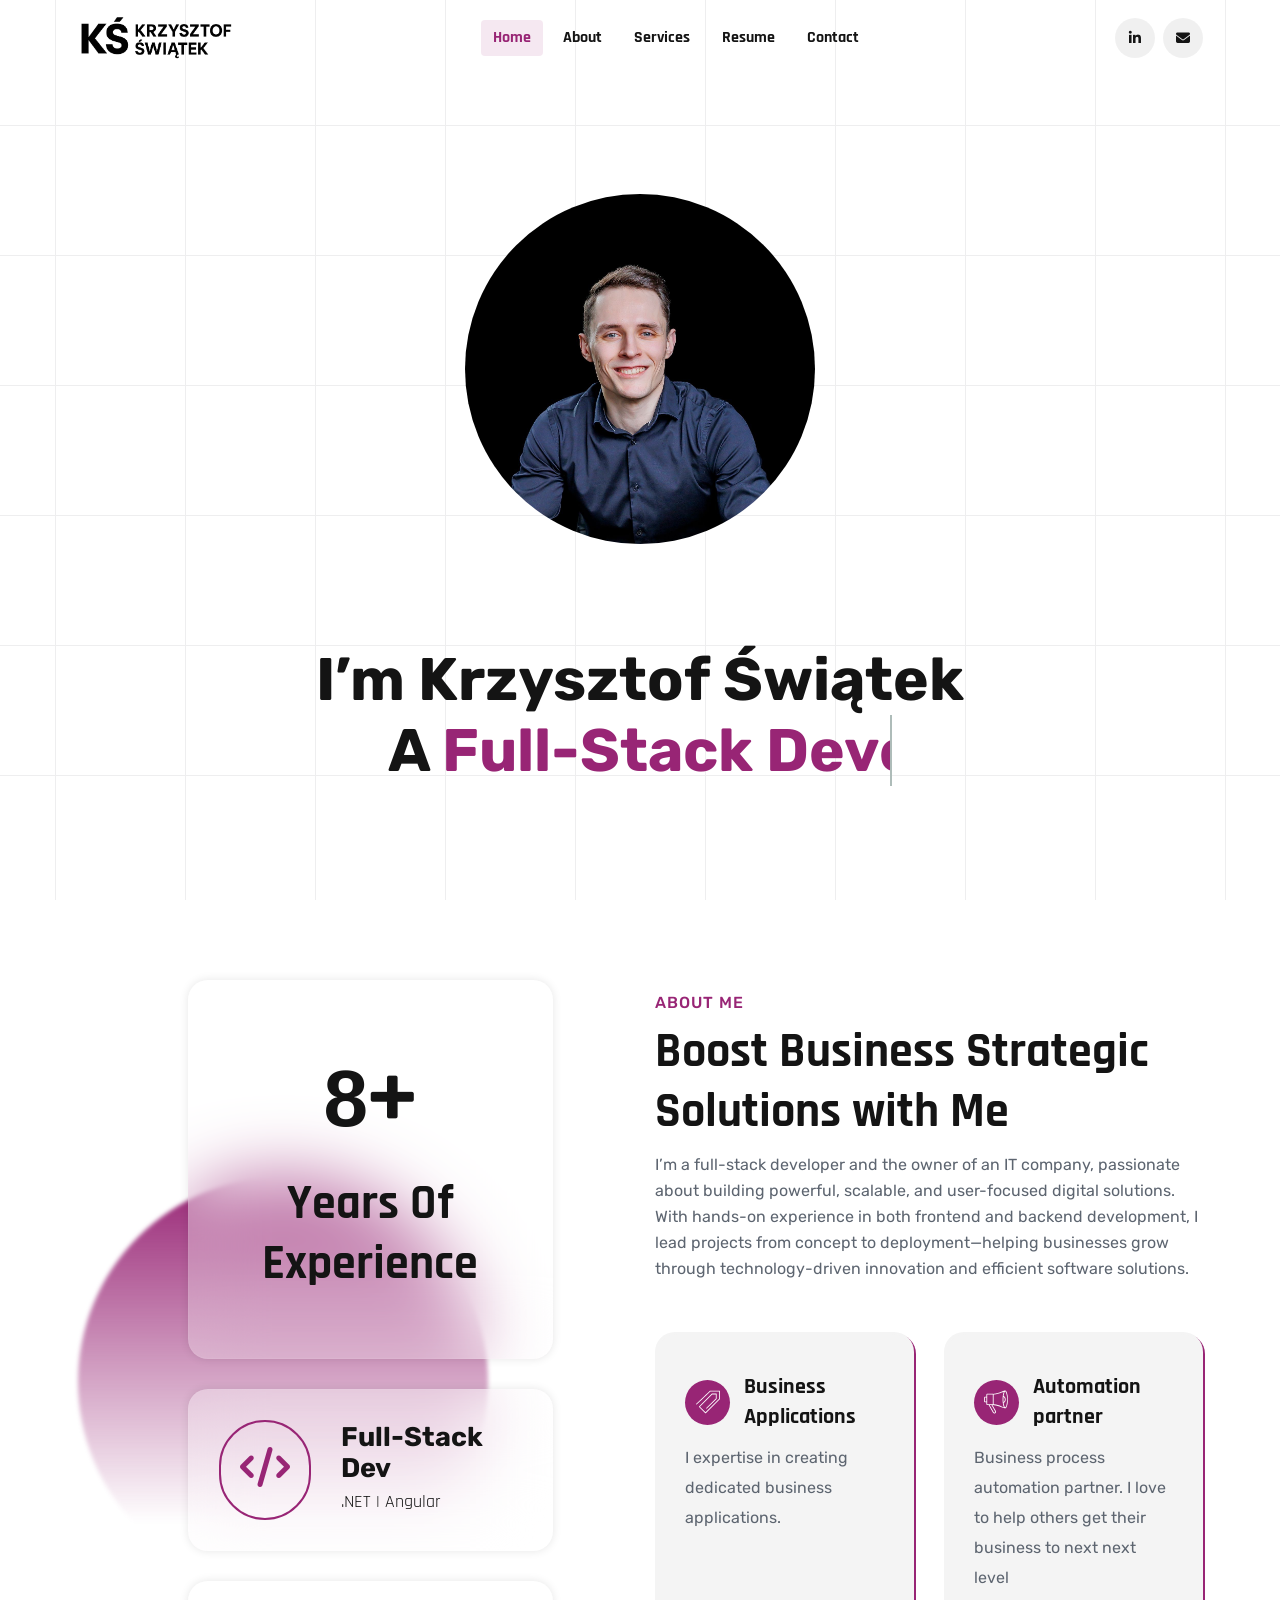
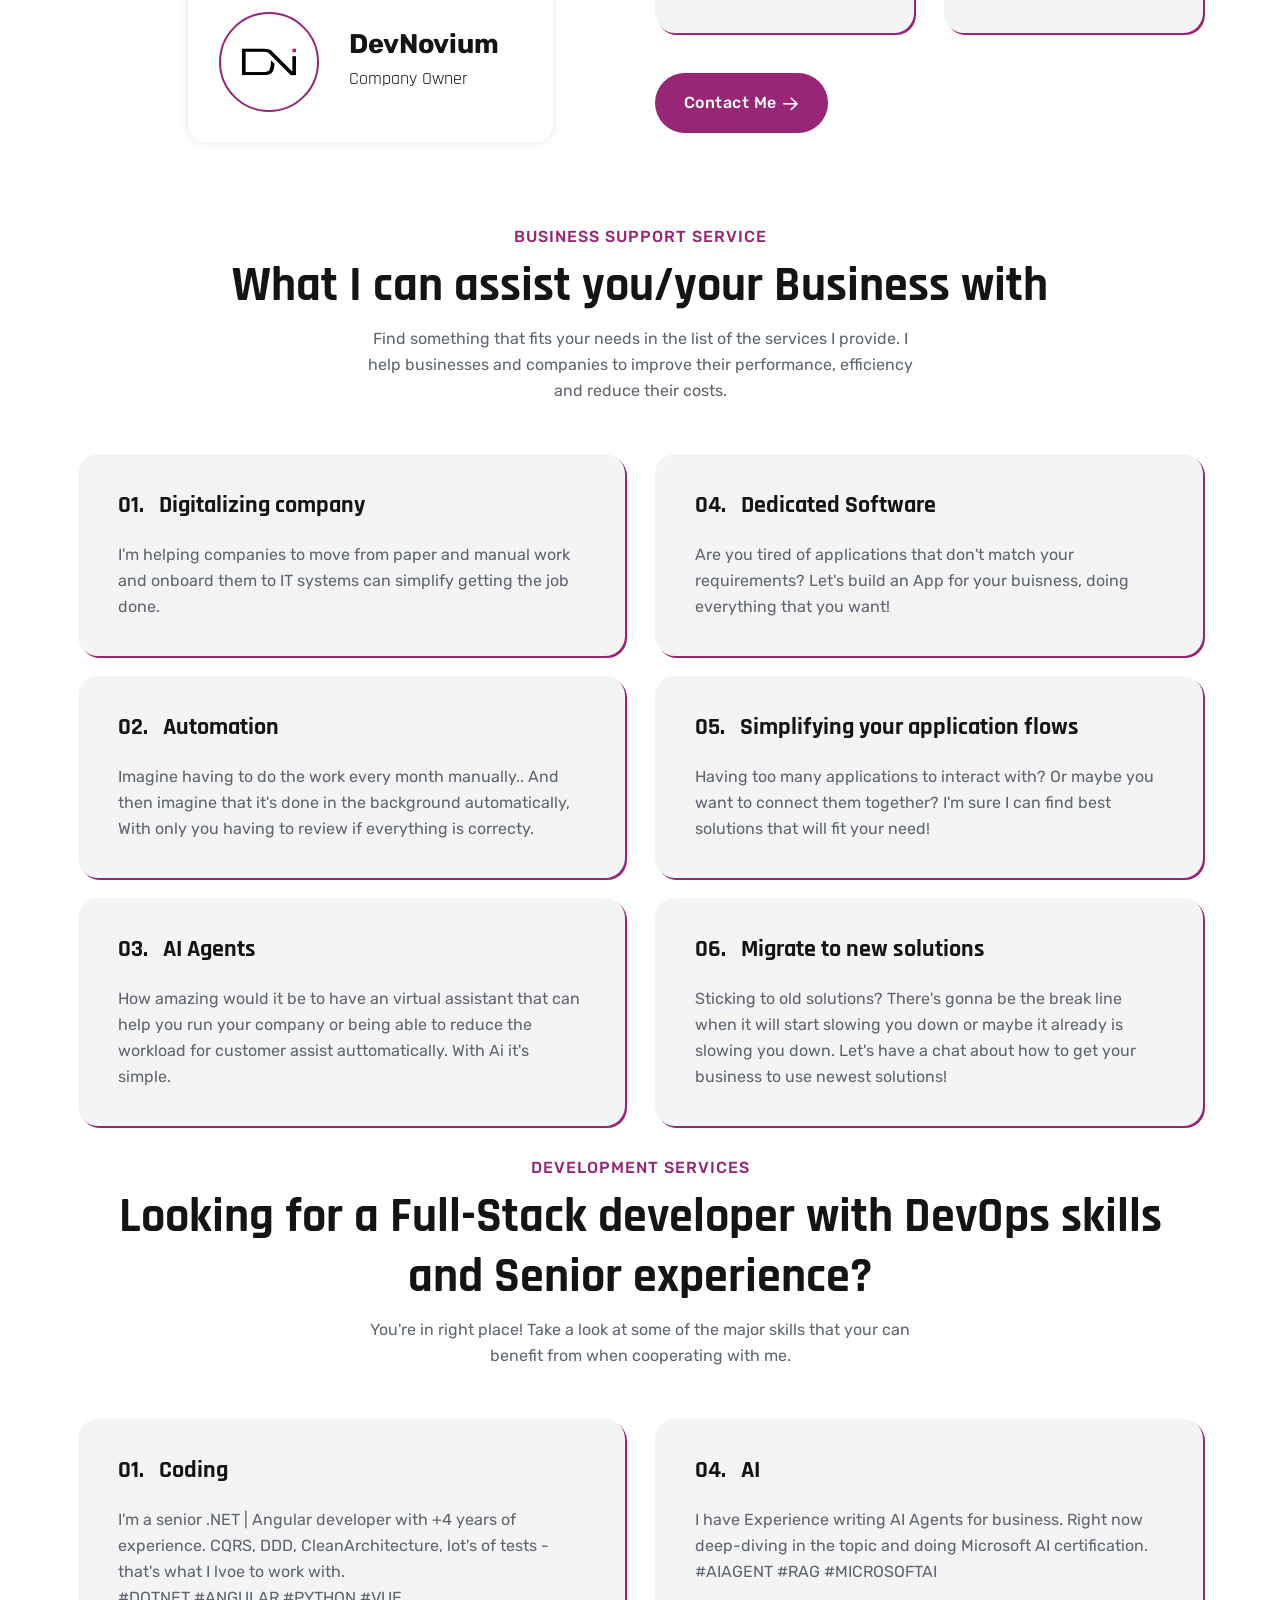
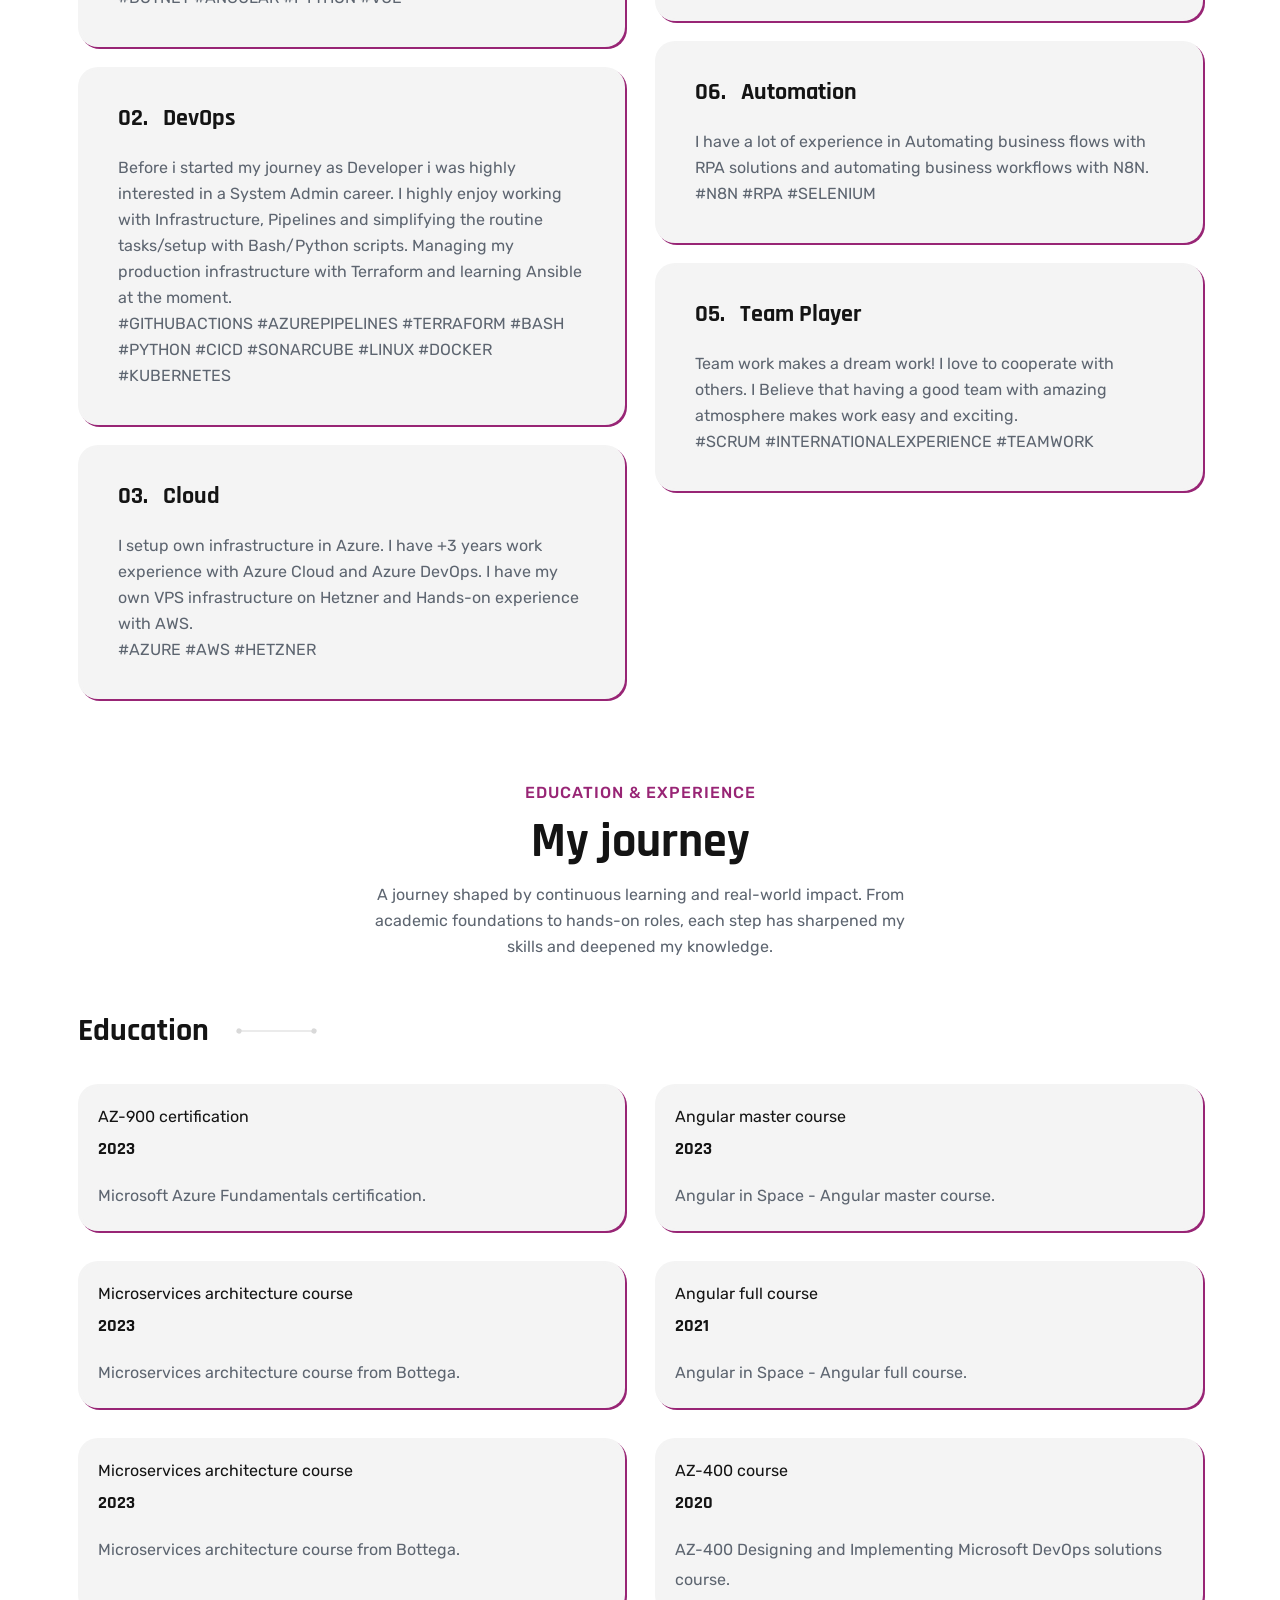
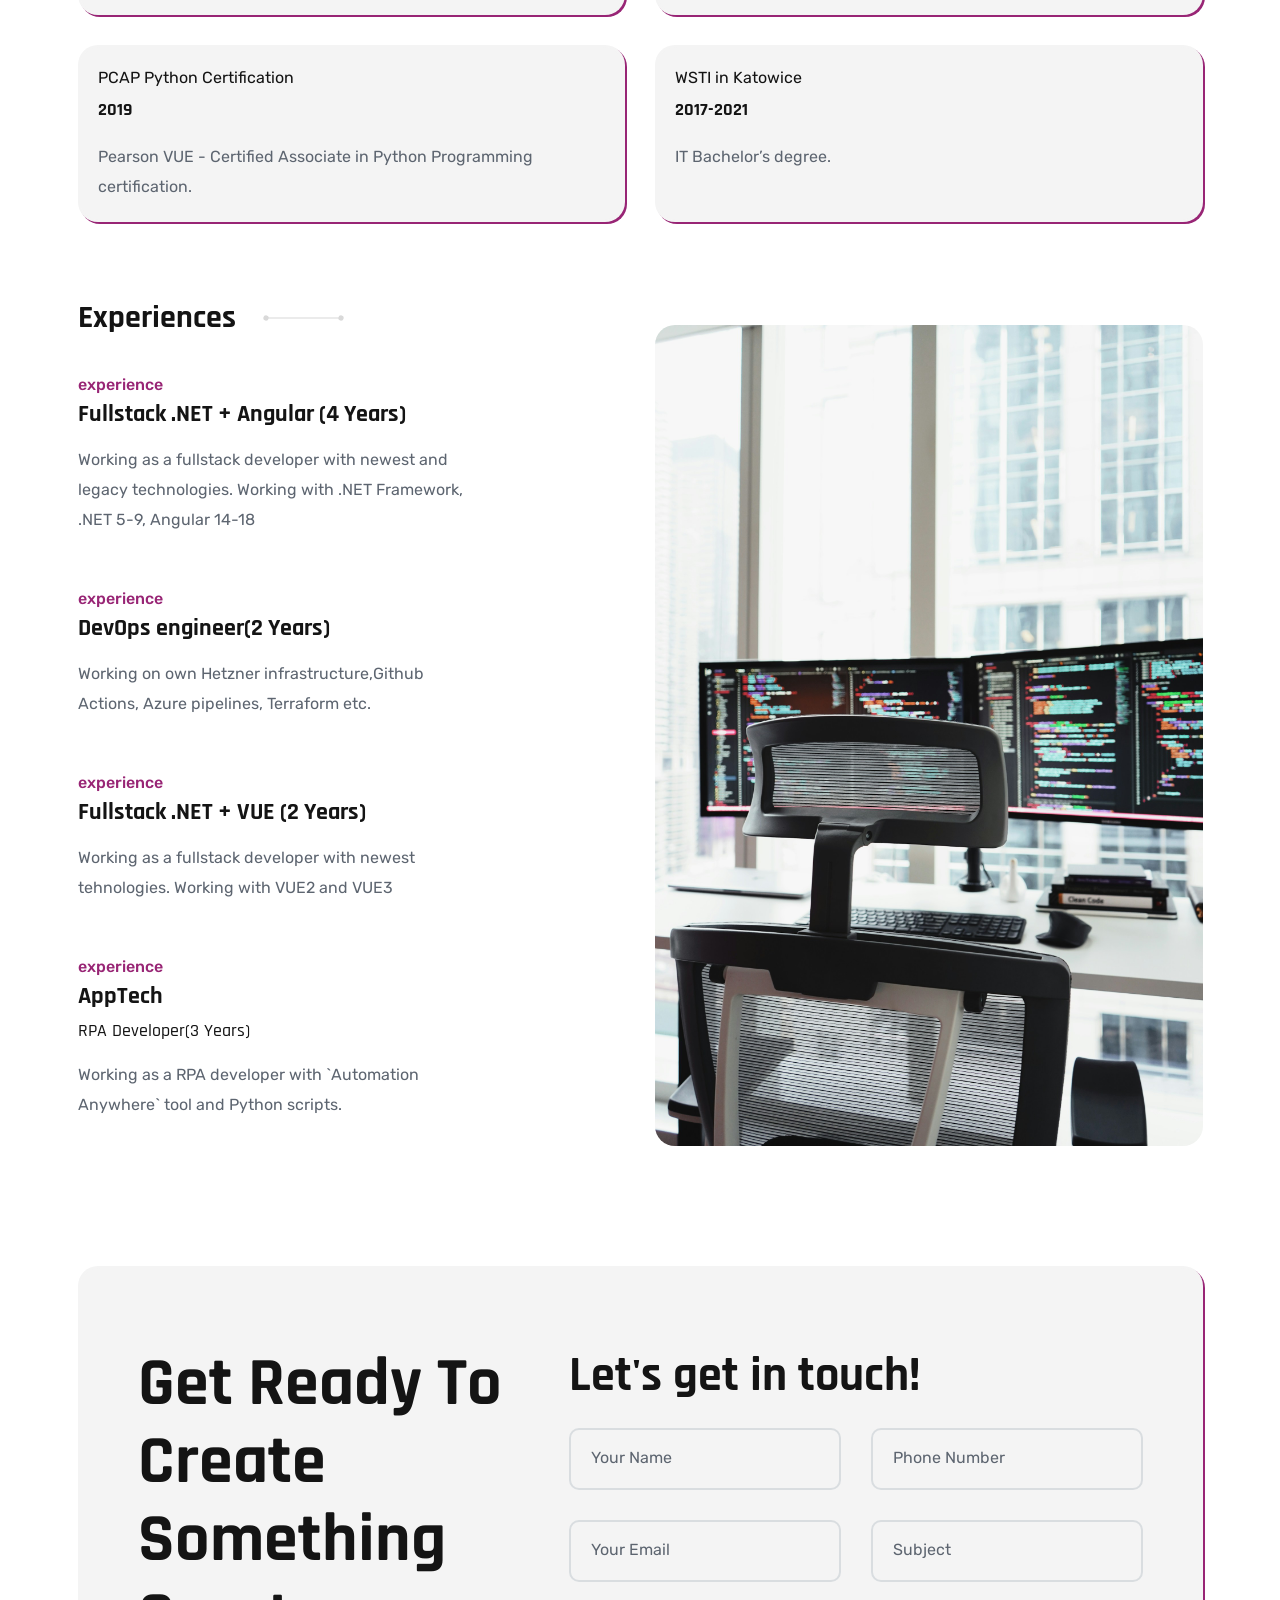
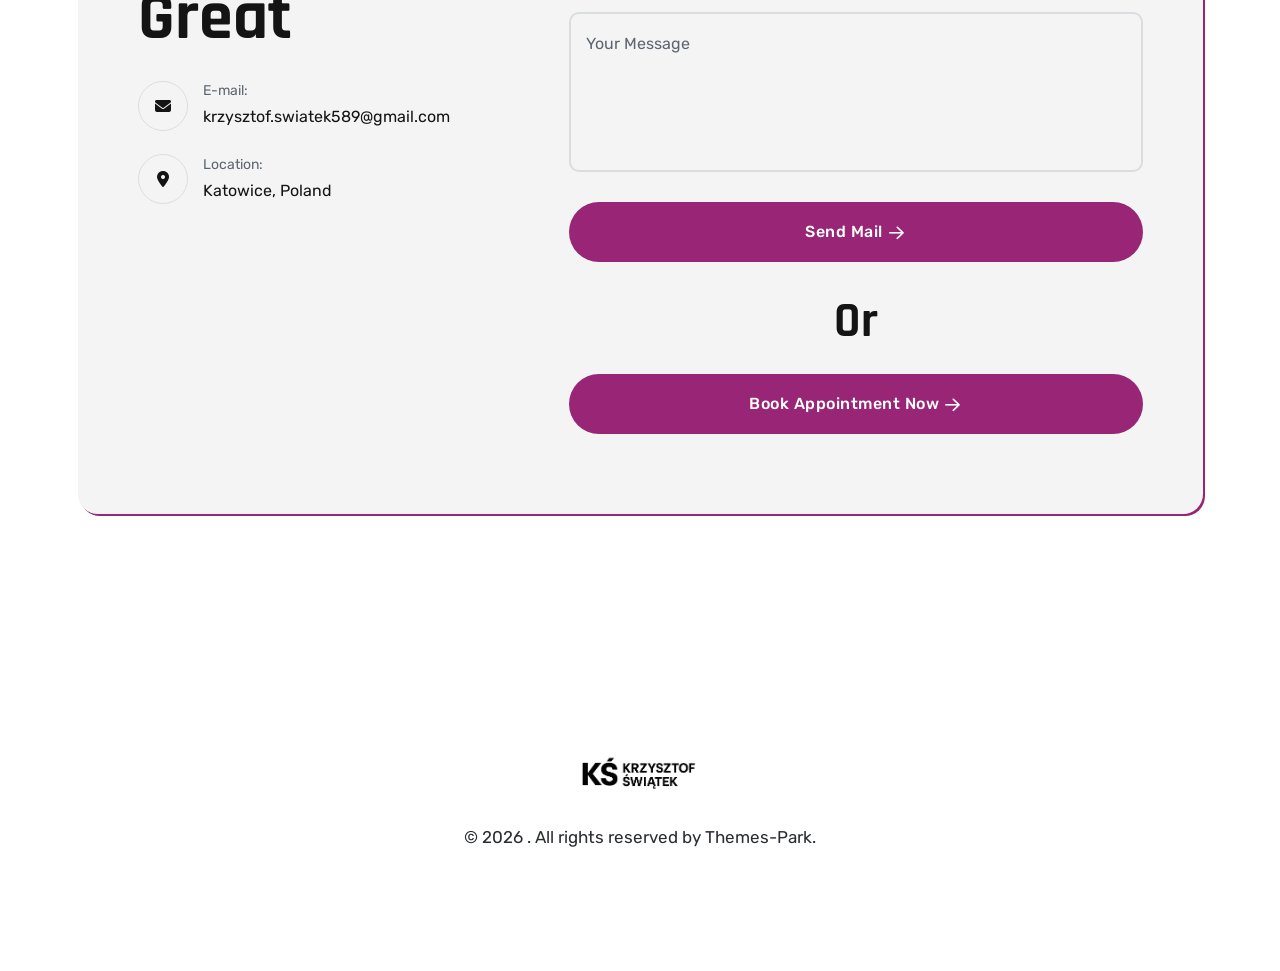
==== index.html @ 99690189 "removed unused ref" ====
<!DOCTYPE html>
<html lang="en">

<head>
    <meta charset="UTF-8">
    <meta http-equiv="X-UA-Compatible" content="IE=edge">
    <meta name="viewport" content="width=device-width, initial-scale=1.0">
    <meta name="description" content="Krzysztof Świątek Portfolio website.">
    <link rel="shortcut icon" type="image/x-icon" href="assets/images/favicon.svg">
    <title>Krzysztof Świątek - Hello!</title>
    <!-- Bootstrap min css -->
    <link rel="stylesheet" href="assets/css/vendor/fontawesome.css">
    <link rel="stylesheet" href="assets/css/plugins/swiper.css">
    <link rel="stylesheet" href="assets/css/plugins/odometer.css">
    <link rel="stylesheet" href="assets/css/vendor/animate.min.css">
    <link rel="stylesheet" href="assets/css/vendor/bootstrap.min.css">
    <!-- custom css -->
    <link rel="stylesheet" href="assets/css/style.css">
</head>

<body class="tmp-white-version spybody index-ten" data-spy="scroll" data-bs-target=".navbar-example2" data-offset="150">


    <!-- tpm-header-area start -->
    <header class="tmp-header-area-start header-one header--sticky header--transparent">
        <!-- header mid area start -->
        <div class="container">
            <div class="row">
                <div class="col-lg-12">
                    <div class="header-content">
                        <div class="logo">
                            <a href="index-white.html">
                                <img class="logo-white" width="160px" src="assets/images/krsw/logo_name.png" alt="Krzysztof Świątek">
                            </a>
                        </div>
                        <div class="tmp-mainmenu-nav d-none d-xl-block">
                            <nav class="navbar-example2 onepagenav">
                                <ul class="tmp-mainmenu nav nav-pills">
                                    <li class="current"><a class="smoth-animation" href="#home">Home</a></li>
                                    <li class="nav-item"><a class="smoth-animation" href="#about">About</a></li>
                                    <li class="nav-item"><a class="smoth-animation" href="#service">Services</a></li>
                                    <li class="nav-item"><a class="smoth-animation" href="#resume">Resume</a></li>
                                    <!-- <li class="nav-item"><a class="smoth-animation" href="#blog">Blog</a></li> -->
                                    <li class="nav-item"><a class="smoth-animation" href="#contacts">Contact</a></li>
                                </ul>
                            </nav>
                        </div>

                        <div class="tmp-header-right">
                            <div class="social-share-wrapper d-none d-md-block">
                                <div class="social-link">
                                    <a href="https://www.linkedin.com/in/krsw/" target="_blank"><i class="fa-brands fa-linkedin-in"></i></a>
                                    <a href="mailto:krzysztof.swiatek589@gmaill.com"><i class="fa fa-envelope"></i></a>
                                </div>
                            </div>

                            <div class="tmp-side-collups-area d-block d-xl-none">
                                <button class="hamberger-menu humberger_menu_active"><i id="menuBtn" class="fa-light fa-bars humberger-menu"></i></button>
                            </div>
                        </div>

                    </div>
                </div>
            </div>
        </div>
        <!-- header mid area end -->
    </header>


    <!-- Start Popup Mobile Menu  -->
    <div class="d-block d-xl-none">
        <div class="tmp-popup-mobile-menu">
            <div class="inner">
                <div class="header-top">
                    <div class="logo">
                        <a href="index.html" class="logo-area">

                            <img class="logo-white" src="assets/images/krsw/logo_name.png" alt="logo">
                        </a>
                    </div>
                    <div class="close-menu">
                        <button class="close-button tmp-round-action-btn">
                            <i class="fa-sharp fa-light fa-xmark"></i>
                        </button>
                    </div>
                </div>

                <ul class="tmp-mainmenu onepagenav-click">
                    <li><a class="smoth-animation" href="#home">Home</a></li>
                    <li><a class="smoth-animation" href="#service">Services</a></li>
                    <li><a class="smoth-animation" href="#resume">Resume</a></li>
                    <!-- <li><a class="smoth-animation" href="#blog">Blog</a></li> -->
                    <li><a class="smoth-animation" href="#contacts">Contact</a></li>
                </ul>

                <!-- social sharea area -->
                <div class="social-wrapper mt--40">
                    <span class="subtitle">Find me with</span>
                    <div class="social-link">
                        <a href="https://www.linkedin.com/in/krsw/" target="_blank"><i class="fa-brands fa-linkedin-in"></i></a>
                        <a href="mailto:krzysztof.swiatek589@gmaill.com"><i class="fa fa-envelope"></i></a>
                    </div>
                </div>
                <!-- end -->

            </div>
        </div>
    </div>
    <!-- End Popup Mobile Menu  -->

    <!-- tmp banner area start -->
    <div class="tmp-banner-one-area style-4" id="home">
        
        <div class="container">
            <div class="banner-one-main-wrapper">
                <div class="row align-items-center">
                    <div class="col-lg-12">
                        <div class="text-center d-flex flex-column align-items-center">
                            <div class="avatar">
                            </div>
                            <h1 class="title-wrapper title tmp-scroll-trigger tmp-fade-in animation-order-2">I’m
                                Krzysztof Świątek <br> A
                                <span class="header-caption">
                                    <span class="cd-headline clip is-full-width">
                                        <span class="cd-words-wrapper my-text">
                                            <b class="is-visible theme-gradient">Full-Stack Developer</b>
                                            <b class="is-hidden theme-gradient">DevOps</b>
                                            <b class="is-hidden theme-gradient">Business Owner</b>
                                            <b class="is-hidden theme-gradient">Automation Expert</b>
                                        </span>
                                </span>
                                </span>
                            </h1>
                        </div>
                    </div>
                </div>
            </div>
        </div>
        <div class="galaxy"></div>
    </div>
    <!-- tmp banner area end -->


    <!-- tmp About Me Start -->
    <section class="about-us-area tmp-section-gapTop" id="about">
        <div class="container">
            <div class="row align-items-center">
                <div class="col-lg-6">
                    <div class="about-us-left-content-wrap bg-vactor-one">
                        <div class="years-of-experience-card tmp-scroll-trigger tmp-fade-in animation-order-1">
                            <h2 class="counter card-title"><span class="odometer" data-count="08">00</span>+
                            </h2>
                            <p class="card-para">years of experience</p>
                        </div>
                        <div class="design-card tmp-scroll-trigger tmp-fade-in animation-order-2">
                            <div class="design-card-img">
                                <div class="icon"><i class="fas fa-code"></i></div>
                            </div>
                            <div class="card-info">
                                <h3 class="card-title">Full-Stack Dev</h3>
                                <p class="card-para">.NET | Angular</p>
                            </div>
                        </div>
                        <a href="https://devnovium.com">
                            <div class="design-card tmp-scroll-trigger tmp-fade-in animation-order-2">

                                <div class="design-card-img">
                                    
                                    <div class="icon"><img src="assets/images/krsw/devnovium.png" alt="devnovium"></div>
                                    <!-- <div class="icon"><i class="fa-sharp fa-thin fa-lock"></i></div> -->
                                </div>
                                <div class="card-info">
                                    <h3 class="card-title">DevNovium</h3>
                                    <p class="card-para">Company Owner</p>
                                </div>

                            </div>
                        </a>
                    </div>
                </div>
                <div class="col-lg-6">
                    <div class="about-us-right-content-wrap">
                        <div class="section-head text-align-left mb--50">
                            <div class="section-sub-title tmp-scroll-trigger tmp-fade-in animation-order-1">
                                <span class="subtitle">About Me</span>
                            </div>
                            <h2 class="title split-collab tmp-scroll-trigger tmp-fade-in animation-order-2">Boost
                                Business Strategic <br> Solutions with Me</h2>
                            <p class="description tmp-scroll-trigger tmp-fade-in animation-order-3">I’m a full-stack developer and the owner of an IT company, passionate about building powerful,  
scalable, and user-focused digital solutions. With hands-on experience in both frontend and backend  
development, I lead projects from concept to deployment—helping businesses grow through  
technology-driven innovation and efficient software solutions.</p>
                        </div>
                        <div class="about-us-section-card row g-5">

                            <div class="col-lg-6 col-md-6 col-sm-6 col-12">
                                <div class="about-us-card tmponhover tmp-scroll-trigger tmp-fade-in animation-order-4">
                                    <div class="card-head">
                                        <div class="logo-img">
                                            <img src="assets/images/about/logo-1.svg" alt="logo">
                                        </div>
                                        <h3 class="card-title">Business Applications</h3>
                                    </div>
                                    <p class="card-para">I expertise in creating dedicated business applications.
                                    </p>
                                </div>
                            </div>

                            <div class="col-lg-6 col-md-6 col-sm-6 col-12">
                                <div class="about-us-card tmponhover tmp-scroll-trigger tmp-fade-in animation-order-5">
                                    <div class="card-head">
                                        <div class="logo-img">
                                            <img src="assets/images/about/logo-2.svg" alt="logo">
                                        </div>
                                        <h3 class="card-title">Automation partner</h3>
                                    </div>
                                    <p class="card-para">Business process automation partner. I love to help others get their business to next next level
                                    </p>
                                </div>
                            </div>

                        </div>
                        <div class="about-btn mt--40 tmp-scroll-trigger tmp-fade-in animation-order-6">
                            <a class="tmp-btn hover-icon-reverse radius-round" href="#contacts">
                                <span class="icon-reverse-wrapper">
                        <span class="btn-text">Contact Me</span>
                                <span class="btn-icon"><i class="fa-sharp fa-regular fa-arrow-right"></i></span>
                                <span class="btn-icon"><i class="fa-sharp fa-regular fa-arrow-right"></i></span>
                                </span>
                            </a>
                        </div>
                    </div>
                </div>
            </div>
        </div>
    </section>
    <!-- tmp About Me end -->

    <!-- Tpm Latest Service Area Start -->
    <section class="latest-service-area tmp-section-gapTop" id="service">
        <div class="container">
            <div class="section-head mb--50">
                <div class="section-sub-title center-title tmp-scroll-trigger tmp-fade-in animation-order-1">
                    <span class="subtitle">Business Support Service</span>
                </div>
                <h2 class="title split-collab tmp-scroll-trigger tmp-fade-in animation-order-2">What I can assist you/your Business with
                    <br>
                </h2>
                <p class="description section-sm tmp-scroll-trigger tmp-fade-in animation-order-3"> Find something that fits your needs in the list of the services I provide.
                    I help businesses and companies to improve their performance, efficiency and reduce their costs.</p>
            </div>
            <div class="row">
                <div class="col-lg-6 col-sm-6">
                    <a href="service-details.html" class="service-card-v2 tmponhover tmp-scroll-trigger tmp-fade-in animation-order-1">
                        <h2 class="service-card-num"><span>01.</span>Digitalizing company</h2>
                        <p class="service-para">I'm helping companies to move from paper and manual work and onboard them to IT systems can simplify getting the job done.</p>
                    </a>
                    <a href="service-details.html" class="service-card-v2 tmponhover tmp-scroll-trigger tmp-fade-in animation-order-2">
                        <h2 class="service-card-num"><span>02.</span>Automation</h2>
                        <p class="service-para">Imagine having to do the work every month manually.. And then imagine that it's done in the background automatically,
                            With only you having to review if everything is correcty.</p>
                    </a>
                    <a href="service-details.html" class="service-card-v2 tmponhover tmp-scroll-trigger tmp-fade-in animation-order-3">
                        <h2 class="service-card-num"><span>03.</span>AI Agents</h2>
                        <p class="service-para">How amazing would it be to have an virtual assistant that can help you run your company or being able to reduce the workload for customer assist auttomatically. With Ai it's simple.</p>
                    </a>
                </div>
                <div class="col-lg-6 col-sm-6">
                    <div class="service-card-v2 tmponhover tmp-scroll-trigger tmp-fade-in animation-order-4">
                        <h2 class="service-card-num"><span>04.</span>Dedicated Software</h2>
                        <p class="service-para">Are you tired of applications that don't match your requirements? Let's build an App for your buisness, doing everything that you want!</p>
                    </div>
                    <div class="service-card-v2 tmponhover tmp-scroll-trigger tmp-fade-in animation-order-5">
                        <h2 class="service-card-num"><span>05.</span>Simplifying your application flows</h2>
                        <p class="service-para">Having too many applications to interact with? Or maybe you want to connect them together? I'm sure I can find best solutions that will fit your need!</p>
                    </div>
                    <div class="service-card-v2 tmponhover tmp-scroll-trigger tmp-fade-in animation-order-6">
                        <h2 class="service-card-num"><span>06.</span>Migrate to new solutions</h2>
                        <p class="service-para">Sticking to old solutions? There's gonna be the break line when it will start slowing you down or maybe it already is slowing you down. Let's have a chat about how to get your business to use newest solutions!</p>
                    </div>
                </div>
            </div>
        </div>
        <!-- TODO: add a business picture here -->
        <br>
        <div class="container">
            <div class="section-head mb--50">
                <div class="section-sub-title center-title tmp-scroll-trigger tmp-fade-in animation-order-1">
                    <span class="subtitle"> Development Services</span>
                </div>
                <h2 class="title split-collab tmp-scroll-trigger tmp-fade-in animation-order-2">Looking for a Full-Stack developer with DevOps skills and Senior experience? 
                    <br>
                </h2>
                <p class="description section-sm tmp-scroll-trigger tmp-fade-in animation-order-3"> 
                 You're in right place! Take a look at some of the major skills that your can benefit from when cooperating with me.</p>
            </div>
            <div class="row">
                <div class="col-lg-6 col-sm-6">
                    <a href="service-details.html" class="service-card-v2 tmponhover tmp-scroll-trigger tmp-fade-in animation-order-1">
                        <h2 class="service-card-num"><span>01.</span>Coding</h2>
                        <p class="service-para">I'm a senior .NET | Angular developer with +4 years of experience. CQRS, DDD, CleanArchitecture, lot's of tests - that's what I lvoe to work with. <br>
                        #DOTNET #ANGULAR #PYTHON #VUE</p>
                       
                    </a>
                    <a href="service-details.html" class="service-card-v2 tmponhover tmp-scroll-trigger tmp-fade-in animation-order-2">
                        <h2 class="service-card-num"><span>02.</span>DevOps</h2>
                        <p class="service-para">Before i started my journey as Developer i was highly interested in a System Admin career. I highly enjoy working with Infrastructure, Pipelines and simplifying the routine tasks/setup with Bash/Python scripts.
                            Managing my production infrastructure with Terraform and learning Ansible at the moment.
                            <br>
                            #GITHUBACTIONS #AZUREPIPELINES #TERRAFORM #BASH #PYTHON #CICD #SONARCUBE #LINUX #DOCKER #KUBERNETES
                        </p>
                    </a>
                    <a href="service-details.html" class="service-card-v2 tmponhover tmp-scroll-trigger tmp-fade-in animation-order-3">
                        <h2 class="service-card-num"><span>03.</span>Cloud</h2>
                        <p class="service-para">I setup own infrastructure in Azure. I have +3 years work experience with Azure Cloud and Azure DevOps. I have my own VPS infrastructure on Hetzner and
                            Hands-on experience with AWS.
                        <br>
                            #AZURE #AWS #HETZNER
                    </p>
                    </a>
                </div>
                <div class="col-lg-6 col-sm-6">
                    <div class="service-card-v2 tmponhover tmp-scroll-trigger tmp-fade-in animation-order-4">
                        <h2 class="service-card-num"><span>04.</span>AI</h2>
                        <p class="service-para">I have Experience writing AI Agents for business. Right now deep-diving in the topic and doing Microsoft AI certification.
                            <br>
                            #AIAGENT #RAG #MICROSOFTAI
                        </p>
                    </div>
                    <div class="service-card-v2 tmponhover tmp-scroll-trigger tmp-fade-in animation-order-6">
                        <h2 class="service-card-num"><span>06.</span>Automation</h2>
                        <p class="service-para">I have a lot of experience in Automating business flows with RPA solutions and automating business workflows with N8N.<br>
                            #N8N #RPA #SELENIUM
                    </p>
                    </div>
                                        <div class="service-card-v2 tmponhover tmp-scroll-trigger tmp-fade-in animation-order-5">
                        <h2 class="service-card-num"><span>05.</span>Team Player</h2>
                        <p class="service-para">Team work makes a dream work! I love to cooperate with others. 
                            I Believe that having a good team with amazing atmosphere makes work easy and exciting.<br>
                            #SCRUM #INTERNATIONALEXPERIENCE #TEAMWORK
                    </p>
                    </div>
                </div>
            </div>
        </div>
    </section>
    <!-- Tpm Latest Service Area End -->
    <!-- Tpm Latest Portfolio Start -->
    <!-- <section class="tmp-portfolio-area tmp-section-gapTop" id="portfolio">
        <div class="container">
            <div class="section-head mb--60">
                <div class="section-sub-title center-title tmp-scroll-trigger tmp-fade-in animation-order-1">
                    <span class="subtitle">Latest Portfolio</span>
                </div>
                <h2 class="title split-collab tmp-scroll-trigger tmp-fade-in animation-order-2"> Transforming Ideas into Exceptional </h2>
                <p class="description section-sm tmp-scroll-trigger tmp-fade-in animation-order-3">Business consulting consultants provide expert advice and guida
                    businesses to help them improve their performance, efficiency, and organizational</p>
            </div>
            <div class="latest-portfolio-tabs-area">
                <nav>
                    <ul class="nav nav-tabs tmp-scroll-trigger tmp-fade-in animation-order-4" id="nav-tab" role="tablist">
                        <li>
                            <button class="nav-link active" id="nav-all-tab" data-bs-toggle="tab" data-bs-target="#nav-all" type="button" role="tab" aria-controls="nav-all" aria-selected="true">All</button>
                        </li>
                        <li>
                            <button class="nav-link" id="nav-branding-tab" data-bs-toggle="tab" data-bs-target="#nav-branding" type="button" role="tab" aria-controls="nav-branding" aria-selected="false">Branding</button>
                        </li>
                        <li>
                            <button class="nav-link" id="nav-design-tab" data-bs-toggle="tab" data-bs-target="#nav-design" type="button" role="tab" aria-controls="nav-design" aria-selected="false">Design</button>
                        </li>
                        <li>
                            <button class="nav-link" id="nav-content-writing-tab" data-bs-toggle="tab" data-bs-target="#nav-content-writing" type="button" role="tab" aria-controls="nav-content-writing" aria-selected="false">Content writing</button>
                        </li>
                        <li>
                            <button class="nav-link" id="nav-marketing-tab" data-bs-toggle="tab" data-bs-target="#nav-marketing" type="button" role="tab" aria-controls="nav-marketing" aria-selected="false">Marketing</button>
                        </li>
                    </ul>
                </nav>
                <div class="tab-content bg-blur-style-three" id="nav-tabContent">
                    <div class="tab-pane fade show active" id="nav-all" role="tabpanel" aria-labelledby="nav-all-tab" tabindex="0">
                        <div class="row">
                            <div class="col-lg-4 col-md-6 col-sm-12">
                                <div class="tmp-portfolio tmp-scroll-trigger tmp-fade-in animation-order-1">
                                    <img src="assets/images/latest-portfolio/tab-image-1.png" alt="tab-image">
                                    <div class="portfolio-card-content-wrap">
                                        <div class="content-left">
                                            <p class="portfoli-card-para">Development</p>
                                            <h3 class="portfolio-card-title animated fadeIn"><a href="project-details-white.html">My
                                                    Portfolio of Innovation</a></h3>
                                        </div>
                                        <div class="portfolio-btn">
                                            <a href="project-details-white.html" class="tmp-arrow-icon-btn">
                                                <div class="btn-inner">
                                                    <i class="tmp-icon fa-solid fa-arrow-up-right"></i>
                                                    <i class="tmp-icon-bottom fa-solid fa-arrow-up-right"></i>
                                                </div>
                                            </a>
                                        </div>
                                    </div>
                                    <a href="project-details-white.html" class="over_link"></a>
                                </div>
                            </div>

                            <div class="col-lg-4 col-md-6 col-sm-12">
                                <div class="tmp-portfolio tmp-scroll-trigger tmp-fade-in animation-order-1">
                                    <img src="assets/images/latest-portfolio/tab-image-2.png" alt="tab-image">
                                    <div class="portfolio-card-content-wrap">
                                        <div class="content-left">
                                            <p class="portfoli-card-para">Development</p>
                                            <h3 class="portfolio-card-title animated fadeIn"><a href="project-details-white.html">A
                                                    Showcase of My Projects</a></h3>
                                        </div>
                                        <div class="portfolio-btn">
                                            <a href="project-details-white.html" class="tmp-arrow-icon-btn">
                                                <div class="btn-inner">
                                                    <i class="tmp-icon fa-solid fa-arrow-up-right"></i>
                                                    <i class="tmp-icon-bottom fa-solid fa-arrow-up-right"></i>
                                                </div>
                                            </a>
                                        </div>
                                    </div>
                                    <a href="project-details-white.html" class="over_link"></a>
                                </div>
                            </div>

                            <div class="col-lg-4 col-md-6 col-sm-12">
                                <div class="tmp-portfolio tmp-scroll-trigger tmp-fade-in animation-order-1">
                                    <img src="assets/images/latest-portfolio/tab-image-3.png" alt="tab-image">
                                    <div class="portfolio-card-content-wrap">
                                        <div class="content-left">
                                            <p class="portfoli-card-para">Development</p>
                                            <h3 class="portfolio-card-title animated fadeIn"><a href="project-details-white.html">Professional Showcase</a></h3>
                                        </div>
                                        <div class="portfolio-btn">
                                            <a href="project-details-white.html" class="tmp-arrow-icon-btn">
                                                <div class="btn-inner">
                                                    <i class="tmp-icon fa-solid fa-arrow-up-right"></i>
                                                    <i class="tmp-icon-bottom fa-solid fa-arrow-up-right"></i>
                                                </div>
                                            </a>
                                        </div>
                                    </div>
                                    <a href="project-details-white.html" class="over_link"></a>
                                </div>
                            </div>

                            <div class="col-lg-4 col-md-6 col-sm-12">
                                <div class="tmp-portfolio tmp-scroll-trigger tmp-fade-in animation-order-1">
                                    <img src="assets/images/latest-portfolio/tab-image-4.png" alt="tab-image">
                                    <div class="portfolio-card-content-wrap">
                                        <div class="content-left">
                                            <p class="portfoli-card-para">Development</p>
                                            <h3 class="portfolio-card-title animated fadeIn"><a href="project-details-white.html">My
                                                    Journey as a Creator</a></h3>
                                        </div>
                                        <div class="portfolio-btn">
                                            <a href="project-details-white.html" class="tmp-arrow-icon-btn">
                                                <div class="btn-inner">
                                                    <i class="tmp-icon fa-solid fa-arrow-up-right"></i>
                                                    <i class="tmp-icon-bottom fa-solid fa-arrow-up-right"></i>
                                                </div>
                                            </a>
                                        </div>
                                    </div>
                                    <a href="project-details-white.html" class="over_link"></a>
                                </div>
                            </div>

                            <div class="col-lg-4 col-md-6 col-sm-12">
                                <div class="tmp-portfolio tmp-scroll-trigger tmp-fade-in animation-order-1">
                                    <img src="assets/images/latest-portfolio/tab-image-5.png" alt="tab-image">
                                    <div class="portfolio-card-content-wrap">
                                        <div class="content-left">
                                            <p class="portfoli-card-para">Development</p>
                                            <h3 class="portfolio-card-title animated fadeIn"><a href="project-details-white.html">A
                                                    Journey Through My Work</a></h3>
                                        </div>
                                        <div class="portfolio-btn">
                                            <a href="project-details-white.html" class="tmp-arrow-icon-btn">
                                                <div class="btn-inner">
                                                    <i class="tmp-icon fa-solid fa-arrow-up-right"></i>
                                                    <i class="tmp-icon-bottom fa-solid fa-arrow-up-right"></i>
                                                </div>
                                            </a>
                                        </div>
                                    </div>
                                    <a href="project-details-white.html" class="over_link"></a>
                                </div>
                            </div>

                            <div class="col-lg-4 col-md-6 col-sm-12">
                                <div class="tmp-portfolio tmp-scroll-trigger tmp-fade-in animation-order-1">
                                    <img src="assets/images/latest-portfolio/tab-image-6.png" alt="tab-image">
                                    <div class="portfolio-card-content-wrap">
                                        <div class="content-left">
                                            <p class="portfoli-card-para">Development</p>
                                            <h3 class="portfolio-card-title animated fadeIn"><a href="project-details-white.html">A
                                                    Portfolio of Art & Dedication</a></h3>
                                        </div>
                                        <div class="portfolio-btn">
                                            <a href="project-details-white.html" class="tmp-arrow-icon-btn">
                                                <div class="btn-inner">
                                                    <i class="tmp-icon fa-solid fa-arrow-up-right"></i>
                                                    <i class="tmp-icon-bottom fa-solid fa-arrow-up-right"></i>
                                                </div>
                                            </a>
                                        </div>
                                    </div>
                                    <a href="project-details-white.html" class="over_link"></a>
                                </div>
                            </div>
                        </div>
                    </div>

                    <div class="tab-pane fade" id="nav-branding" role="tabpanel" aria-labelledby="nav-branding-tab" tabindex="0">
                        <div class="row">
                            <div class="col-lg-4 col-md-6 col-sm-12">
                                <div class="tmp-portfolio tmp-scroll-trigger tmp-fade-in animation-order-1">
                                    <img src="assets/images/latest-portfolio/tab-image-7.png" alt="tab-image">
                                    <div class="portfolio-card-content-wrap">
                                        <div class="content-left">
                                            <p class="portfoli-card-para">Development</p>
                                            <h3 class="portfolio-card-title animated fadeIn"><a href="project-details-white.html">A
                                                    Journey Through My Work</a></h3>
                                        </div>
                                        <div class="portfolio-btn">
                                            <a href="project-details-white.html" class="tmp-arrow-icon-btn">
                                                <div class="btn-inner">
                                                    <i class="tmp-icon fa-solid fa-arrow-up-right"></i>
                                                    <i class="tmp-icon-bottom fa-solid fa-arrow-up-right"></i>
                                                </div>
                                            </a>
                                        </div>
                                    </div>
                                    <a href="project-details-white.html" class="over_link"></a>
                                </div>
                            </div>

                            <div class="col-lg-4 col-md-6 col-sm-12">
                                <div class="tmp-portfolio tmp-scroll-trigger tmp-fade-in animation-order-1">
                                    <img src="assets/images/latest-portfolio/tab-image-6.png" alt="tab-image">
                                    <div class="portfolio-card-content-wrap">
                                        <div class="content-left">
                                            <p class="portfoli-card-para">Development</p>
                                            <h3 class="portfolio-card-title animated fadeIn"><a href="project-details-white.html">A
                                                    Showcase of My Projects</a></h3>
                                        </div>
                                        <div class="portfolio-btn">
                                            <a href="project-details-white.html" class="tmp-arrow-icon-btn">
                                                <div class="btn-inner">
                                                    <i class="tmp-icon fa-solid fa-arrow-up-right"></i>
                                                    <i class="tmp-icon-bottom fa-solid fa-arrow-up-right"></i>
                                                </div>
                                            </a>
                                        </div>
                                    </div>
                                    <a href="project-details-white.html" class="over_link"></a>
                                </div>
                            </div>

                            <div class="col-lg-4 col-md-6 col-sm-12">
                                <div class="tmp-portfolio tmp-scroll-trigger tmp-fade-in animation-order-1">
                                    <img src="assets/images/latest-portfolio/tab-image-5.png" alt="tab-image">
                                    <div class="portfolio-card-content-wrap">
                                        <div class="content-left">
                                            <p class="portfoli-card-para">Development</p>
                                            <h3 class="portfolio-card-title animated fadeIn"><a href="project-details-white.html">My
                                                    Journey as a Creator</a></h3>
                                        </div>
                                        <div class="portfolio-btn">
                                            <a href="project-details-white.html" class="tmp-arrow-icon-btn">
                                                <div class="btn-inner">
                                                    <i class="tmp-icon fa-solid fa-arrow-up-right"></i>
                                                    <i class="tmp-icon-bottom fa-solid fa-arrow-up-right"></i>
                                                </div>
                                            </a>
                                        </div>
                                    </div>
                                    <a href="project-details-white.html" class="over_link"></a>
                                </div>
                            </div>

                            <div class="col-lg-4 col-md-6 col-sm-12">
                                <div class="tmp-portfolio tmp-scroll-trigger tmp-fade-in animation-order-1">
                                    <img src="assets/images/latest-portfolio/tab-image-4.png" alt="tab-image">
                                    <div class="portfolio-card-content-wrap">
                                        <div class="content-left">
                                            <p class="portfoli-card-para">Development</p>
                                            <h3 class="portfolio-card-title animated fadeIn"><a href="project-details-white.html">My
                                                    Professional Portfolio</a></h3>
                                        </div>
                                        <div class="portfolio-btn">
                                            <a href="project-details-white.html" class="tmp-arrow-icon-btn">
                                                <div class="btn-inner">
                                                    <i class="tmp-icon fa-solid fa-arrow-up-right"></i>
                                                    <i class="tmp-icon-bottom fa-solid fa-arrow-up-right"></i>
                                                </div>
                                            </a>
                                        </div>
                                    </div>
                                    <a href="project-details-white.html" class="over_link"></a>
                                </div>
                            </div>

                            <div class="col-lg-4 col-md-6 col-sm-12">
                                <div class="tmp-portfolio tmp-scroll-trigger tmp-fade-in animation-order-1">
                                    <img src="assets/images/latest-portfolio/tab-image-3.png" alt="tab-image">
                                    <div class="portfolio-card-content-wrap">
                                        <div class="content-left">
                                            <p class="portfoli-card-para">Development</p>
                                            <h3 class="portfolio-card-title animated fadeIn"><a href="project-details-white.html">Transforming Ideas into Reality</a></h3>
                                        </div>
                                        <div class="portfolio-btn">
                                            <a href="project-details-white.html" class="tmp-arrow-icon-btn">
                                                <div class="btn-inner">
                                                    <i class="tmp-icon fa-solid fa-arrow-up-right"></i>
                                                    <i class="tmp-icon-bottom fa-solid fa-arrow-up-right"></i>
                                                </div>
                                            </a>
                                        </div>
                                    </div>
                                    <a href="project-details-white.html" class="over_link"></a>
                                </div>
                            </div>

                            <div class="col-lg-4 col-md-6 col-sm-12">
                                <div class="tmp-portfolio tmp-scroll-trigger tmp-fade-in animation-order-1">
                                    <img src="assets/images/latest-portfolio/tab-image-2.png" alt="tab-image">
                                    <div class="portfolio-card-content-wrap">
                                        <div class="content-left">
                                            <p class="portfoli-card-para">Development</p>
                                            <h3 class="portfolio-card-title animated fadeIn"><a href="project-details-white.html">Unveiling Potential</a></h3>
                                        </div>
                                        <div class="portfolio-btn">
                                            <a href="project-details-white.html" class="tmp-arrow-icon-btn">
                                                <div class="btn-inner">
                                                    <i class="tmp-icon fa-solid fa-arrow-up-right"></i>
                                                    <i class="tmp-icon-bottom fa-solid fa-arrow-up-right"></i>
                                                </div>
                                            </a>
                                        </div>
                                    </div>
                                    <a href="project-details-white.html" class="over_link"></a>
                                </div>
                            </div>
                        </div>
                    </div>

                    <div class="tab-pane fade" id="nav-design" role="tabpanel" aria-labelledby="nav-design-tab" tabindex="0">
                        <div class="row">
                            <div class="col-lg-4 col-md-6 col-sm-12">
                                <div class="tmp-portfolio tmp-scroll-trigger tmp-fade-in animation-order-1">
                                    <img src="assets/images/latest-portfolio/tab-image-1.png" alt="tab-image">
                                    <div class="portfolio-card-content-wrap">
                                        <div class="content-left">
                                            <p class="portfoli-card-para">Development</p>
                                            <h3 class="portfolio-card-title animated fadeIn"><a href="project-details-white.html">My
                                                    Portfolio of Innovation</a></h3>
                                        </div>
                                        <div class="portfolio-btn">
                                            <a href="project-details-white.html" class="tmp-arrow-icon-btn">
                                                <div class="btn-inner">
                                                    <i class="tmp-icon fa-solid fa-arrow-up-right"></i>
                                                    <i class="tmp-icon-bottom fa-solid fa-arrow-up-right"></i>
                                                </div>
                                            </a>
                                        </div>
                                    </div>
                                    <a href="project-details-white.html" class="over_link"></a>
                                </div>
                            </div>

                            <div class="col-lg-4 col-md-6 col-sm-12">
                                <div class="tmp-portfolio tmp-scroll-trigger tmp-fade-in animation-order-1">
                                    <img src="assets/images/latest-portfolio/tab-image-2.png" alt="tab-image">
                                    <div class="portfolio-card-content-wrap">
                                        <div class="content-left">
                                            <p class="portfoli-card-para">Development</p>
                                            <h3 class="portfolio-card-title animated fadeIn"><a href="project-details-white.html">A
                                                    Showcase of My Projects</a></h3>
                                        </div>
                                        <div class="portfolio-btn">
                                            <a href="project-details-white.html" class="tmp-arrow-icon-btn">
                                                <div class="btn-inner">
                                                    <i class="tmp-icon fa-solid fa-arrow-up-right"></i>
                                                    <i class="tmp-icon-bottom fa-solid fa-arrow-up-right"></i>
                                                </div>
                                            </a>
                                        </div>
                                    </div>
                                    <a href="project-details-white.html" class="over_link"></a>
                                </div>
                            </div>

                            <div class="col-lg-4 col-md-6 col-sm-12">
                                <div class="tmp-portfolio tmp-scroll-trigger tmp-fade-in animation-order-1">
                                    <img src="assets/images/latest-portfolio/tab-image-3.png" alt="tab-image">
                                    <div class="portfolio-card-content-wrap">
                                        <div class="content-left">
                                            <p class="portfoli-card-para">Development</p>
                                            <h3 class="portfolio-card-title animated fadeIn"><a href="project-details-white.html">Professional Showcase</a></h3>
                                        </div>
                                        <div class="portfolio-btn">
                                            <a href="project-details-white.html" class="tmp-arrow-icon-btn">
                                                <div class="btn-inner">
                                                    <i class="tmp-icon fa-solid fa-arrow-up-right"></i>
                                                    <i class="tmp-icon-bottom fa-solid fa-arrow-up-right"></i>
                                                </div>
                                            </a>
                                        </div>
                                    </div>
                                    <a href="project-details-white.html" class="over_link"></a>
                                </div>
                            </div>

                            <div class="col-lg-4 col-md-6 col-sm-12">
                                <div class="tmp-portfolio tmp-scroll-trigger tmp-fade-in animation-order-1">
                                    <img src="assets/images/latest-portfolio/tab-image-4.png" alt="tab-image">
                                    <div class="portfolio-card-content-wrap">
                                        <div class="content-left">
                                            <p class="portfoli-card-para">Development</p>
                                            <h3 class="portfolio-card-title animated fadeIn"><a href="project-details-white.html">My
                                                    Journey as a Creator</a></h3>
                                        </div>
                                        <div class="portfolio-btn">
                                            <a href="project-details-white.html" class="tmp-arrow-icon-btn">
                                                <div class="btn-inner">
                                                    <i class="tmp-icon fa-solid fa-arrow-up-right"></i>
                                                    <i class="tmp-icon-bottom fa-solid fa-arrow-up-right"></i>
                                                </div>
                                            </a>
                                        </div>
                                    </div>
                                    <a href="project-details-white.html" class="over_link"></a>
                                </div>
                            </div>

                            <div class="col-lg-4 col-md-6 col-sm-12">
                                <div class="tmp-portfolio tmp-scroll-trigger tmp-fade-in animation-order-1">
                                    <img src="assets/images/latest-portfolio/tab-image-5.png" alt="tab-image">
                                    <div class="portfolio-card-content-wrap">
                                        <div class="content-left">
                                            <p class="portfoli-card-para">Development</p>
                                            <h3 class="portfolio-card-title animated fadeIn"><a href="project-details-white.html">A
                                                    Journey Through My Work</a></h3>
                                        </div>
                                        <div class="portfolio-btn">
                                            <a href="project-details-white.html" class="tmp-arrow-icon-btn">
                                                <div class="btn-inner">
                                                    <i class="tmp-icon fa-solid fa-arrow-up-right"></i>
                                                    <i class="tmp-icon-bottom fa-solid fa-arrow-up-right"></i>
                                                </div>
                                            </a>
                                        </div>
                                    </div>
                                    <a href="project-details-white.html" class="over_link"></a>
                                </div>
                            </div>

                            <div class="col-lg-4 col-md-6 col-sm-12">
                                <div class="tmp-portfolio tmp-scroll-trigger tmp-fade-in animation-order-1">
                                    <img src="assets/images/latest-portfolio/tab-image-6.png" alt="tab-image">
                                    <div class="portfolio-card-content-wrap">
                                        <div class="content-left">
                                            <p class="portfoli-card-para">Development</p>
                                            <h3 class="portfolio-card-title animated fadeIn"><a href="project-details-white.html">A
                                                    Portfolio of Art & Dedication</a></h3>
                                        </div>
                                        <div class="portfolio-btn">
                                            <a href="project-details-white.html" class="tmp-arrow-icon-btn">
                                                <div class="btn-inner">
                                                    <i class="tmp-icon fa-solid fa-arrow-up-right"></i>
                                                    <i class="tmp-icon-bottom fa-solid fa-arrow-up-right"></i>
                                                </div>
                                            </a>
                                        </div>
                                    </div>
                                    <a href="project-details-white.html" class="over_link"></a>
                                </div>
                            </div>
                        </div>
                    </div>

                    <div class="tab-pane fade" id="nav-content-writing" role="tabpanel" aria-labelledby="nav-content-writing-tab" tabindex="0">
                        <div class="row">
                            <div class="col-lg-4 col-md-6 col-sm-12">
                                <div class="tmp-portfolio tmp-scroll-trigger tmp-fade-in animation-order-1">
                                    <img src="assets/images/latest-portfolio/tab-image-7.png" alt="tab-image">
                                    <div class="portfolio-card-content-wrap">
                                        <div class="content-left">
                                            <p class="portfoli-card-para">Development</p>
                                            <h3 class="portfolio-card-title animated fadeIn"><a href="project-details-white.html">A
                                                    Journey Through My Work</a></h3>
                                        </div>
                                        <div class="portfolio-btn">
                                            <a href="project-details-white.html" class="tmp-arrow-icon-btn">
                                                <div class="btn-inner">
                                                    <i class="tmp-icon fa-solid fa-arrow-up-right"></i>
                                                    <i class="tmp-icon-bottom fa-solid fa-arrow-up-right"></i>
                                                </div>
                                            </a>
                                        </div>
                                    </div>
                                    <a href="project-details-white.html" class="over_link"></a>
                                </div>
                            </div>

                            <div class="col-lg-4 col-md-6 col-sm-12">
                                <div class="tmp-portfolio tmp-scroll-trigger tmp-fade-in animation-order-1">
                                    <img src="assets/images/latest-portfolio/tab-image-6.png" alt="tab-image">
                                    <div class="portfolio-card-content-wrap">
                                        <div class="content-left">
                                            <p class="portfoli-card-para">Development</p>
                                            <h3 class="portfolio-card-title animated fadeIn"><a href="project-details-white.html">A
                                                    Showcase of My Projects</a></h3>
                                        </div>
                                        <div class="portfolio-btn">
                                            <a href="project-details-white.html" class="tmp-arrow-icon-btn">
                                                <div class="btn-inner">
                                                    <i class="tmp-icon fa-solid fa-arrow-up-right"></i>
                                                    <i class="tmp-icon-bottom fa-solid fa-arrow-up-right"></i>
                                                </div>
                                            </a>
                                        </div>
                                    </div>
                                    <a href="project-details-white.html" class="over_link"></a>
                                </div>
                            </div>

                            <div class="col-lg-4 col-md-6 col-sm-12">
                                <div class="tmp-portfolio tmp-scroll-trigger tmp-fade-in animation-order-1">
                                    <img src="assets/images/latest-portfolio/tab-image-5.png" alt="tab-image">
                                    <div class="portfolio-card-content-wrap">
                                        <div class="content-left">
                                            <p class="portfoli-card-para">Development</p>
                                            <h3 class="portfolio-card-title animated fadeIn"><a href="project-details-white.html">My
                                                    Journey as a Creator</a></h3>
                                        </div>
                                        <div class="portfolio-btn">
                                            <a href="project-details-white.html" class="tmp-arrow-icon-btn">
                                                <div class="btn-inner">
                                                    <i class="tmp-icon fa-solid fa-arrow-up-right"></i>
                                                    <i class="tmp-icon-bottom fa-solid fa-arrow-up-right"></i>
                                                </div>
                                            </a>
                                        </div>
                                    </div>
                                    <a href="project-details-white.html" class="over_link"></a>
                                </div>
                            </div>

                            <div class="col-lg-4 col-md-6 col-sm-12">
                                <div class="tmp-portfolio tmp-scroll-trigger tmp-fade-in animation-order-1">
                                    <img src="assets/images/latest-portfolio/tab-image-4.png" alt="tab-image">
                                    <div class="portfolio-card-content-wrap">
                                        <div class="content-left">
                                            <p class="portfoli-card-para">Development</p>
                                            <h3 class="portfolio-card-title animated fadeIn"><a href="project-details-white.html">My
                                                    Professional Portfolio</a></h3>
                                        </div>
                                        <div class="portfolio-btn">
                                            <a href="project-details-white.html" class="tmp-arrow-icon-btn">
                                                <div class="btn-inner">
                                                    <i class="tmp-icon fa-solid fa-arrow-up-right"></i>
                                                    <i class="tmp-icon-bottom fa-solid fa-arrow-up-right"></i>
                                                </div>
                                            </a>
                                        </div>
                                    </div>
                                    <a href="project-details-white.html" class="over_link"></a>
                                </div>
                            </div>

                            <div class="col-lg-4 col-md-6 col-sm-12">
                                <div class="tmp-portfolio tmp-scroll-trigger tmp-fade-in animation-order-1">
                                    <img src="assets/images/latest-portfolio/tab-image-3.png" alt="tab-image">
                                    <div class="portfolio-card-content-wrap">
                                        <div class="content-left">
                                            <p class="portfoli-card-para">Development</p>
                                            <h3 class="portfolio-card-title animated fadeIn"><a href="project-details-white.html">Transforming Ideas into Reality</a></h3>
                                        </div>
                                        <div class="portfolio-btn">
                                            <a href="project-details-white.html" class="tmp-arrow-icon-btn">
                                                <div class="btn-inner">
                                                    <i class="tmp-icon fa-solid fa-arrow-up-right"></i>
                                                    <i class="tmp-icon-bottom fa-solid fa-arrow-up-right"></i>
                                                </div>
                                            </a>
                                        </div>
                                    </div>
                                    <a href="project-details-white.html" class="over_link"></a>
                                </div>
                            </div>

                            <div class="col-lg-4 col-md-6 col-sm-12">
                                <div class="tmp-portfolio tmp-scroll-trigger tmp-fade-in animation-order-1">
                                    <img src="assets/images/latest-portfolio/tab-image-2.png" alt="tab-image">
                                    <div class="portfolio-card-content-wrap">
                                        <div class="content-left">
                                            <p class="portfoli-card-para">Development</p>
                                            <h3 class="portfolio-card-title animated fadeIn"><a href="project-details-white.html">Unveiling Potential</a></h3>
                                        </div>
                                        <div class="portfolio-btn">
                                            <a href="project-details-white.html" class="tmp-arrow-icon-btn">
                                                <div class="btn-inner">
                                                    <i class="tmp-icon fa-solid fa-arrow-up-right"></i>
                                                    <i class="tmp-icon-bottom fa-solid fa-arrow-up-right"></i>
                                                </div>
                                            </a>
                                        </div>
                                    </div>
                                    <a href="project-details-white.html" class="over_link"></a>
                                </div>
                            </div>
                        </div>
                    </div>

                    <div class="tab-pane fade" id="nav-marketing" role="tabpanel" aria-labelledby="nav-marketing-tab" tabindex="0">
                        <div class="row">
                            <div class="col-lg-4 col-md-6 col-sm-12">
                                <div class="tmp-portfolio tmp-scroll-trigger tmp-fade-in animation-order-1">
                                    <img src="assets/images/latest-portfolio/tab-image-7.png" alt="tab-image">
                                    <div class="portfolio-card-content-wrap">
                                        <div class="content-left">
                                            <p class="portfoli-card-para">Development</p>
                                            <h3 class="portfolio-card-title animated fadeIn"><a href="project-details-white.html">A
                                                    Journey Through My Work</a></h3>
                                        </div>
                                        <div class="portfolio-btn">
                                            <a href="project-details-white.html" class="tmp-arrow-icon-btn">
                                                <div class="btn-inner">
                                                    <i class="tmp-icon fa-solid fa-arrow-up-right"></i>
                                                    <i class="tmp-icon-bottom fa-solid fa-arrow-up-right"></i>
                                                </div>
                                            </a>
                                        </div>
                                    </div>
                                    <a href="project-details-white.html" class="over_link"></a>
                                </div>
                            </div>

                            <div class="col-lg-4 col-md-6 col-sm-12">
                                <div class="tmp-portfolio tmp-scroll-trigger tmp-fade-in animation-order-1">
                                    <img src="assets/images/latest-portfolio/tab-image-6.png" alt="tab-image">
                                    <div class="portfolio-card-content-wrap">
                                        <div class="content-left">
                                            <p class="portfoli-card-para">Development</p>
                                            <h3 class="portfolio-card-title animated fadeIn"><a href="project-details-white.html">A
                                                    Showcase of My Projects</a></h3>
                                        </div>
                                        <div class="portfolio-btn">
                                            <a href="project-details-white.html" class="tmp-arrow-icon-btn">
                                                <div class="btn-inner">
                                                    <i class="tmp-icon fa-solid fa-arrow-up-right"></i>
                                                    <i class="tmp-icon-bottom fa-solid fa-arrow-up-right"></i>
                                                </div>
                                            </a>
                                        </div>
                                    </div>
                                    <a href="project-details-white.html" class="over_link"></a>
                                </div>
                            </div>

                            <div class="col-lg-4 col-md-6 col-sm-12">
                                <div class="tmp-portfolio tmp-scroll-trigger tmp-fade-in animation-order-1">
                                    <img src="assets/images/latest-portfolio/tab-image-5.png" alt="tab-image">
                                    <div class="portfolio-card-content-wrap">
                                        <div class="content-left">
                                            <p class="portfoli-card-para">Development</p>
                                            <h3 class="portfolio-card-title animated fadeIn"><a href="project-details-white.html">My
                                                    Journey as a Creator</a></h3>
                                        </div>
                                        <div class="portfolio-btn">
                                            <a href="project-details-white.html" class="tmp-arrow-icon-btn">
                                                <div class="btn-inner">
                                                    <i class="tmp-icon fa-solid fa-arrow-up-right"></i>
                                                    <i class="tmp-icon-bottom fa-solid fa-arrow-up-right"></i>
                                                </div>
                                            </a>
                                        </div>
                                    </div>
                                    <a href="project-details-white.html" class="over_link"></a>
                                </div>
                            </div>

                            <div class="col-lg-4 col-md-6 col-sm-12">
                                <div class="tmp-portfolio tmp-scroll-trigger tmp-fade-in animation-order-1">
                                    <img src="assets/images/latest-portfolio/tab-image-4.png" alt="tab-image">
                                    <div class="portfolio-card-content-wrap">
                                        <div class="content-left">
                                            <p class="portfoli-card-para">Development</p>
                                            <h3 class="portfolio-card-title animated fadeIn"><a href="project-details-white.html">My
                                                    Professional Portfolio</a></h3>
                                        </div>
                                        <div class="portfolio-btn">
                                            <a href="project-details-white.html" class="tmp-arrow-icon-btn">
                                                <div class="btn-inner">
                                                    <i class="tmp-icon fa-solid fa-arrow-up-right"></i>
                                                    <i class="tmp-icon-bottom fa-solid fa-arrow-up-right"></i>
                                                </div>
                                            </a>
                                        </div>
                                    </div>
                                    <a href="project-details-white.html" class="over_link"></a>
                                </div>
                            </div>

                            <div class="col-lg-4 col-md-6 col-sm-12">
                                <div class="tmp-portfolio tmp-scroll-trigger tmp-fade-in animation-order-1">
                                    <img src="assets/images/latest-portfolio/tab-image-3.png" alt="tab-image">
                                    <div class="portfolio-card-content-wrap">
                                        <div class="content-left">
                                            <p class="portfoli-card-para">Development</p>
                                            <h3 class="portfolio-card-title animated fadeIn"><a href="project-details-white.html">Transforming Ideas into Reality</a></h3>
                                        </div>
                                        <div class="portfolio-btn">
                                            <a href="project-details-white.html" class="tmp-arrow-icon-btn">
                                                <div class="btn-inner">
                                                    <i class="tmp-icon fa-solid fa-arrow-up-right"></i>
                                                    <i class="tmp-icon-bottom fa-solid fa-arrow-up-right"></i>
                                                </div>
                                            </a>
                                        </div>
                                    </div>
                                    <a href="project-details-white.html" class="over_link"></a>
                                </div>
                            </div>

                            <div class="col-lg-4 col-md-6 col-sm-12">
                                <div class="tmp-portfolio tmp-scroll-trigger tmp-fade-in animation-order-1">
                                    <img src="assets/images/latest-portfolio/tab-image-2.png" alt="tab-image">
                                    <div class="portfolio-card-content-wrap">
                                        <div class="content-left">
                                            <p class="portfoli-card-para">Development</p>
                                            <h3 class="portfolio-card-title animated fadeIn"><a href="project-details-white.html">Unveiling Potential</a></h3>
                                        </div>
                                        <div class="portfolio-btn">
                                            <a href="project-details-white.html" class="tmp-arrow-icon-btn">
                                                <div class="btn-inner">
                                                    <i class="tmp-icon fa-solid fa-arrow-up-right"></i>
                                                    <i class="tmp-icon-bottom fa-solid fa-arrow-up-right"></i>
                                                </div>
                                            </a>
                                        </div>
                                    </div>
                                    <a href="project-details-white.html" class="over_link"></a>
                                </div>
                            </div>
                        </div>
                    </div>
                </div>
            </div>
        </div>
    </section> -->
    <!-- Tpm Latest Portfolio End -->

    <!-- Tpm Education Experience Area Start -->
    <section class="education-experience tmp-section-gapTop" id="resume">
        <div class="container">
            <div class="section-head mb--50">
                <div class="section-sub-title center-title tmp-scroll-trigger tmp-fade-in animation-order-1">
                    <span class="subtitle">Education & Experience</span>
                </div>
                <h2 class="title split-collab tmp-scroll-trigger tmp-fade-in animation-order-2">My journey
                </h2>
                <p class="description section-sm tmp-scroll-trigger tmp-fade-in animation-order-3">A journey shaped by continuous learning and real-world impact. From academic foundations to hands-on roles, each step has sharpened my skills and deepened my knowledge.</p>
            </div>
            <h2 class="custom-title mb-32 tmp-scroll-trigger tmp-fade-in animation-order-1">Education <span><img
                        src="assets/images/custom-line/custom-line.png" alt="custom-line"></span>
            </h2>
            <div class="row g-5">
                <div class="col-lg-6 col-sm-6">
                    <div class="education-experience-card tmponhover tmp-scroll-trigger tmp-fade-in animation-order-1">
                        <h4 class="edu-sub-title">AZ-900 certification</h4>
                        <h2 class="edu-title">2023</h2>
                        <p class="edu-para">Microsoft Azure Fundamentals certification.</p>
                    </div>
                </div>
                <div class="col-lg-6 col-sm-6">
                    <div class="education-experience-card tmponhover tmp-scroll-trigger tmp-fade-in animation-order-2">
                        <h4 class="edu-sub-title">Angular master course</h4>
                        <h2 class="edu-title">2023</h2>
                        <p class="edu-para">Angular in Space - Angular master course.</p>
                    </div>
                </div>
                <div class="col-lg-6 col-sm-6">
                    <div class="education-experience-card tmponhover tmp-scroll-trigger tmp-fade-in animation-order-3">
                        <h4 class="edu-sub-title">Microservices architecture course</h4>
                        <h2 class="edu-title">2023</h2>
                        <p class="edu-para">Microservices architecture course from Bottega.</p>
                    </div>
                </div>
                <div class="col-lg-6 col-sm-6">
                    <div class="education-experience-card tmponhover tmp-scroll-trigger tmp-fade-in animation-order-4">
                        <h4 class="edu-sub-title">Angular full course</h4>
                        <h2 class="edu-title">2021</h2>
                        <p class="edu-para">Angular in Space - Angular full course.</p>
                    </div>
                </div>
                <div class="col-lg-6 col-sm-6">
                    <div class="education-experience-card tmponhover tmp-scroll-trigger tmp-fade-in animation-order-5">
                        <h4 class="edu-sub-title">Microservices architecture course</h4>
                        <h2 class="edu-title">2023</h2>
                        <p class="edu-para">Microservices architecture course from Bottega.</p>
                    </div>
                </div>
                <div class="col-lg-6 col-sm-6">
                    <div class="education-experience-card tmponhover tmp-scroll-trigger tmp-fade-in animation-order-6">
                        <h4 class="edu-sub-title">AZ-400 course</h4>
                        <h2 class="edu-title">2020</h2>
                        <p class="edu-para">AZ-400 Designing and Implementing Microsoft DevOps solutions course.</p>
                    </div>
                </div>
                <div class="col-lg-6 col-sm-6">
                    <div class="education-experience-card tmponhover tmp-scroll-trigger tmp-fade-in animation-order-6">
                        <h4 class="edu-sub-title">PCAP Python Certification</h4>
                        <h2 class="edu-title">2019</h2>
                        <p class="edu-para">Pearson VUE - Certified Associate in Python Programming certification.</p>
                    </div>
                </div>
                <div class="col-lg-6 col-sm-6">
                    <div class="education-experience-card tmponhover tmp-scroll-trigger tmp-fade-in animation-order-7">
                        <h4 class="edu-sub-title">WSTI in Katowice</h4>
                        <h2 class="edu-title">2017-2021</h2>
                        <p class="edu-para">IT Bachelor’s degree.</p>
                    </div>
                </div>
            </div>
            <div class="experiences-wrapper">
                <div class="row">
                    <div class="col-lg-6">
                        <div class="experiences-wrap-left-content">
                            <h2 class="custom-title mb-32 tmp-scroll-trigger tmp-fade-in animation-order-1">Experiences <span><img
                            src="assets/images/custom-line/custom-line.png" alt="custom-line"></span></h2>

                            <div class="experience-content tmp-scroll-trigger tmp-fade-in animation-order-1">
                                <p class="ex-subtitle">experience</p>
                                <h2 class="ex-name">Fullstack .NET + Angular (4 Years)</h2>
                                <p class="ex-para">Working as a fullstack developer with newest and legacy technologies. Working with .NET Framework, .NET 5-9, Angular 14-18</p>
                            </div>
                            <div class="experience-content tmp-scroll-trigger tmp-fade-in animation-order-2">
                                <p class="ex-subtitle">experience</p>
                                <h2 class="ex-name">DevOps engineer(2 Years)</h2>
                                <p class="ex-para">Working on own Hetzner infrastructure,Github Actions, Azure pipelines, Terraform etc.</p>
                            </div>
                            <div class="experience-content tmp-scroll-trigger tmp-fade-in animation-order-3">
                                <p class="ex-subtitle">experience</p>
                                <h2 class="ex-name">Fullstack .NET + VUE (2 Years)</h2>
                                <p class="ex-para">Working as a fullstack developer with newest tehnologies. Working with VUE2 and VUE3</p>
                            </div>
                            <div class="experience-content tmp-scroll-trigger tmp-fade-in animation-order-4">
                                <p class="ex-subtitle">experience</p>
                                <h2 class="ex-name">AppTech</h2>
                                <h3 class="ex-title">RPA Developer(3 Years)</h3>
                                <p class="ex-para">Working as a RPA developer with `Automation Anywhere` tool and Python scripts.</p>
                            </div>
                        </div>
                    </div>
                    
                    <div class="col-lg-6">
                        <br>
                                                <div class="experiences-wrap-right-content">
                            <img class="tmp-scroll-trigger tmp-zoom-in animation-order-1" src="assets/images/krsw/fullstack.jpg" alt="expert-img">
                        </div>
                    </div>
                </div>
            </div>
        </div>
    </section>
    <!-- Tpm Education Experience Area End -->

    <!-- Tpm Blog and news Area Start -->
    <!-- <section class="blog-and-news-are tmp-section-gap" id="blog">
        <div class="container">
            <div class="section-head mb--60">
                <div class="section-sub-title center-title tmp-scroll-trigger tmp-fade-in animation-order-1">
                    <span class="subtitle">Blog and news</span>
                </div>
                <h2 class="title split-collab tmp-scroll-trigger tmp-fade-in animation-order-2">Elevating Personal
                    Branding the <br> through Powerful Portfolios</h2>
            </div>
            <div class="row">
                <div class="col-lg-4 col-md-6 col-sm-6">
                    <div class="blog-card tmp-hover-link image-box-hover tmp-scroll-trigger tmp-fade-in animation-order-1">
                        <div class="img-box">
                            <a href="blog-details-white.html">
                                <img class="w-100" src="assets/images/blog/blog-img-1.jpg" alt="Blog Thumbnail">
                            </a>
                            <ul class="blog-tags">
                                <li><span class="tag-icon"><i class="fa-regular fa-user"></i></span>Krzysztof</li>
                                <li><span class="tag-icon"><i class="fa-solid fa-calendar-days"></i></span>July 18 2025</li>
                            </ul>
                        </div>
                        <div class="blog-content-wrap">
                            <h3 class="blog-title"><a class="link" href="blog-details-white.html">Inspiring the World, One
                                    Project at a
                                    Time for the
                                    man</a></h3>
                            <div class="more-btn tmp-link-animation">
                                <a href="blog-details-white.html" class="read-more-btn">Read More <span class="read-more-icon"><i
                            class="fa-solid fa-angle-right"></i></span></a>
                            </div>
                        </div>
                    </div>
                </div>
                <div class="col-lg-4 col-md-6 col-sm-6">
                    <div class="blog-card tmp-hover-link image-box-hover tmp-scroll-trigger tmp-fade-in animation-order-2">
                        <div class="img-box">
                            <a href="blog-details-white.html">
                                <img class="w-100" src="assets/images/blog/blog-img-2.jpg" alt="Blog Thumbnail">
                            </a>
                            <ul class="blog-tags">
                                <li><span class="tag-icon"><i class="fa-regular fa-user"></i></span>Krzysztof</li>
                                <li><span class="tag-icon"><i class="fa-solid fa-calendar-days"></i></span>April 10 2025</li>
                            </ul>
                        </div>
                        <div class="blog-content-wrap">
                            <h3 class="blog-title"><a class="link" href="blog-details-white.html">Let’s bring your ideas to life! Contact me, and let’s</a></h3>
                            <div class="more-btn tmp-link-animation">
                                <a href="blog-details-white.html" class="read-more-btn">Read More <span class="read-more-icon"><i
                            class="fa-solid fa-angle-right"></i></span></a>
                            </div>
                        </div>
                    </div>
                </div>
                <div class="col-lg-4 col-md-6 col-sm-6">
                    <div class="blog-card tmp-hover-link image-box-hover tmp-scroll-trigger tmp-fade-in animation-order-3">
                        <div class="img-box">
                            <a href="blog-details-white.html">
                                <img class="w-100" src="assets/images/blog/blog-img-3.jpg" alt="Blog Thumbnail">
                            </a>
                            <ul class="blog-tags">
                                <li><span class="tag-icon"><i class="fa-regular fa-user"></i></span>Krzysztof</li>
                                <li><span class="tag-icon"><i class="fa-solid fa-calendar-days"></i></span>November 6 2024</li>
                            </ul>
                        </div>
                        <div class="blog-content-wrap">
                            <h3 class="blog-title"><a class="link" href="blog-details-white.html">Each one showcases my approach and dedication man</a></h3>
                            <div class="more-btn tmp-link-animation">
                                <a href="blog-details-white.html" class="read-more-btn">Read More <span class="read-more-icon"><i
                            class="fa-solid fa-angle-right"></i></span></a>
                            </div>
                        </div>
                    </div>
                </div>
            </div>
        </div>
    </section> -->
    <!-- Tpm Blog and news Area End -->


    <!-- Tpm Get In touch start -->
    <section class="get-in-touch-area tmp-section-gap" id="contacts">
        <div class="container">
            <div class="get-in-touch-wrapper tmponhover">
                <div class="row g-5 align-items-center">
                    <div class="col-lg-5 mb-auto">
                        <div class="contact-inner">
                            <div class="section-head section-head-one-side text-align-left tmp-scroll-trigger tmp-fade-in animation-order-1">
                                <span class="title-left">Get Ready To Create Something Great</span>
                            </div>
                            <ul class="ft-link v2">
                                <li class="tmp-scroll-trigger tmp-fade-in animation-order-1 tmp-link-animation">
                                    <span class="ft-icon"><i class="fa-solid fa-envelope"></i></span>
                                    <div class="ft-link-wrap">
                                        <h4 class="link-title">E-mail:</h4>
                                        <a href="mailto:krzysztof.swiatek589@gmail.com">krzysztof.swiatek589@gmail.com</a>
                                    </div>
                                </li>
                                <li class="tmp-scroll-trigger tmp-fade-in animation-order-2">
                                    <span class="ft-icon"><i class="fa-solid fa-location-dot"></i></span>
                                    <div class="ft-link-wrap">
                                        <h4 class="link-title">Location:</h4>
                                        <div>Katowice, Poland</div>
                                    </div>
                                </li>
                            </ul>
                        </div>
                    </div>
                    <div class="col-lg-7">
                        <div class="contact-inner">
                            <div class="section-head section-head-one-side text-align-left tmp-scroll-trigger tmp-fade-in animation-order-1">
                                <span class="title">Let's get in touch!</span>
                            </div>
                            <div class="contact-form">
                                <div id="form-messages" class="error"></div>
                                <form class="tmp-dynamic-form" id="contact-form" action="https://formspree.io/f/mjkoygny" method="POST">
                                    <div class="contact-form-wrapper row">
                                        <div class="col-lg-6">
                                            <div class="form-group">
                                                <input class="input-field" name="name" id="contact-name" placeholder="Your Name" type="text" required>
                                            </div>
                                        </div>

                                        <div class="col-lg-6">
                                            <div class="form-group">
                                                <input class="input-field" name="phone" id="contact-phone" placeholder="Phone Number" type="number" required>
                                            </div>
                                        </div>

                                        <div class="col-lg-6">
                                            <div class="form-group">
                                                <input class="input-field" id="contact-email" name="email" placeholder="Your Email" type="email" required>
                                            </div>
                                        </div>

                                        <div class="col-lg-6">
                                            <div class="form-group">
                                                <input class="input-field" type="text" id="subject" name="subject" placeholder="Subject">
                                            </div>
                                        </div>

                                        <div class="col-lg-12">
                                            <div class="form-group">
                                                <textarea class="input-field" placeholder="Your Message" name="message" id="contact-message" required></textarea>
                                            </div>
                                        </div>

                                        <div class="col-lg-12">
                                            <div class="tmp-button-here">
                                                <button class="tmp-btn hover-icon-reverse radius-round w-100" name="submit" type="submit" id="submit">
                                                    <span class="icon-reverse-wrapper">
                                                        <span class="btn-text">Send mail</span>
                                                        <span class="btn-icon"><i class="fa-sharp fa-regular fa-arrow-right"></i></span>
                                                        <span class="btn-icon"><i class="fa-sharp fa-regular fa-arrow-right"></i></span>
                                                    </span>
                                                </button>
                                                <div class="mt-5 section-head section-head-one-side text-align-middle tmp-scroll-trigger tmp-fade-in animation-order-1">
                                                    <span class="title">Or</span>
                                                </div>
                                                <div class="tmp-btn hover-icon-reverse radius-round w-100">
                                                    <a style="color: white;" href="https://calendar.google.com/calendar/u/0/appointments/schedules/AcZssZ3QUJR8HN-11SXWID6uWmQ3wP5TDu5ZgBC7BzknfUeq7n3ZNZaqQUL2hSd8gIBCAGNAsLJrH44B" target="_blank">
                                                        <span class="icon-reverse-wrapper">
                                                            <span class="btn-text">Book Appointment Now</span>
                                                            <span class="btn-icon"><i class="fa-sharp fa-regular fa-arrow-right"></i></span>
                                                            <span class="btn-icon"><i class="fa-sharp fa-regular fa-arrow-right"></i></span>
                                                        </span>
                                                    </a>
                                                </div>
                                            </div>
                                        </div>
                                    </div>
                                </form>

                            </div>

                        </div>
                    </div>
                </div>
            </div>
        </div>
    </section>
    <!-- Tpm Get In touch End -->

    <!-- Start Footer Area  -->
    <div class="tmp-footer-area footer-style-4 tmp-section-gap">
        <div class="container">
            <div class="row">
                <div class="col-lg-12">
                    <div class="footer-area text-center">
                        <div class="logo">
                            <a href="index.html">
                                <img src="assets/images/krsw/logo_name.png" alt="Krzysztof Świątek">
                            </a>
                        </div>
                        <p class="description mt--30">©
                            <script>
                                document.write(new Date().getFullYear())
                            </script>
                            . All rights reserved by Themes-Park.</a>
                        </p>
                    </div>
                </div>
            </div>
        </div>
    </div>
    <!-- End Footer Area  -->


    <script src="assets/js/vendor/jquery.js"></script>
    <script src="assets/js/vendor/jquery-ui.min.js"></script>
    <script src="assets/js/vendor/waypoints.min.js"></script>

    <script src="assets/js/plugins/odometer.js"></script>
    <script src="assets/js/vendor/appear.js"></script>


    <script src="assets/js/vendor/jquery-one-page-nav.js"></script>
    <script src="assets/js/plugins/swiper.js"></script>

    <script src="assets/js/plugins/gsap.js"></script>
    <script src="assets/js/plugins/splittext.js"></script>
    <script src="assets/js/plugins/scrolltigger.js"></script>
    <script src="assets/js/plugins/scrolltoplugins.js"></script>
    <script src="assets/js/plugins/smoothscroll.js"></script>
    <!-- bootstrap Js-->
    <script src="assets/js/vendor/bootstrap.min.js"></script>
    <script src="assets/js/vendor/waw.js"></script>
    <script src="assets/js/plugins/isotop.js"></script>
    <script src="assets/js/plugins/animation.js"></script>
    <script src="assets/js/vendor/backtop.js"></script>
    <script src="assets/js/vendor/particle.js"></script>
    <script src="assets/js/plugins/text-type.js"></script>
    <!-- custom Js -->
    <script src="assets/js/main.js"></script>

    <script>
    </script>
</body>

</html>
---- assets/css/plugins/odometer.css ----
.odometer.odometer-auto-theme,.odometer.odometer-theme-default {
    display: inline-block;
    vertical-align: middle;
    position: relative
}

.odometer.odometer-auto-theme .odometer-digit,.odometer.odometer-theme-default .odometer-digit {
    display: inline-block;
    vertical-align: middle;
    position: relative
}

.odometer.odometer-auto-theme .odometer-digit .odometer-digit-spacer,.odometer.odometer-theme-default .odometer-digit .odometer-digit-spacer {
    display: inline-block;
    vertical-align: middle;
    visibility: hidden
}

.odometer.odometer-auto-theme .odometer-digit .odometer-digit-inner,.odometer.odometer-theme-default .odometer-digit .odometer-digit-inner {
    text-align: left;
    display: block;
    position: absolute;
    top: 0;
    left: 0;
    right: 0;
    bottom: 0;
    overflow: hidden
}

.odometer.odometer-auto-theme .odometer-digit .odometer-ribbon,.odometer.odometer-theme-default .odometer-digit .odometer-ribbon {
    display: block
}

.odometer.odometer-auto-theme .odometer-digit .odometer-ribbon-inner,.odometer.odometer-theme-default .odometer-digit .odometer-ribbon-inner {
    display: block;
    -webkit-backface-visibility: hidden
}

.odometer.odometer-auto-theme .odometer-digit .odometer-value,.odometer.odometer-theme-default .odometer-digit .odometer-value {
    display: block;
    -webkit-transform: translateZ(0)
}

.odometer.odometer-auto-theme .odometer-digit .odometer-value.odometer-last-value,.odometer.odometer-theme-default .odometer-digit .odometer-value.odometer-last-value {
    position: absolute
}

.odometer.odometer-auto-theme.odometer-animating-up .odometer-ribbon-inner,.odometer.odometer-theme-default.odometer-animating-up .odometer-ribbon-inner {
    -webkit-transition: -webkit-transform 2s;
    transition: -webkit-transform 2s;
    transition: transform 2s;
    transition: transform 2s, -webkit-transform 2s
}

.odometer.odometer-auto-theme.odometer-animating-up.odometer-animating .odometer-ribbon-inner,.odometer.odometer-theme-default.odometer-animating-up.odometer-animating .odometer-ribbon-inner {
    -webkit-transform: translateY(-100%);
    -ms-transform: translateY(-100%);
    transform: translateY(-100%)
}

.odometer.odometer-auto-theme.odometer-animating-down .odometer-ribbon-inner,.odometer.odometer-theme-default.odometer-animating-down .odometer-ribbon-inner {
    -webkit-transform: translateY(-100%);
    -ms-transform: translateY(-100%);
    transform: translateY(-100%)
}

.odometer.odometer-auto-theme.odometer-animating-down.odometer-animating .odometer-ribbon-inner,.odometer.odometer-theme-default.odometer-animating-down.odometer-animating .odometer-ribbon-inner {
    -webkit-transition: -webkit-transform 2s;
    transition: -webkit-transform 2s;
    transition: transform 2s;
    transition: transform 2s, -webkit-transform 2s;
    -webkit-transform: translateY(0);
    -ms-transform: translateY(0);
    transform: translateY(0)
}

.odometer.odometer-auto-theme,.odometer.odometer-theme-default {
    font-family: "Helvetica Neue",sans-serif;
    line-height: 1.1em
}

.odometer.odometer-auto-theme .odometer-value,.odometer.odometer-theme-default .odometer-value {
    text-align: center
}
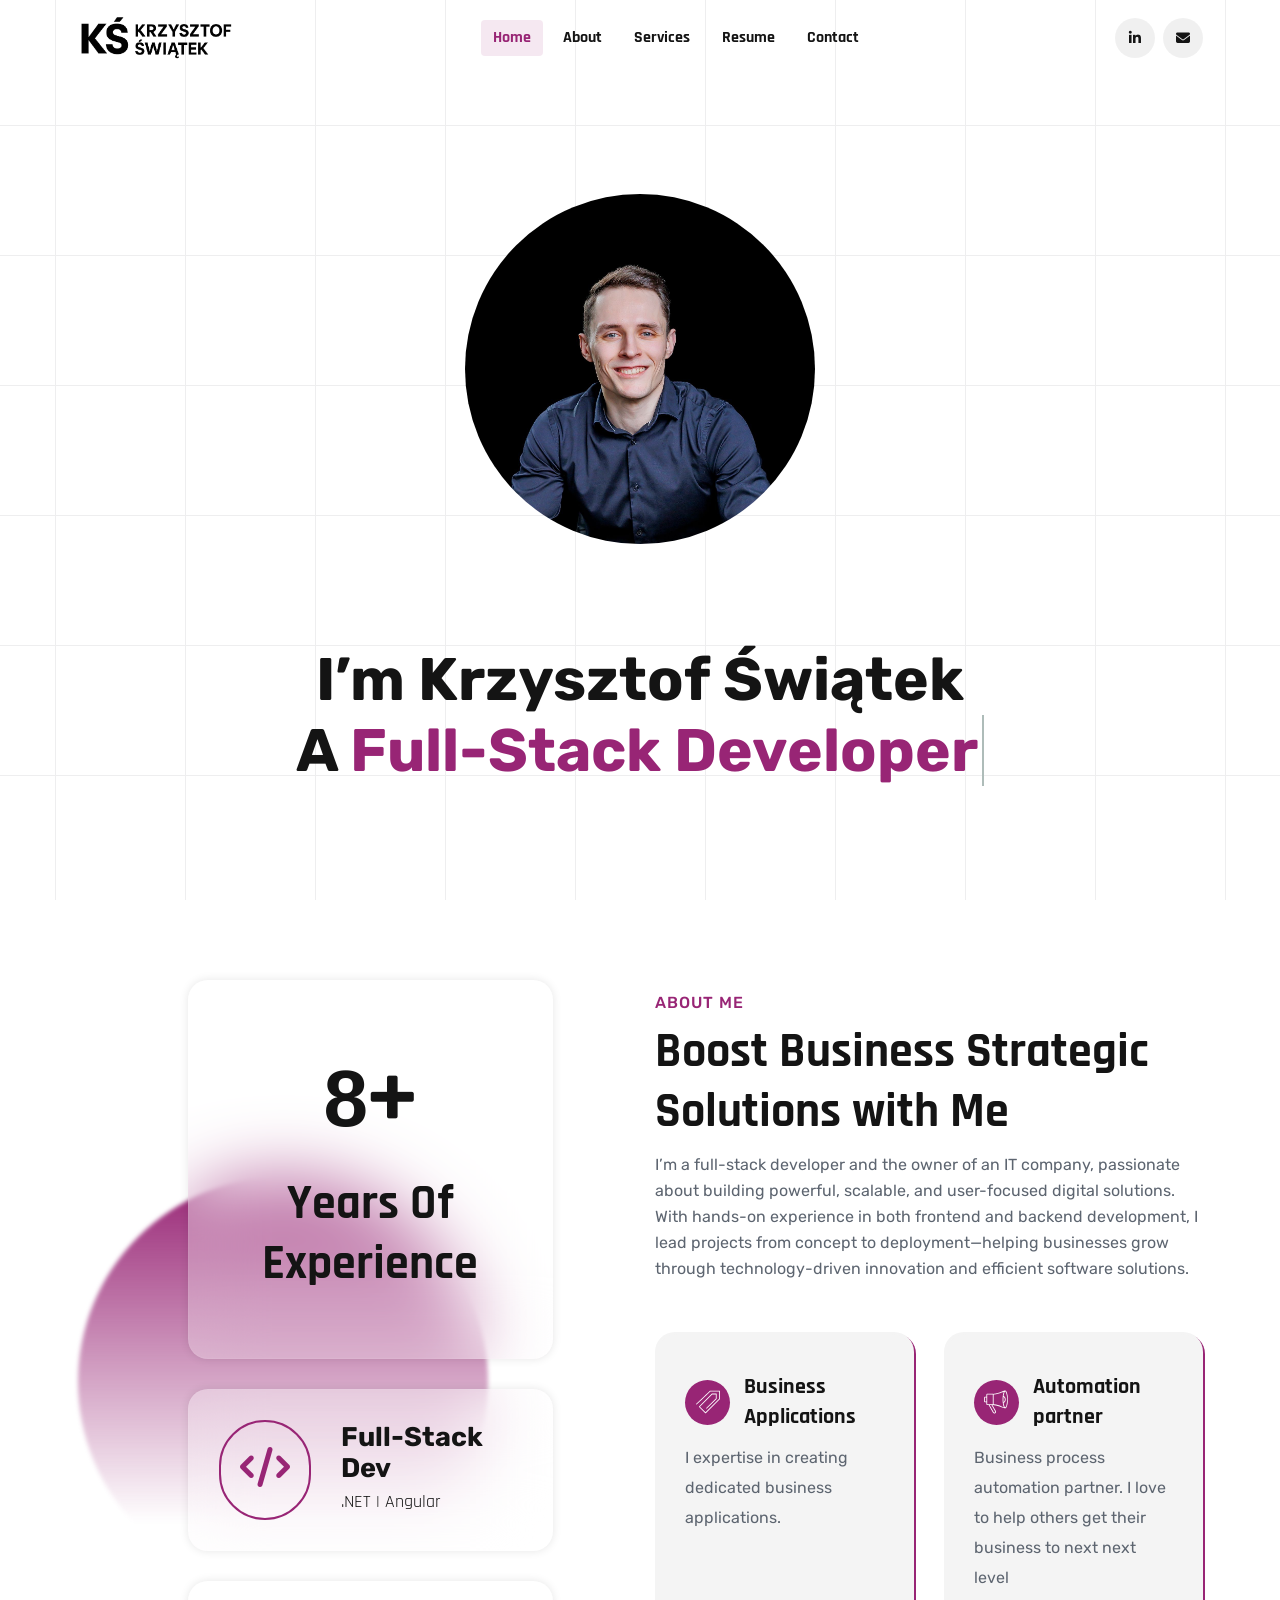
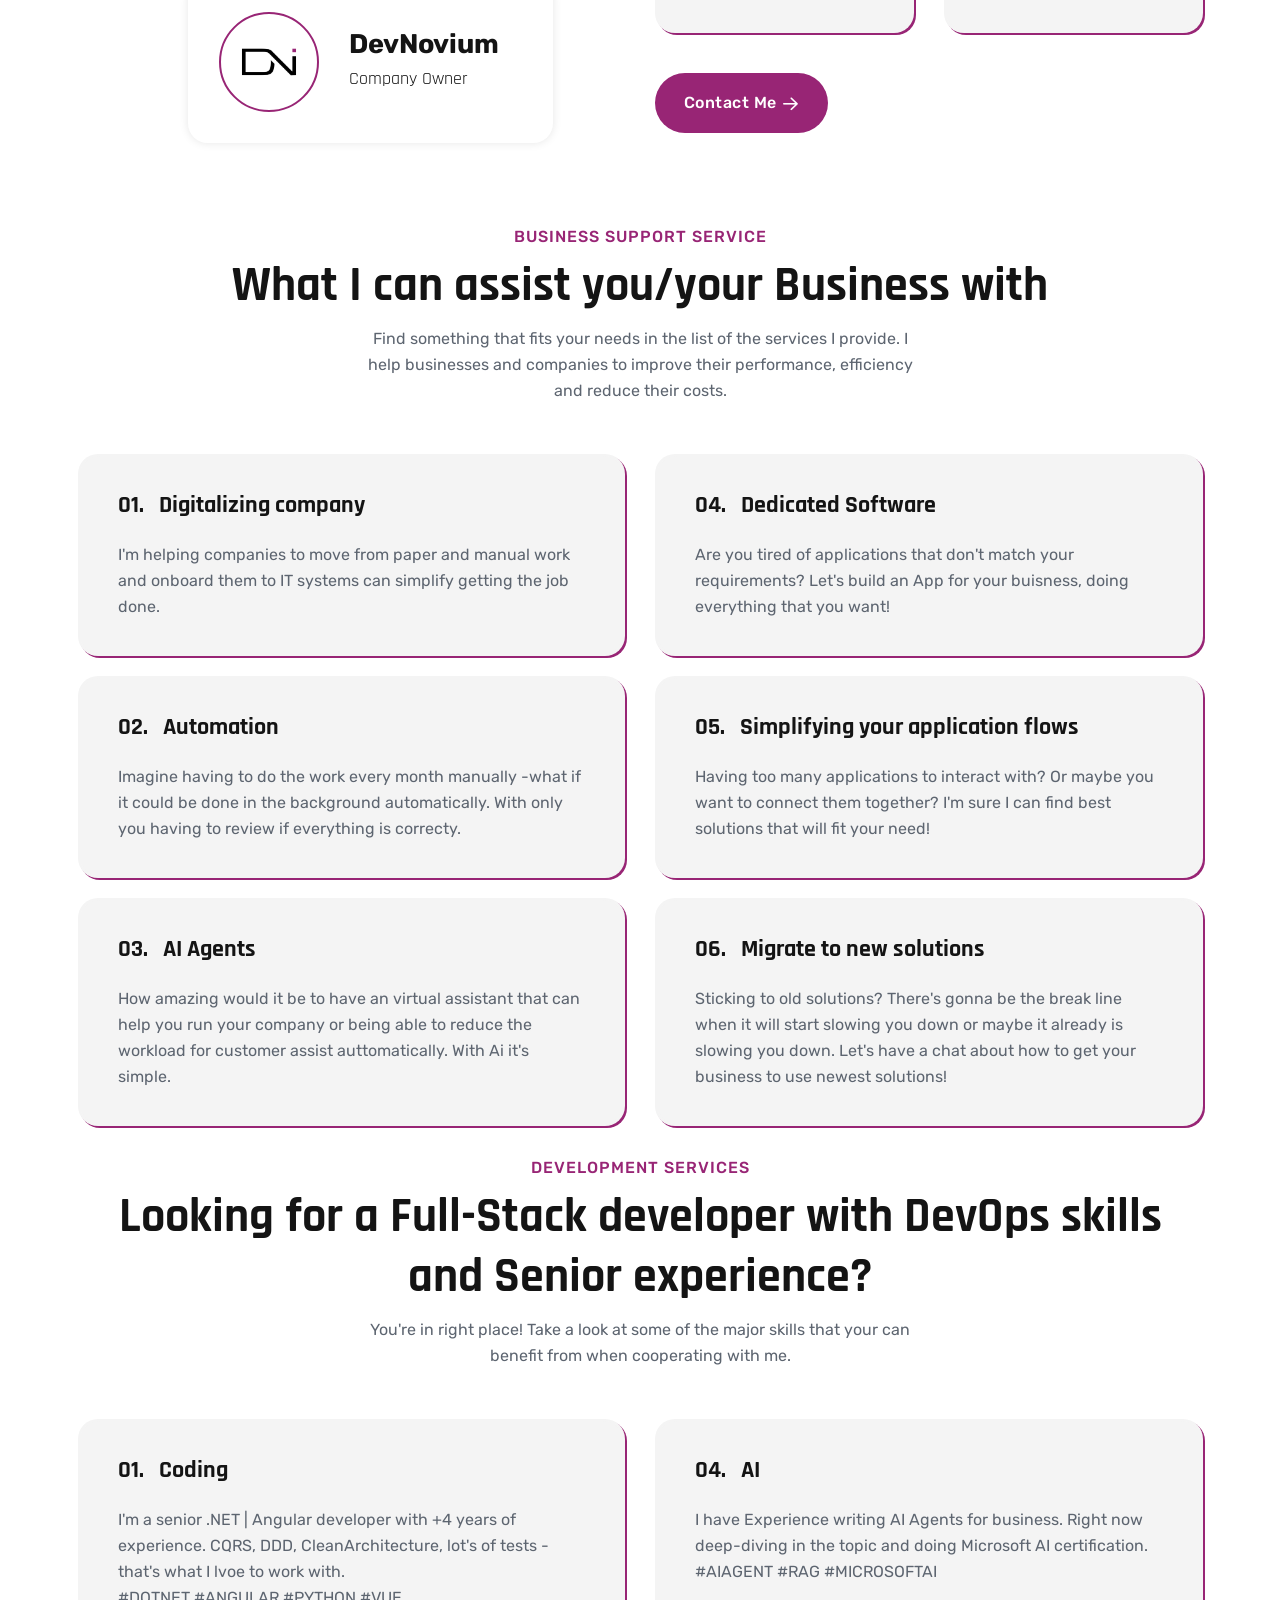
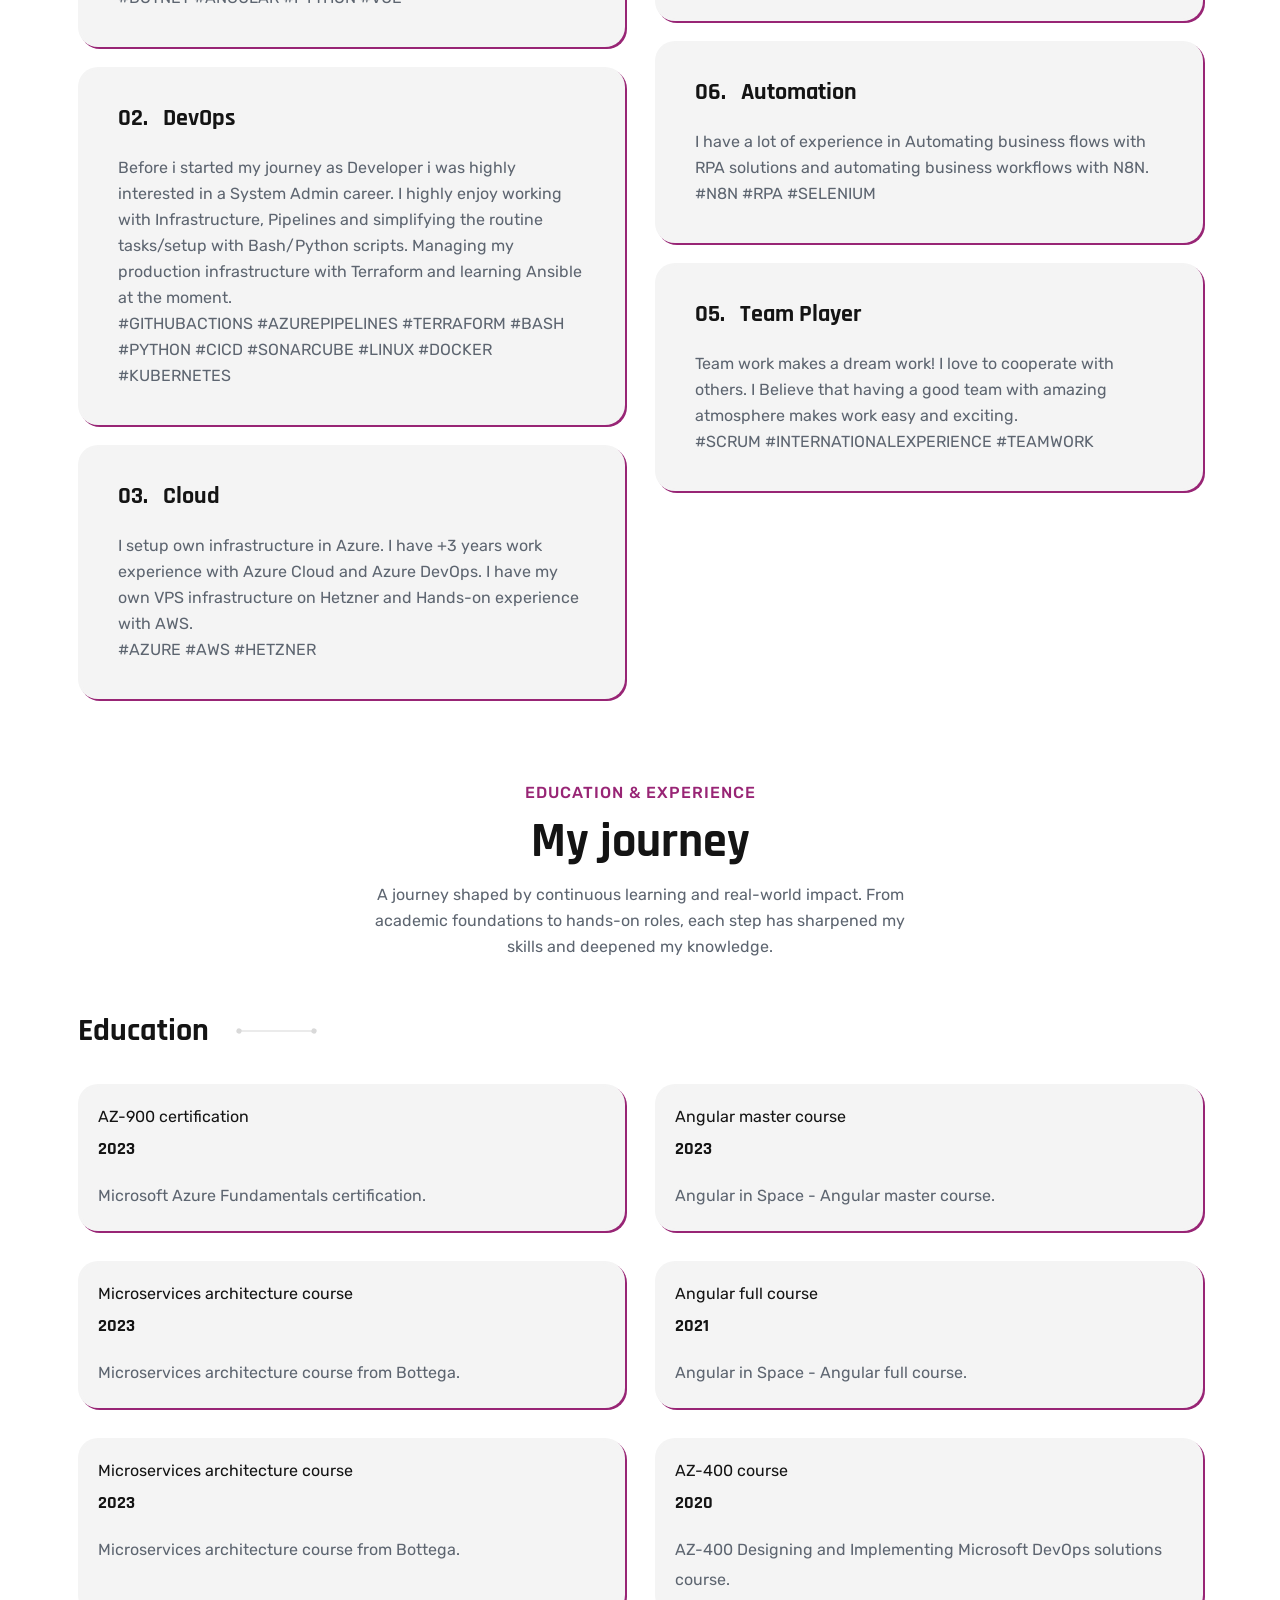
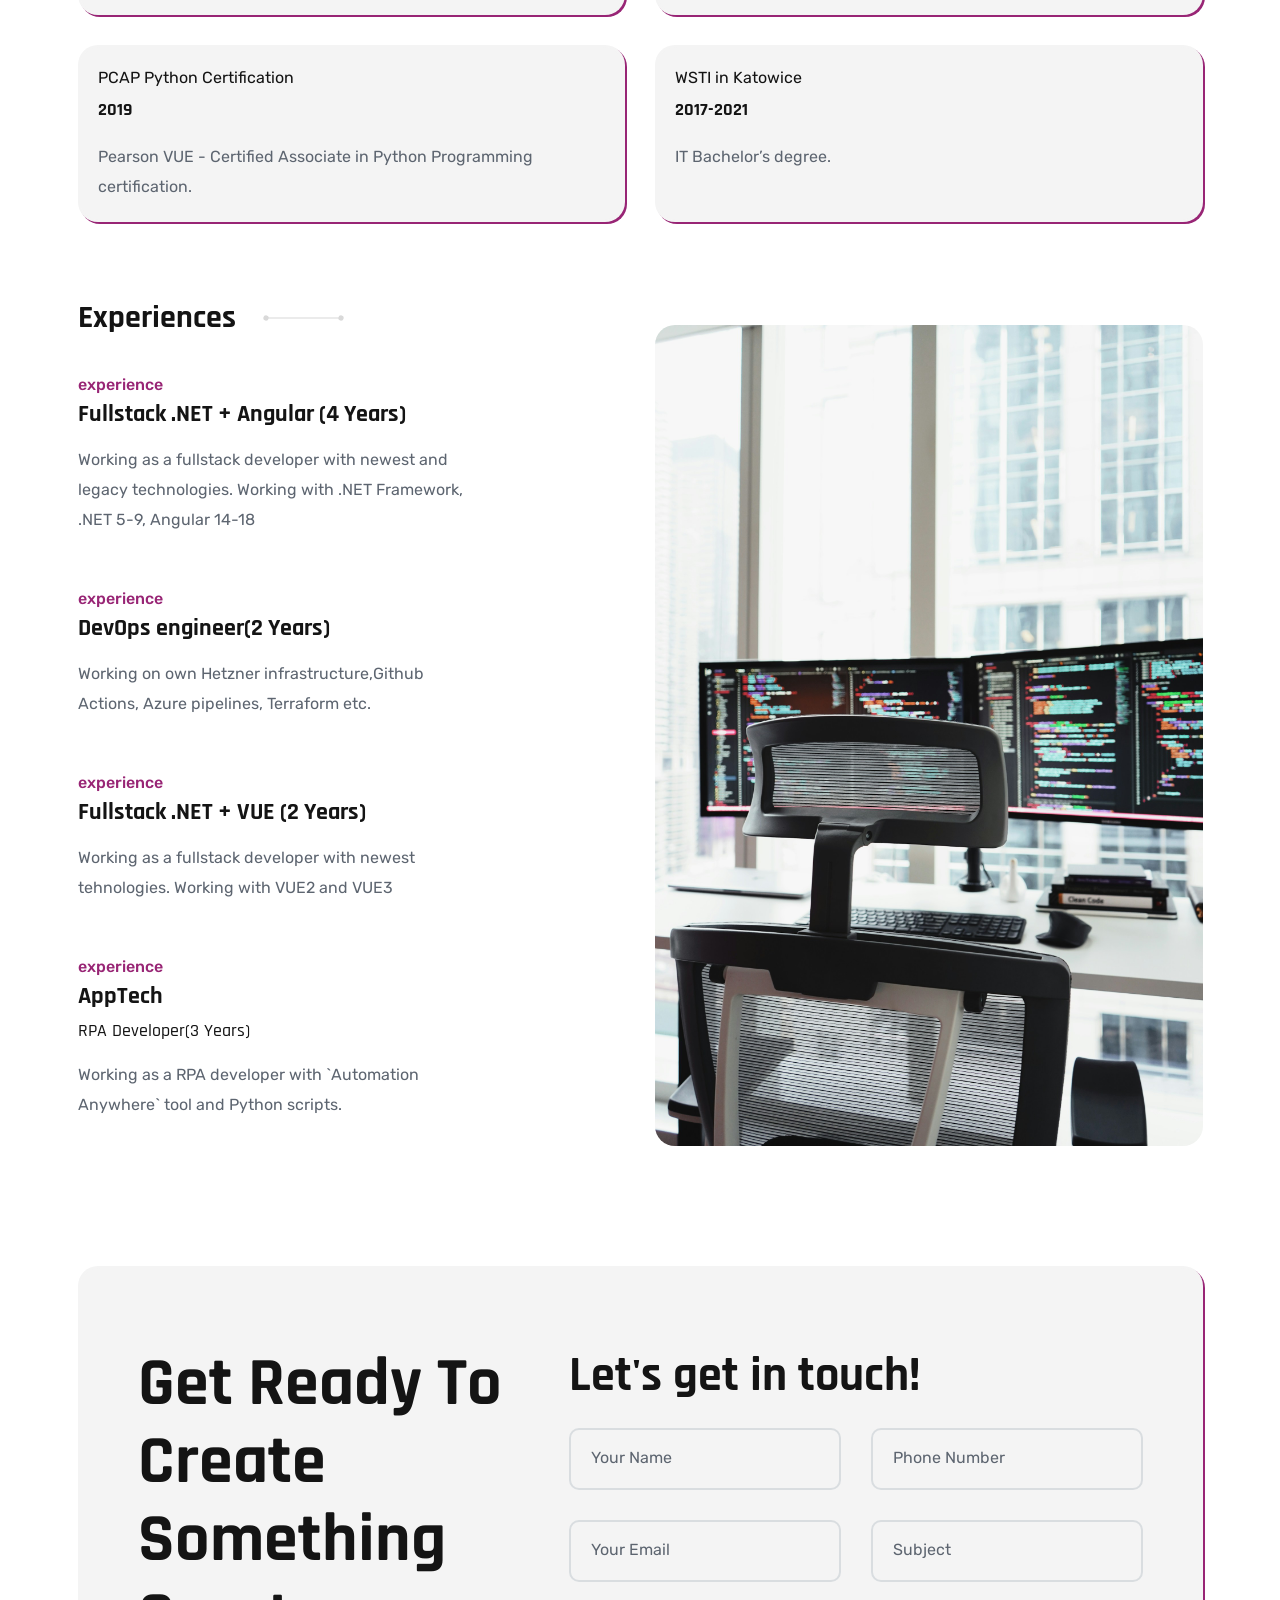
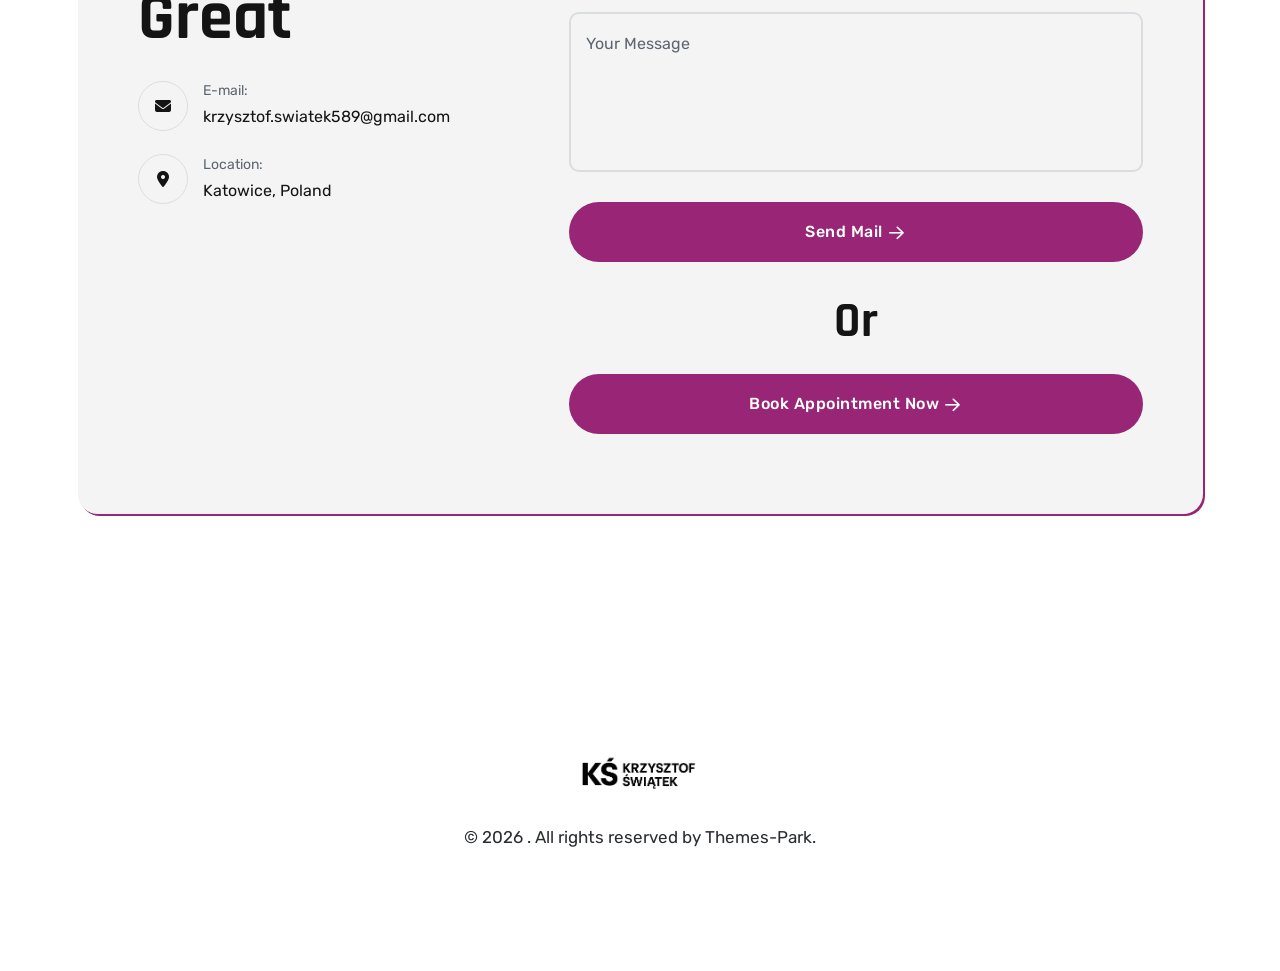
==== commit 2ffe0ae5: "small bugfixes" ====
--- a/index.html
+++ b/index.html
@@ -257,7 +257,7 @@
                     </a>
                     <a href="service-details.html" class="service-card-v2 tmponhover tmp-scroll-trigger tmp-fade-in animation-order-2">
                         <h2 class="service-card-num"><span>02.</span>Automation</h2>
-                        <p class="service-para">Imagine having to do the work every month manually.. And then imagine that it's done in the background automatically,
+                        <p class="service-para">Imagine having to do the work every month manually -what if it could be done in the background automatically.
                             With only you having to review if everything is correcty.</p>
                     </a>
                     <a href="service-details.html" class="service-card-v2 tmponhover tmp-scroll-trigger tmp-fade-in animation-order-3">
@@ -281,7 +281,6 @@
                 </div>
             </div>
         </div>
-        <!-- TODO: add a business picture here -->
         <br>
         <div class="container">
             <div class="section-head mb--50">
--- a/assets/css/style.css
+++ b/assets/css/style.css
@@ -156,14 +156,28 @@
     .title-wrapper{
     min-height: 200px;
   }
-}
-
+  .avatar{
+    margin: 50px;
+  }
+}
+@media only screen and (max-width: 470px) { 
+  .avatar{
+    margin: 50px 0px;
+  }
+}
+
+  @media only screen and (min-width: 470px) { 
+  .avatar{
+    margin: 100px 0px;
+  }
+}
 .avatar{
       /* This image is 687 wide by 1024 tall, similar to your aspect ratio */
     background-image: url(../images/krsw/krsw_dark_lrg.jpg);
     
     /* make a square container */
-    margin: 100px 0px;
+
+    /* margin: 100px 0px; */
     width: 350px;
     height: 350px;
 
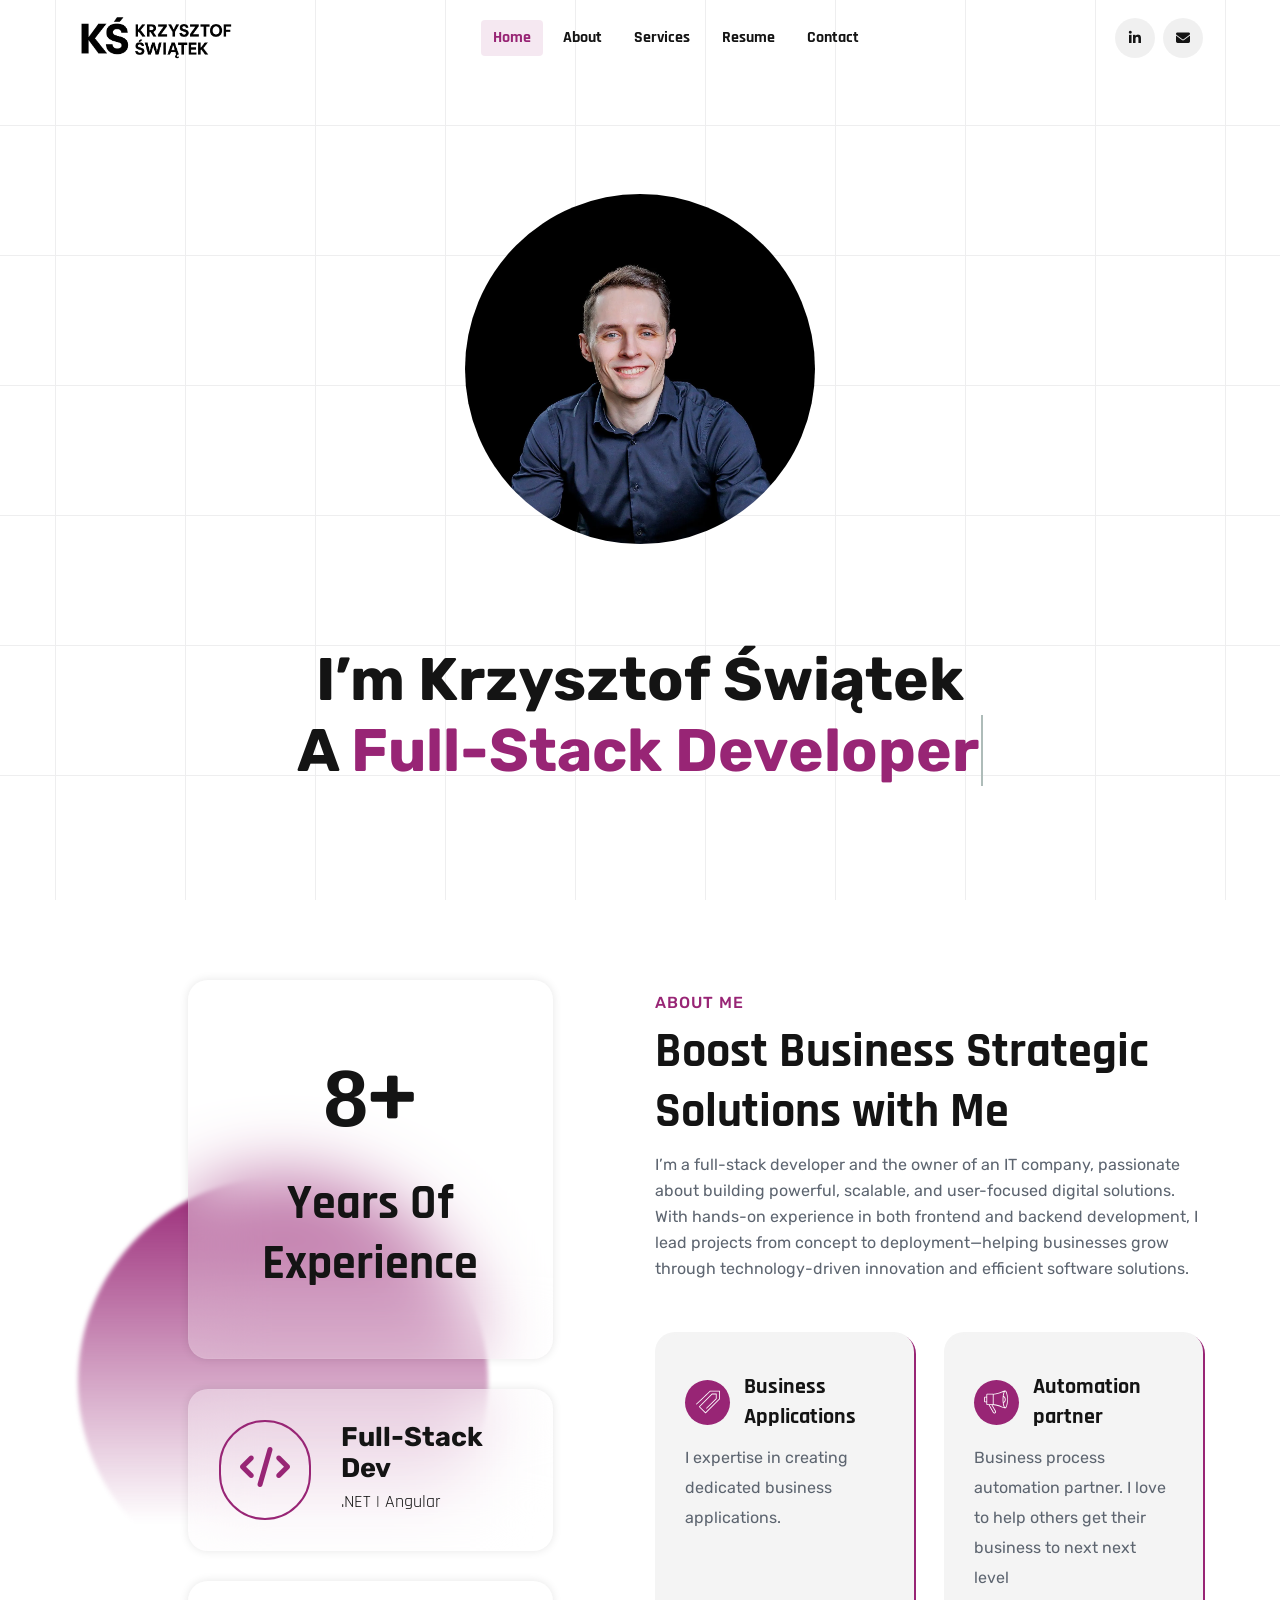
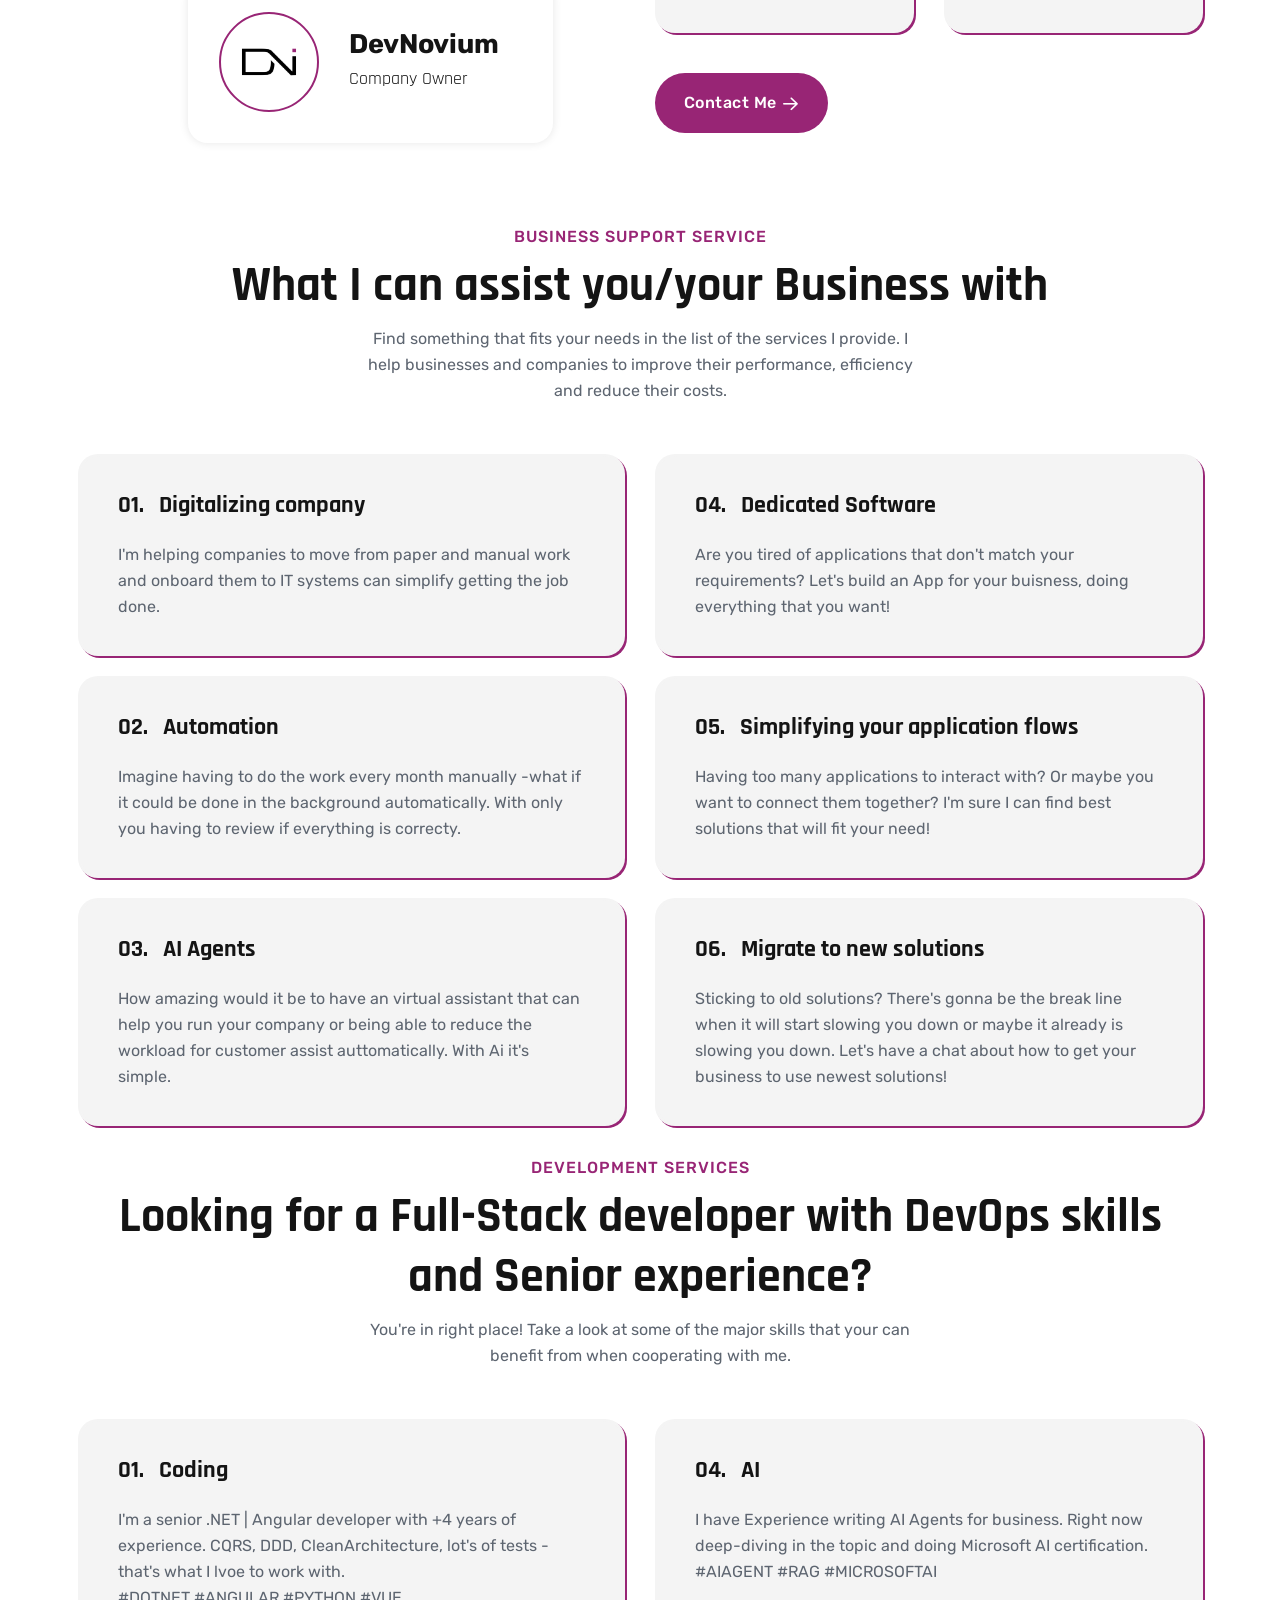
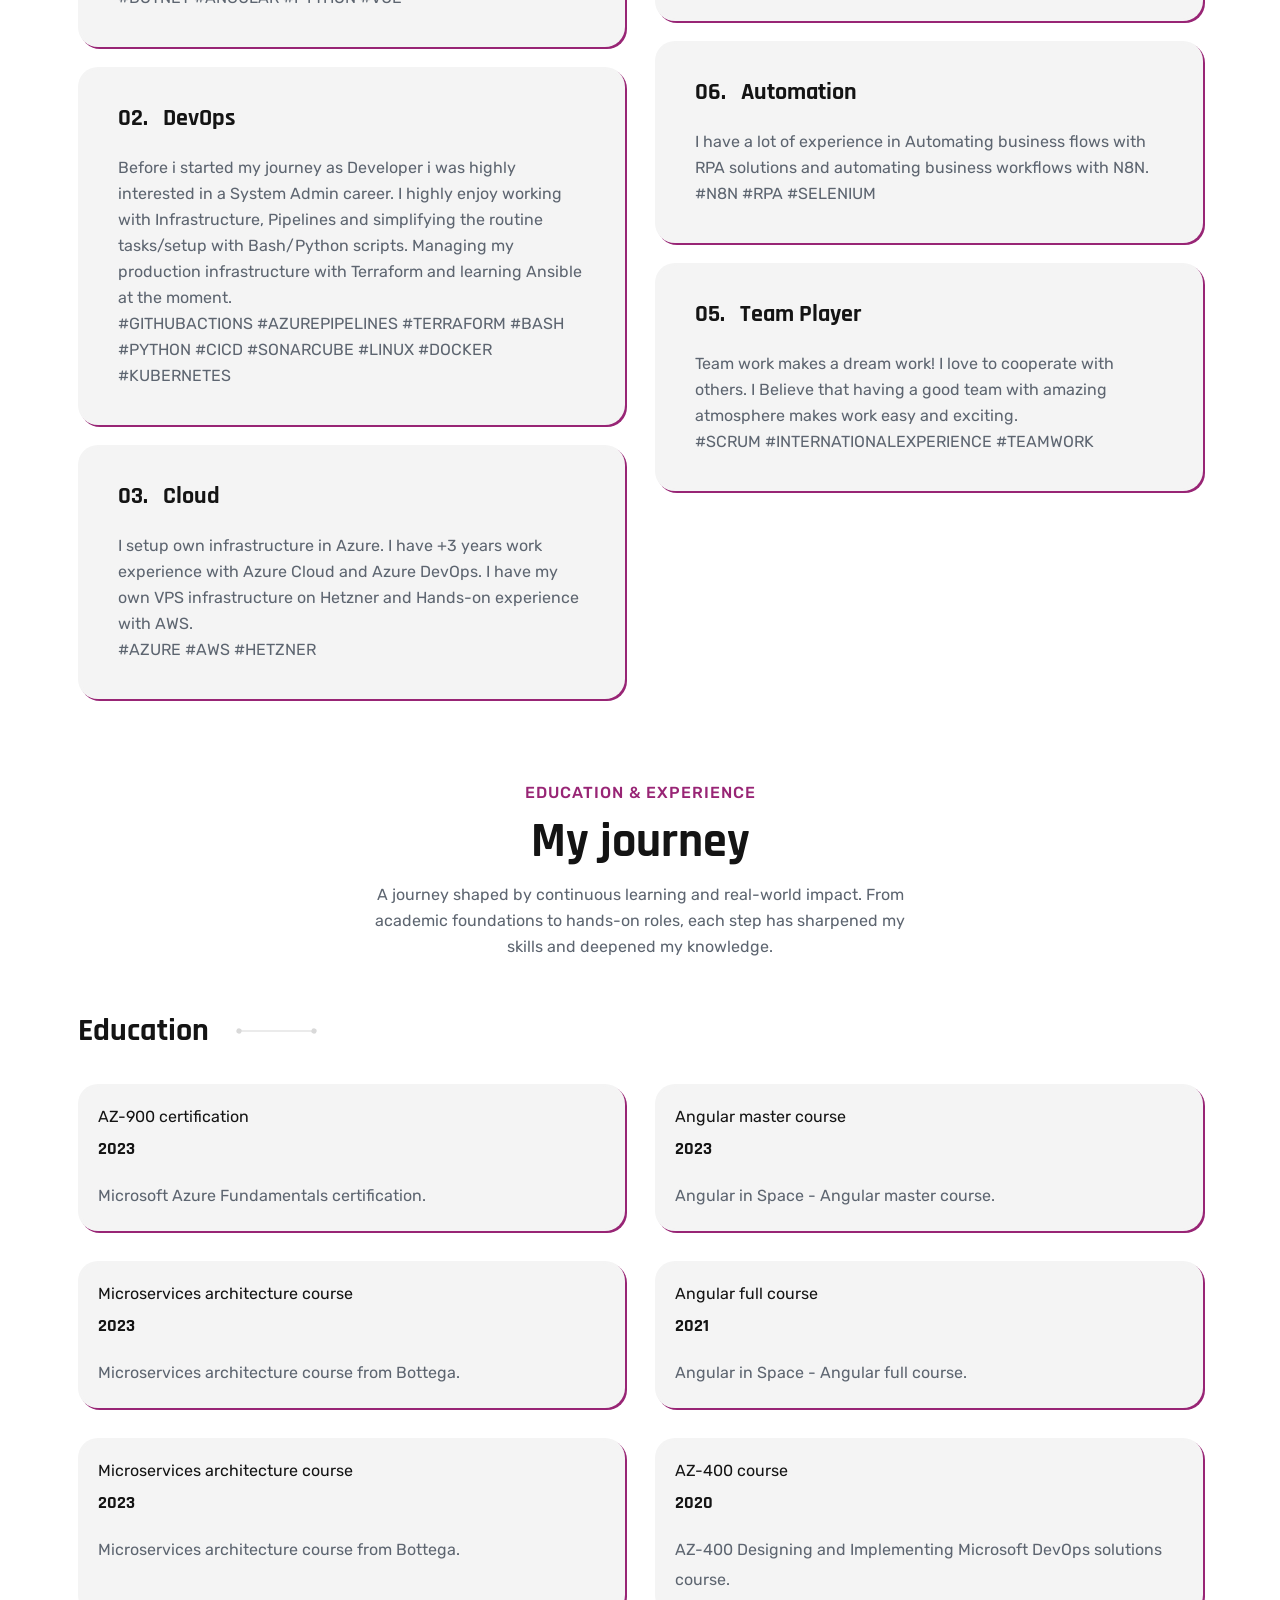
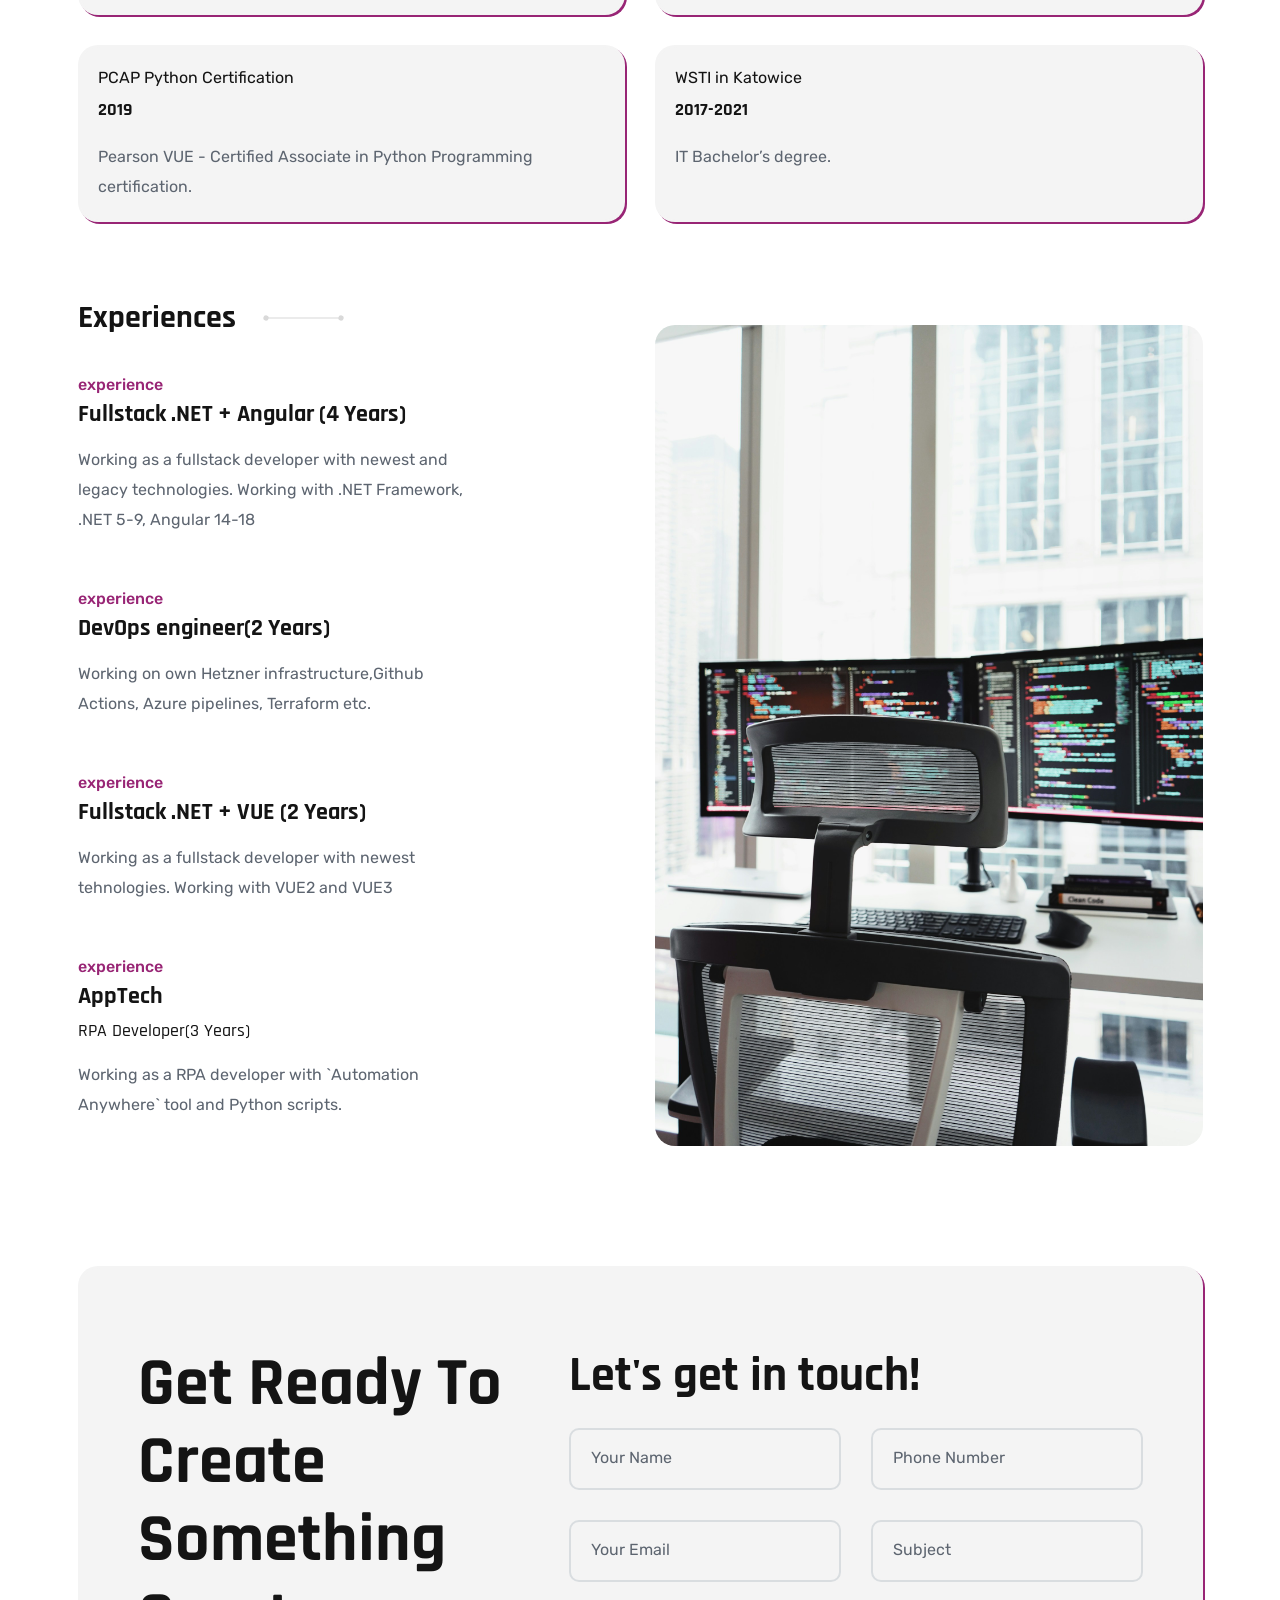
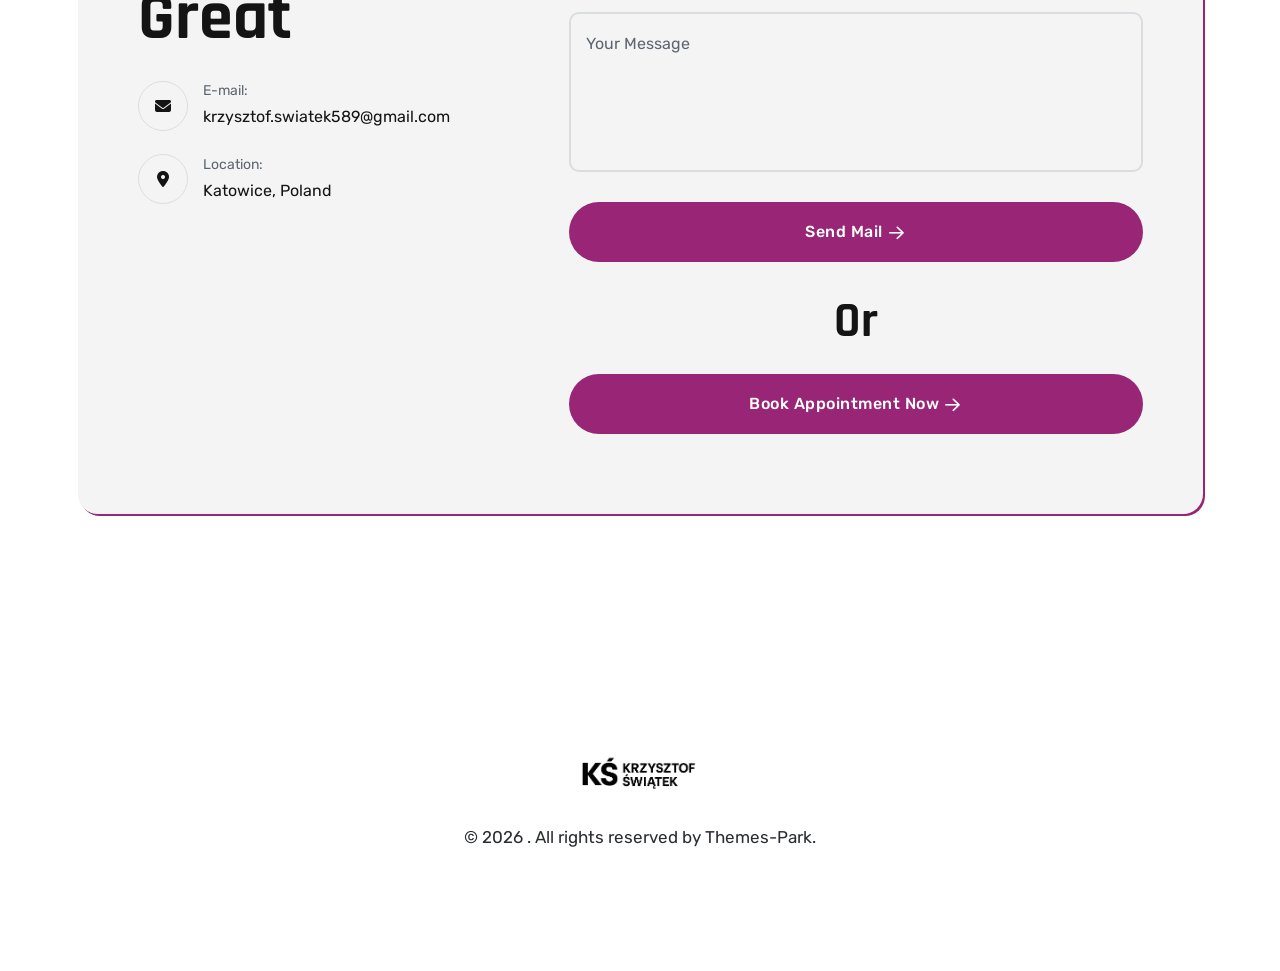
==== commit 127730aa: "Fixed logo, fixed click redirect" ====
--- a/index.html
+++ b/index.html
@@ -29,7 +29,7 @@
                 <div class="col-lg-12">
                     <div class="header-content">
                         <div class="logo">
-                            <a href="index-white.html">
+                            <a href="/">
                                 <img class="logo-white" width="160px" src="assets/images/krsw/logo_name.png" alt="Krzysztof Świątek">
                             </a>
                         </div>
--- a/assets/css/style.css
+++ b/assets/css/style.css
@@ -173,7 +173,7 @@
 }
 .avatar{
       /* This image is 687 wide by 1024 tall, similar to your aspect ratio */
-    background-image: url(../images/krsw/krsw_dark_lrg.jpg);
+    background-image: url(../images/krsw/krsw_dark_lrg.webp);
     
     /* make a square container */
 
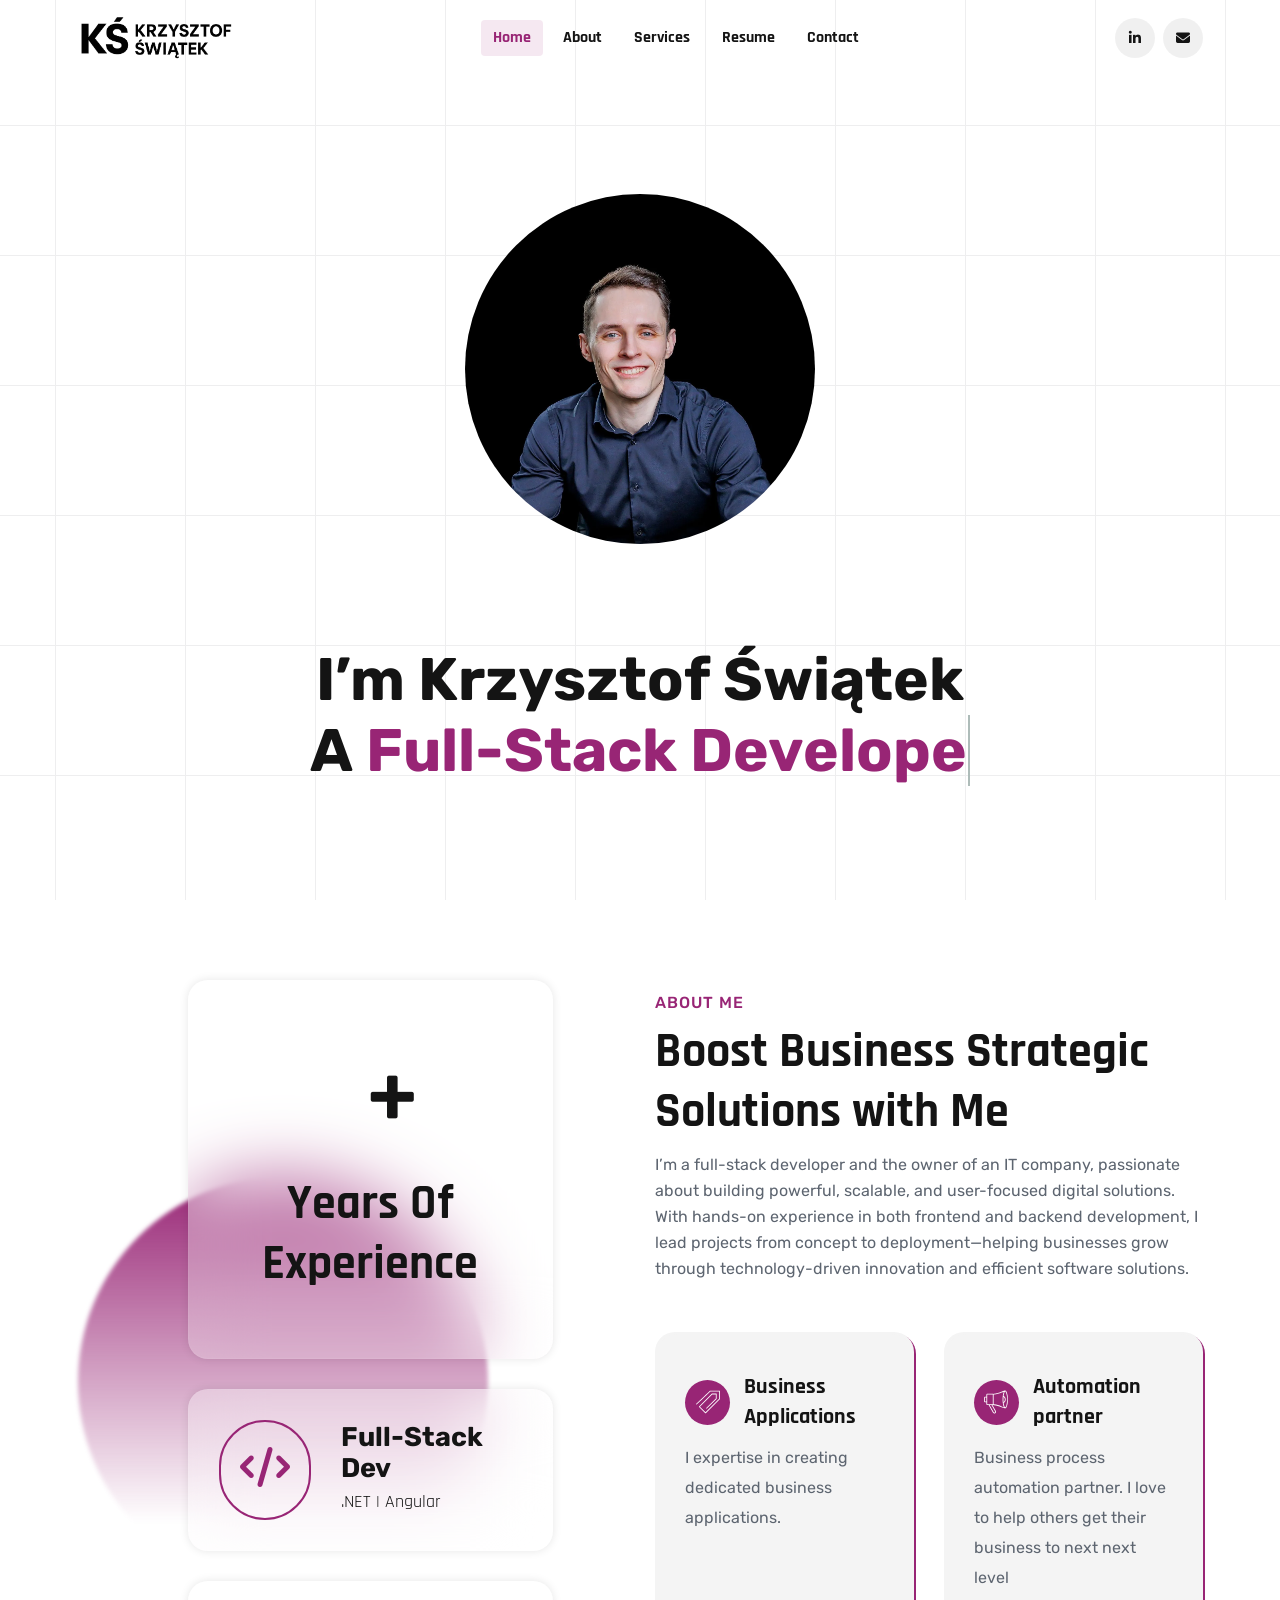
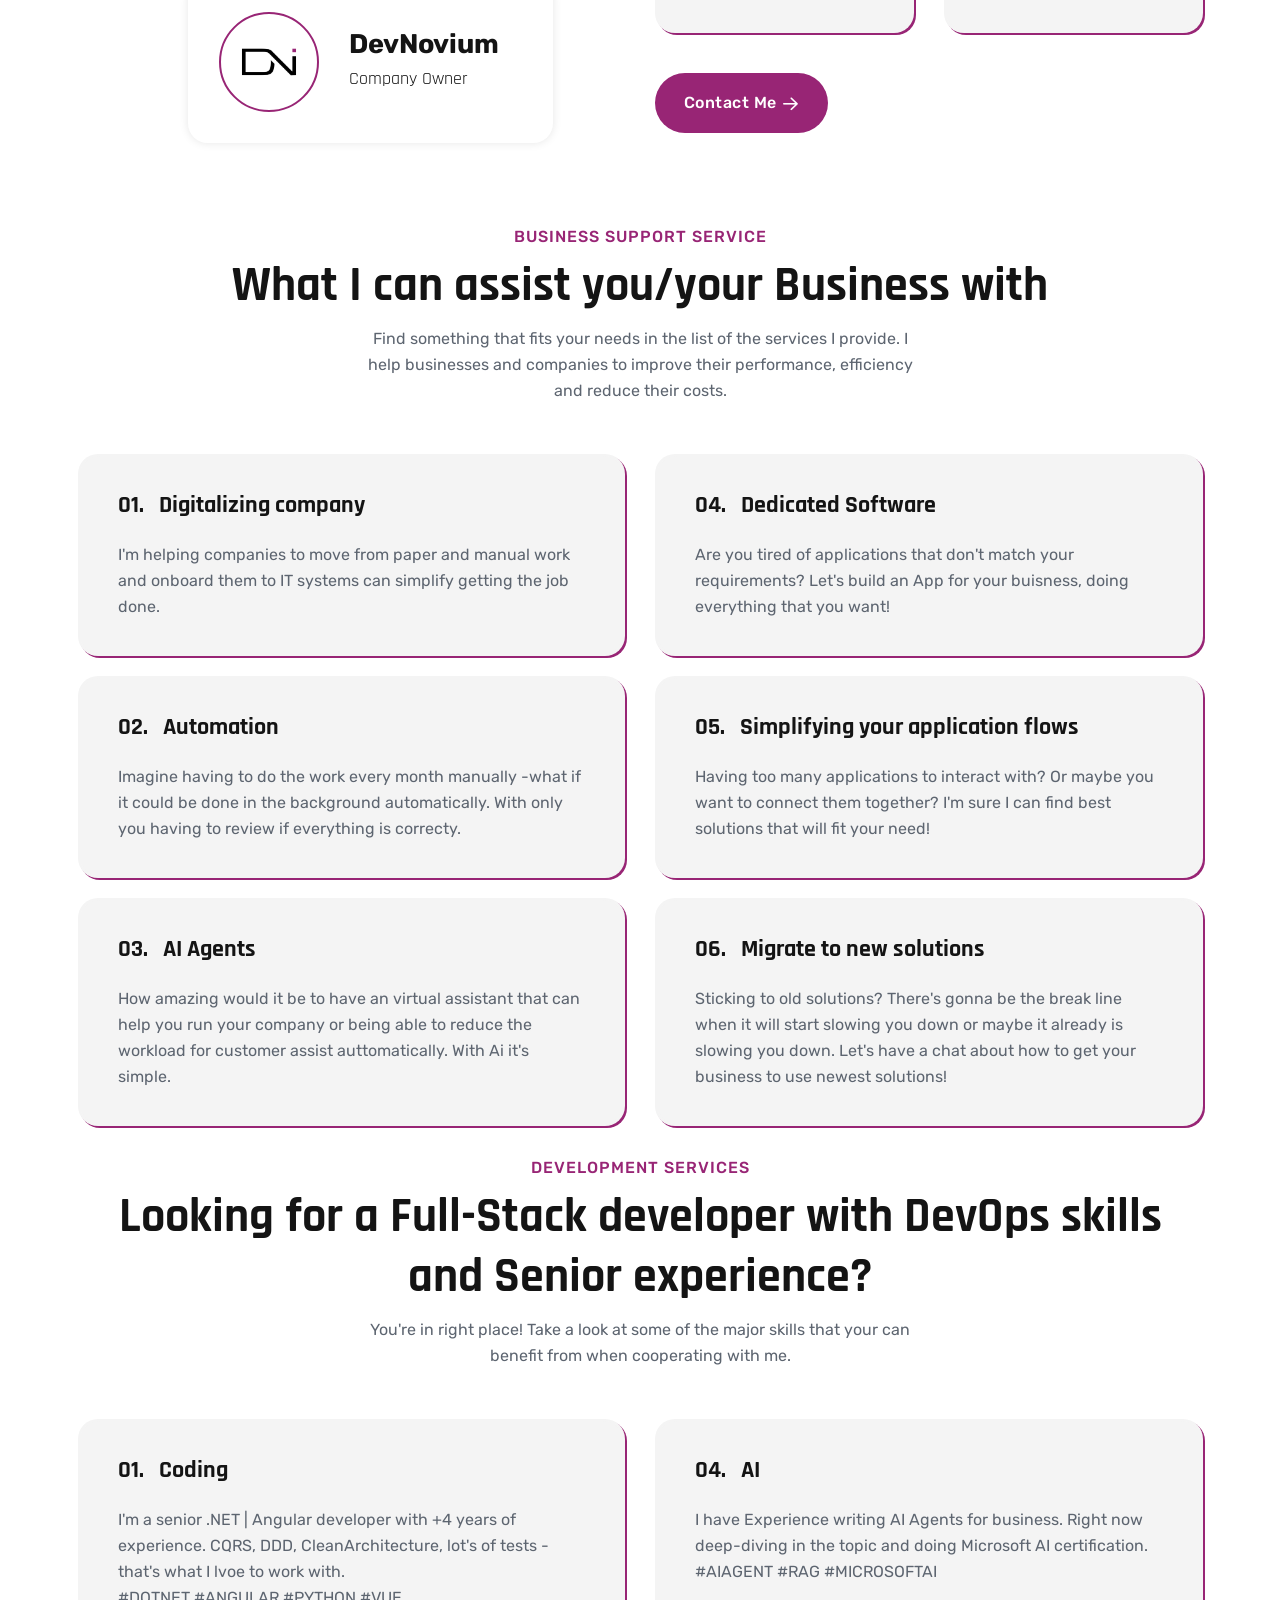
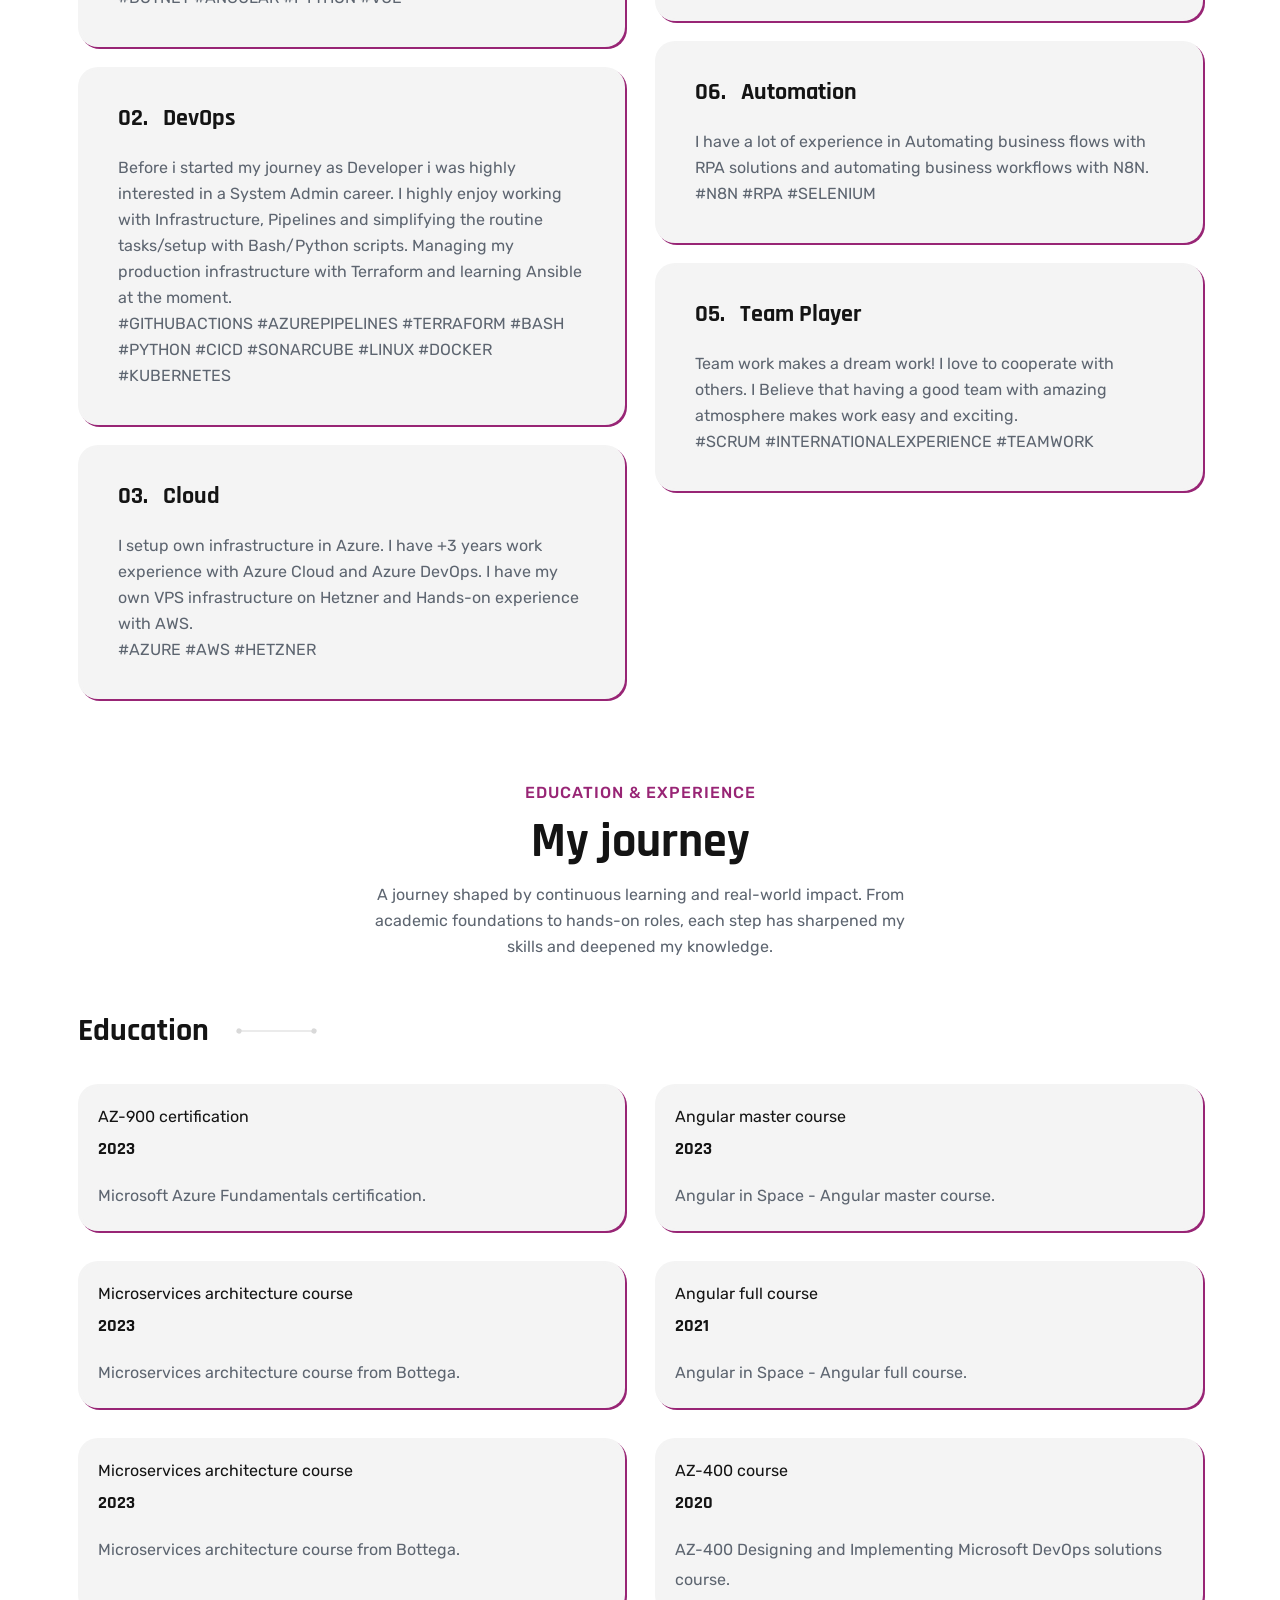
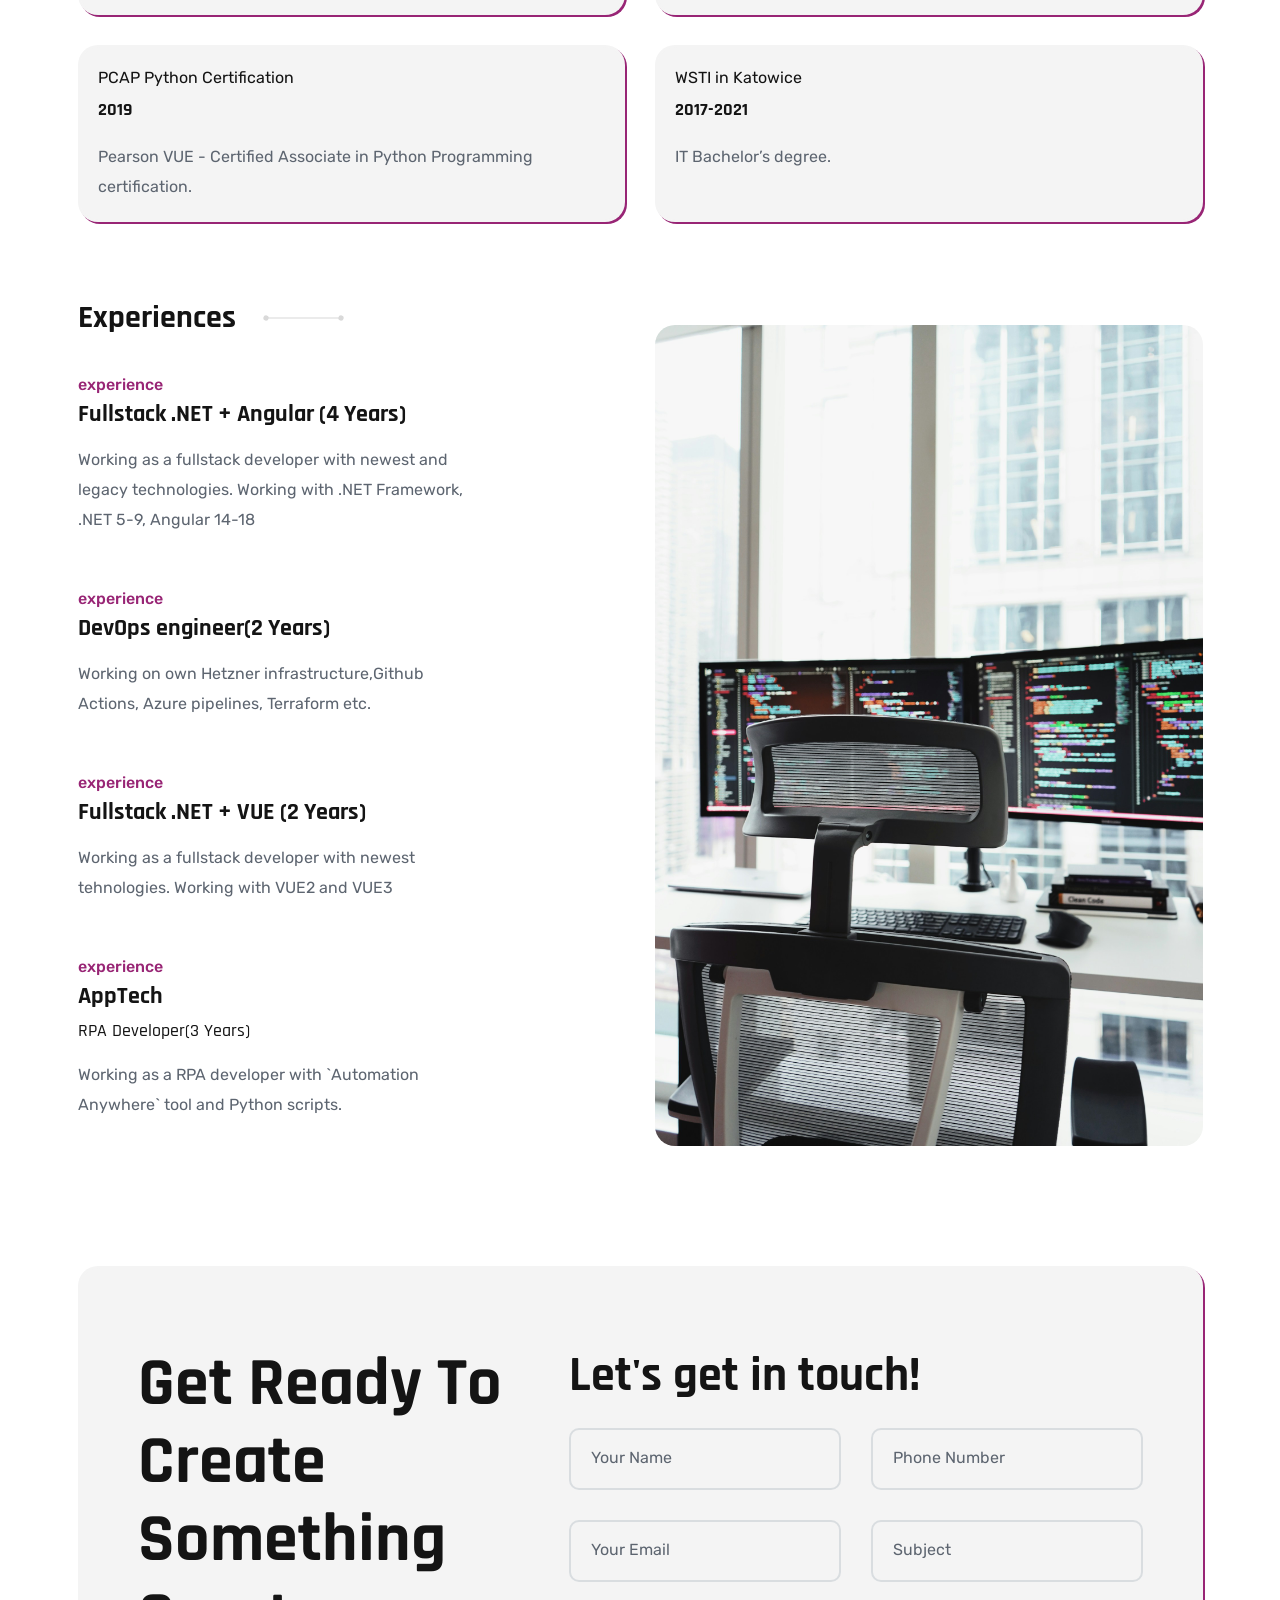
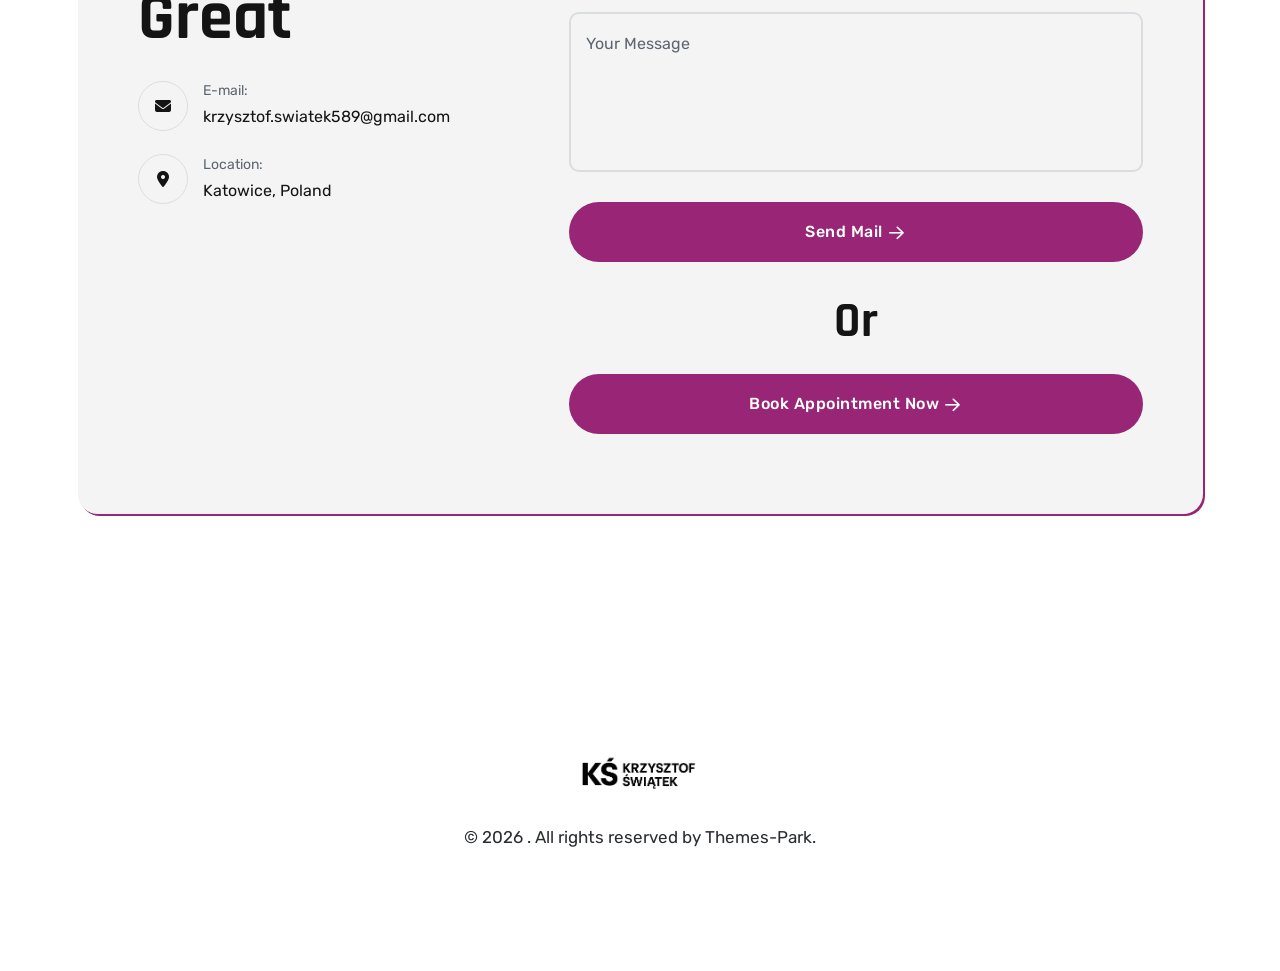
==== commit 3961da16: "Fix an" ====
--- a/index.html
+++ b/index.html
@@ -119,7 +119,11 @@
                             <div class="avatar">
                             </div>
                             <h1 class="title-wrapper title tmp-scroll-trigger tmp-fade-in animation-order-2">I’m
-                                Krzysztof Świątek <br> A
+                                Krzysztof Świątek <br> 
+                                <span id="article-word">
+                                    A
+                                    <span id="article-n" class="theme-gradient">n</span>
+                                </span>
                                 <span class="header-caption">
                                     <span class="cd-headline clip is-full-width">
                                         <span class="cd-words-wrapper my-text">
--- a/assets/css/style.css
+++ b/assets/css/style.css
@@ -147,6 +147,24 @@
 * {
   box-sizing: border-box;
 }
+#article-word{
+  display: inline-flex;
+}
+#article-n {
+  display: inline-block;
+  overflow: hidden;
+  max-width: 0;
+  opacity: 0;
+  visibility: hidden;
+  white-space: nowrap;
+  transition: max-width 0.3s ease, opacity 0.3s ease, visibility 0.3s ease;
+}
+
+#article-n.visible {
+  max-width: 1em;
+  opacity: 1;
+  visibility: visible;
+}
 
 .my-text{
  color:var(--color-primary);
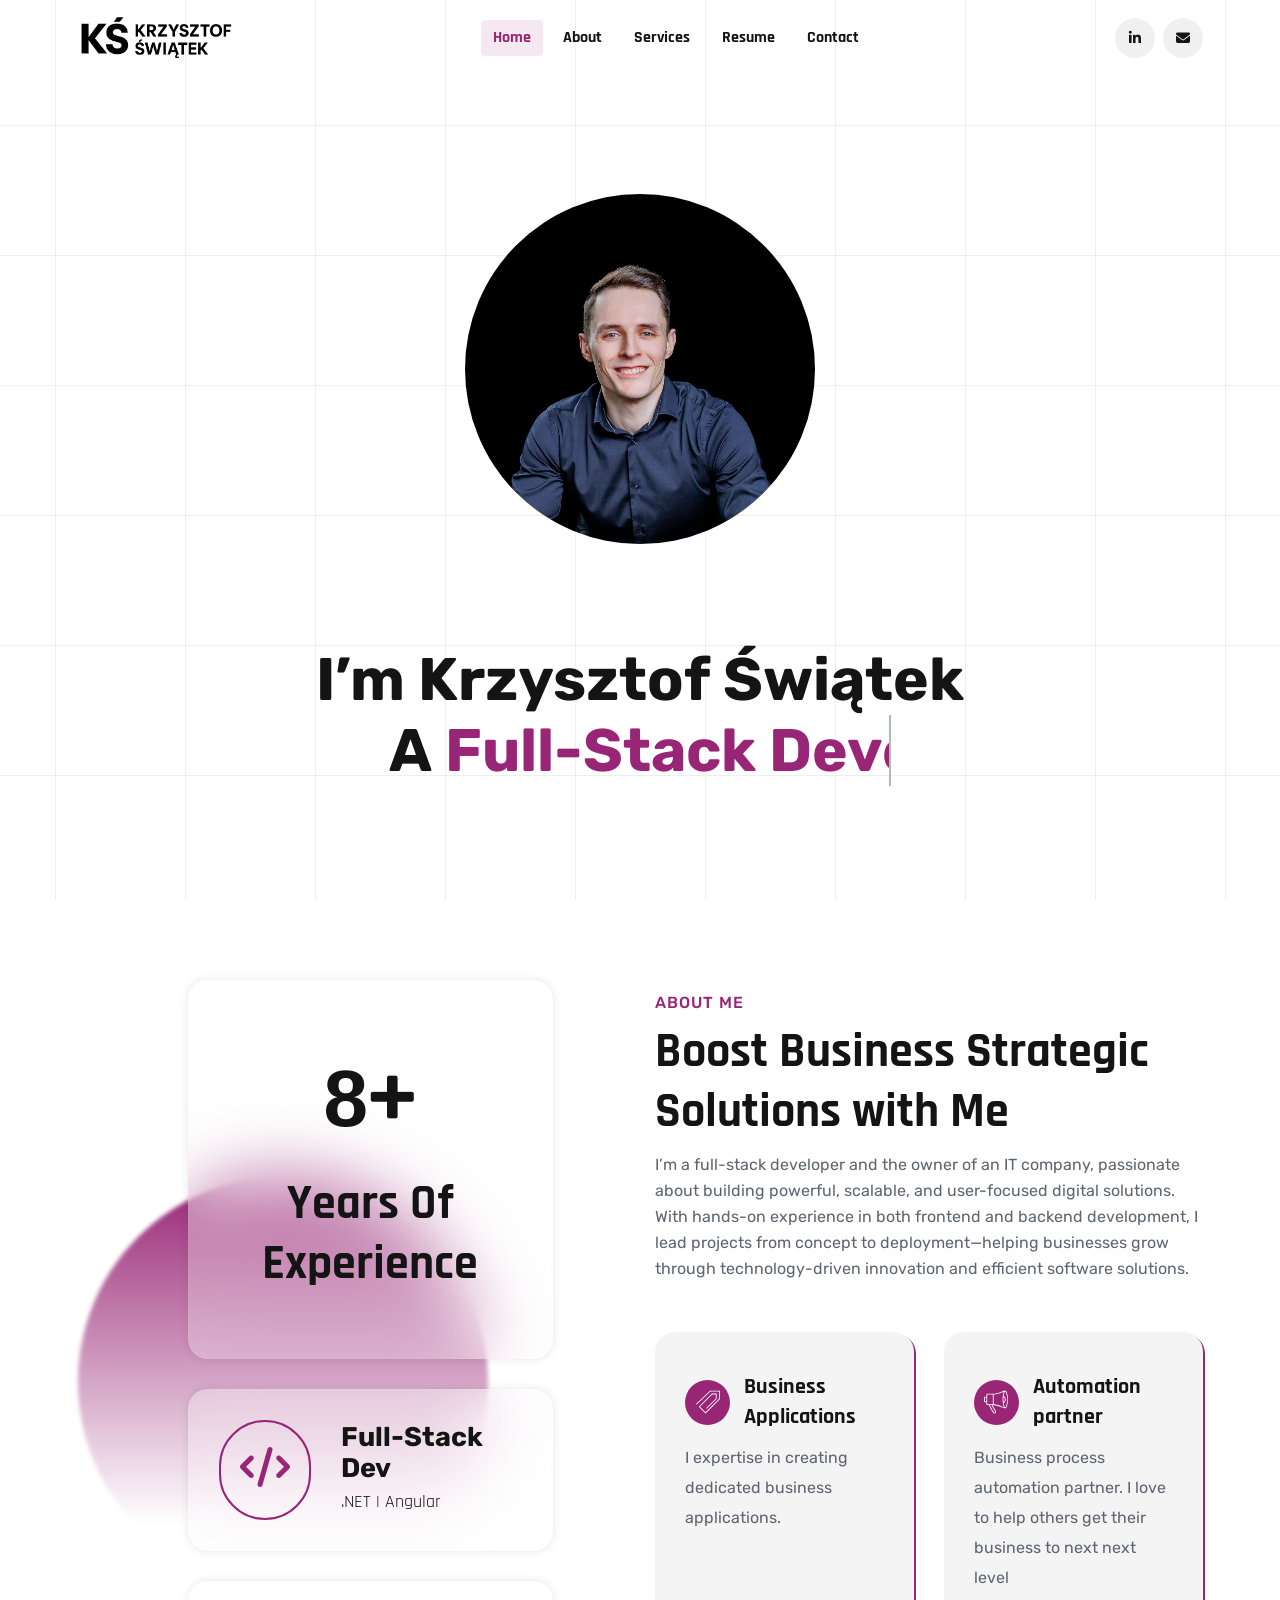
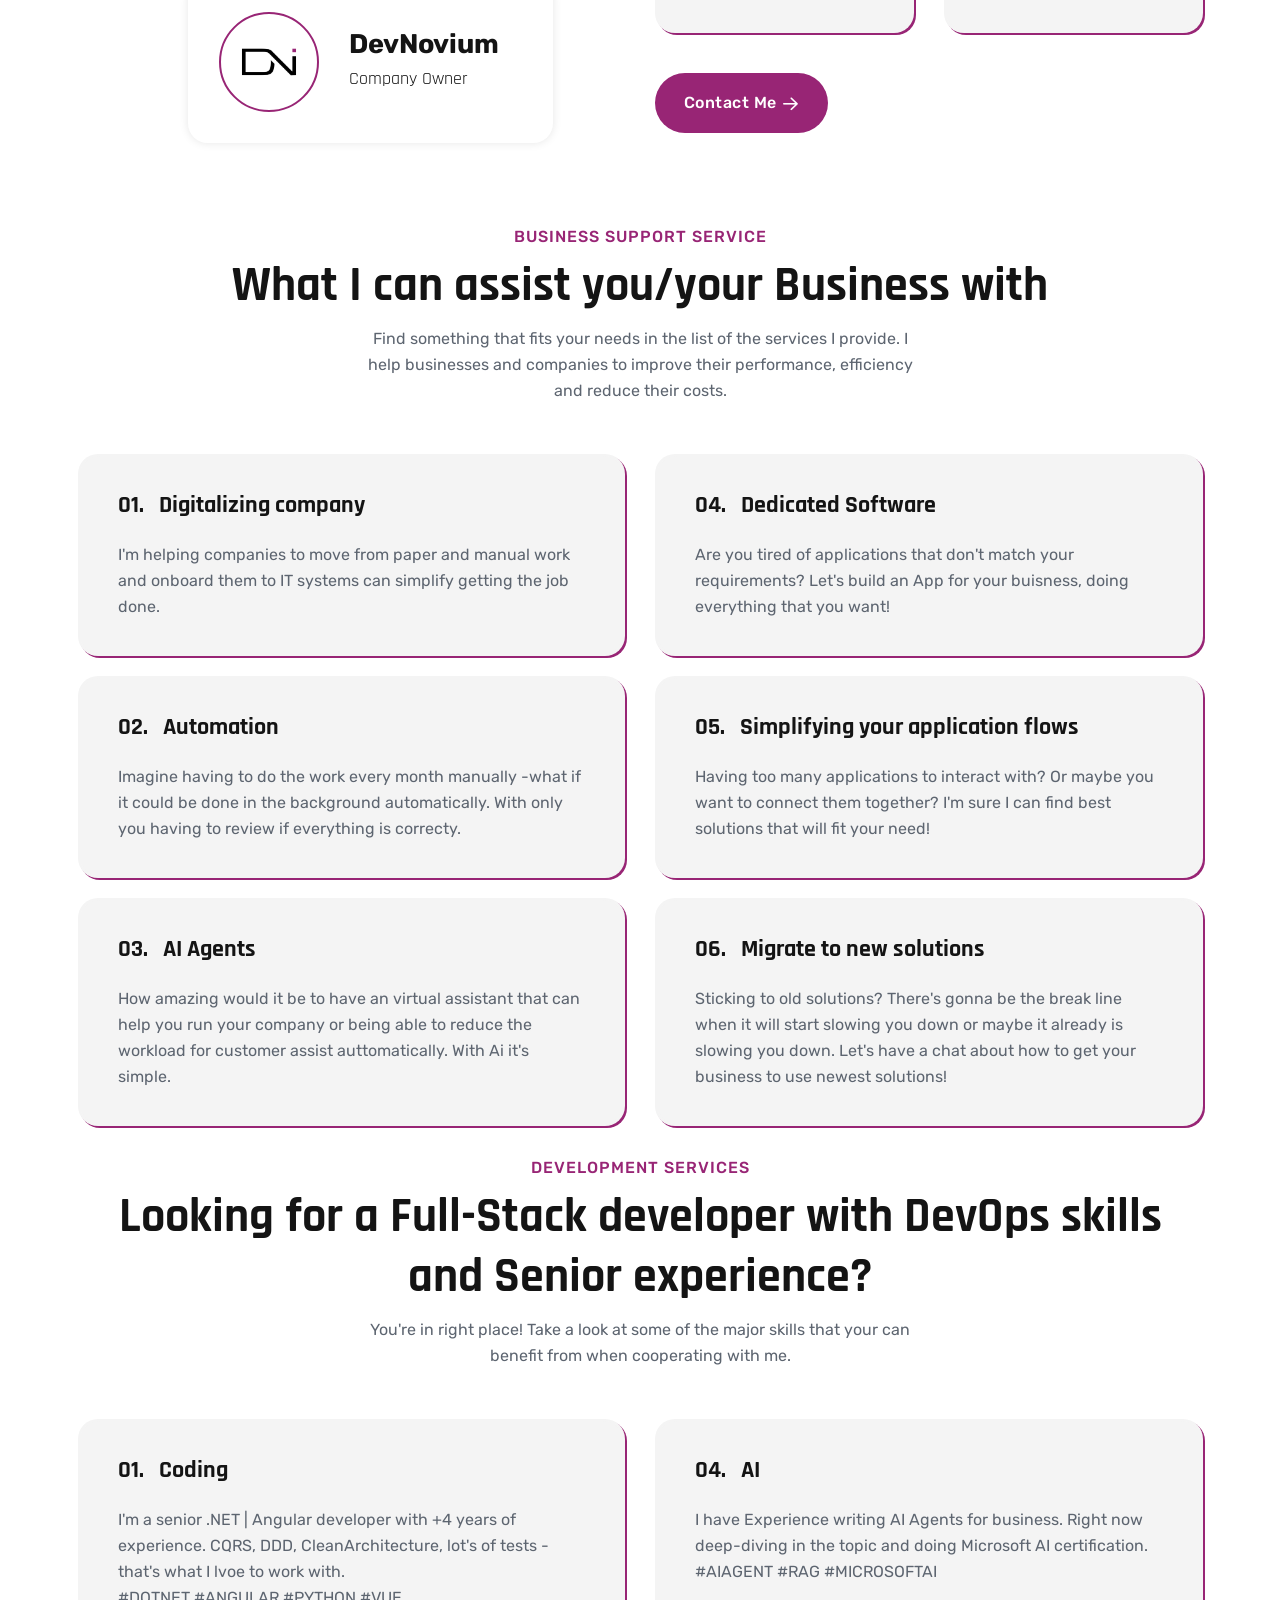
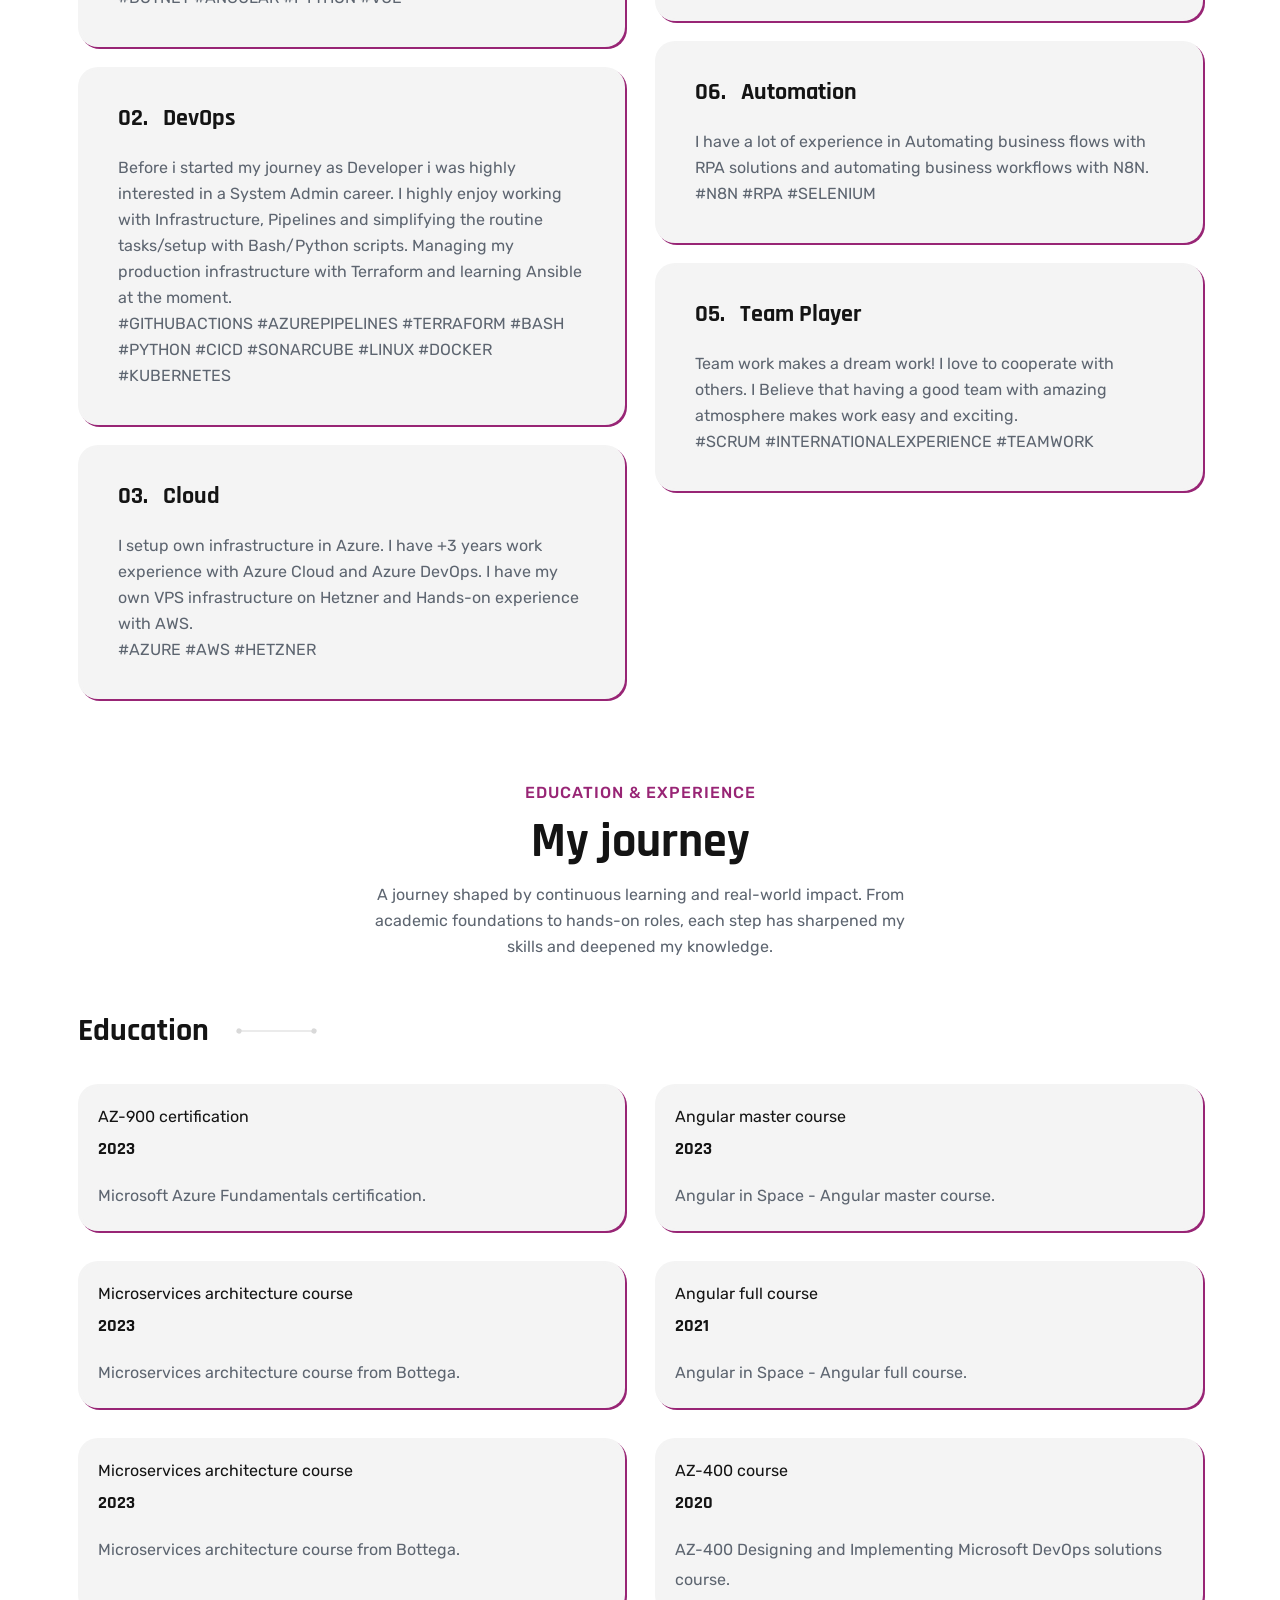
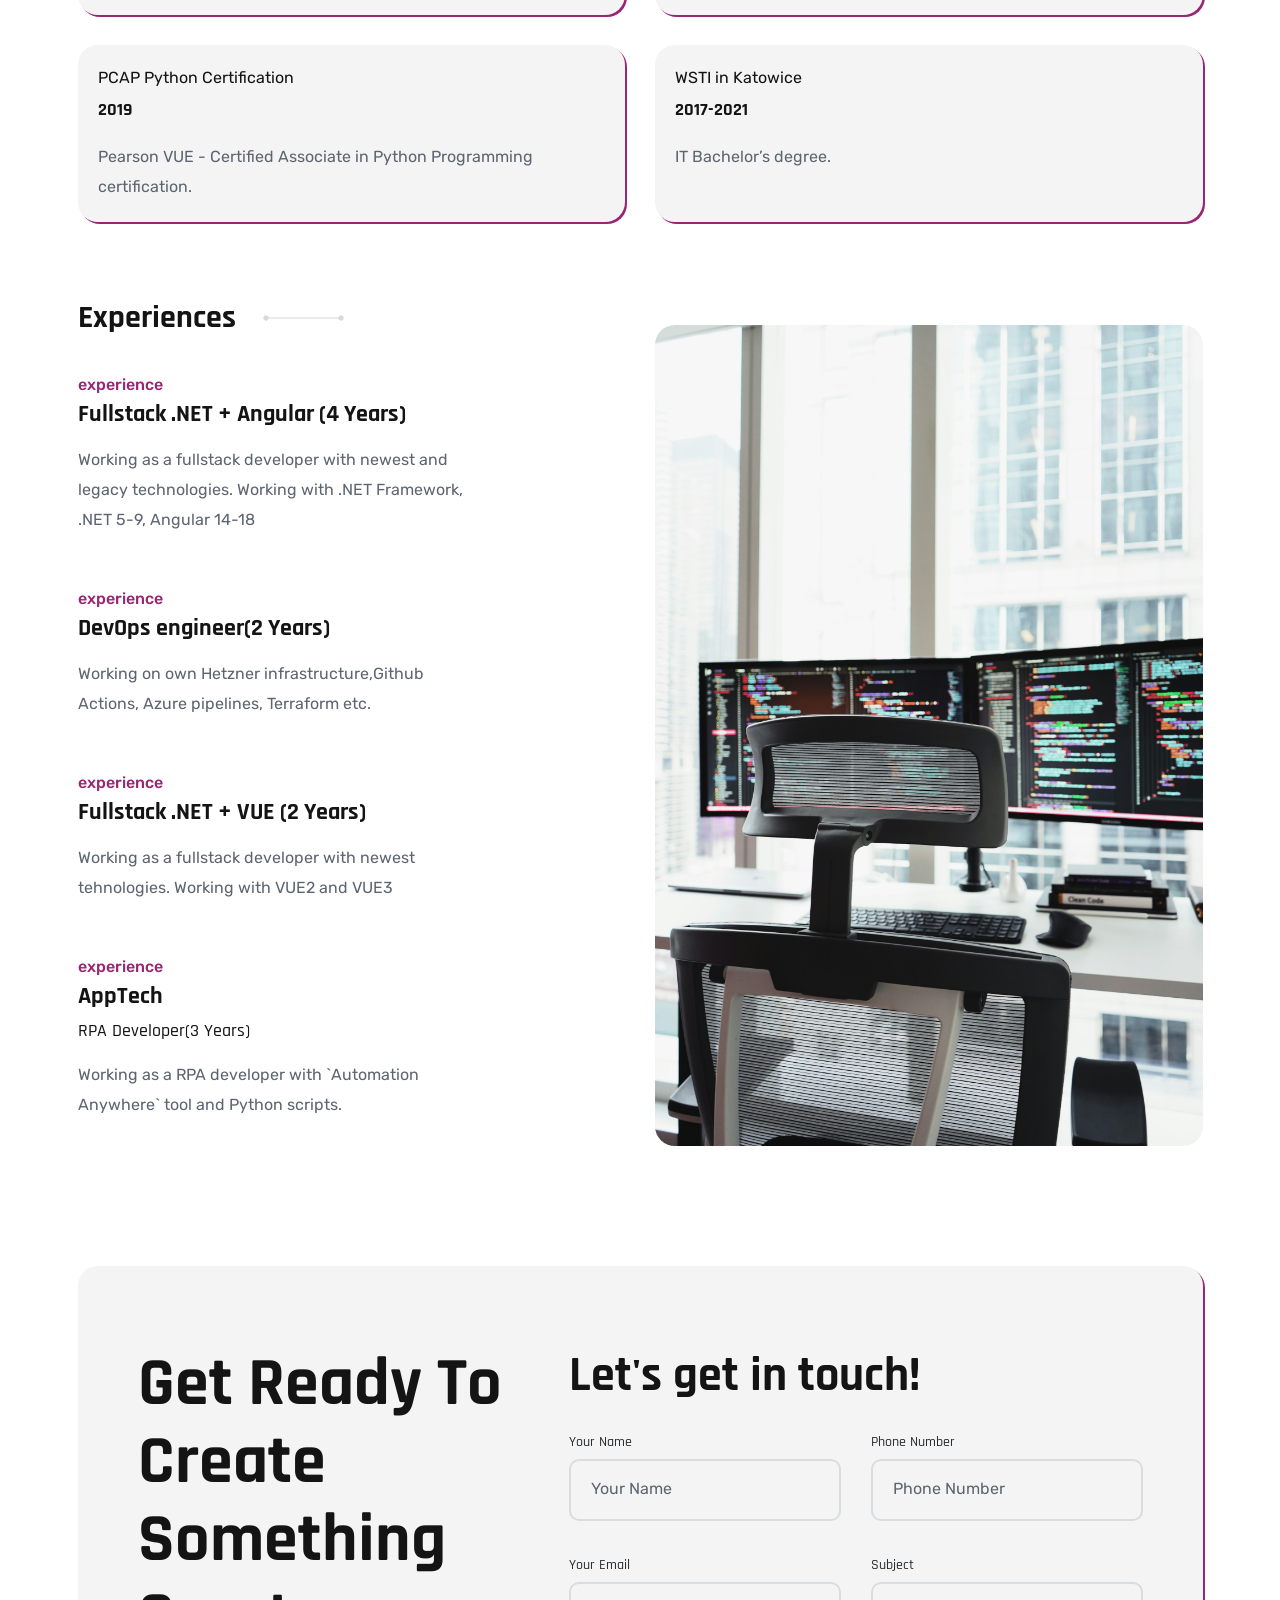
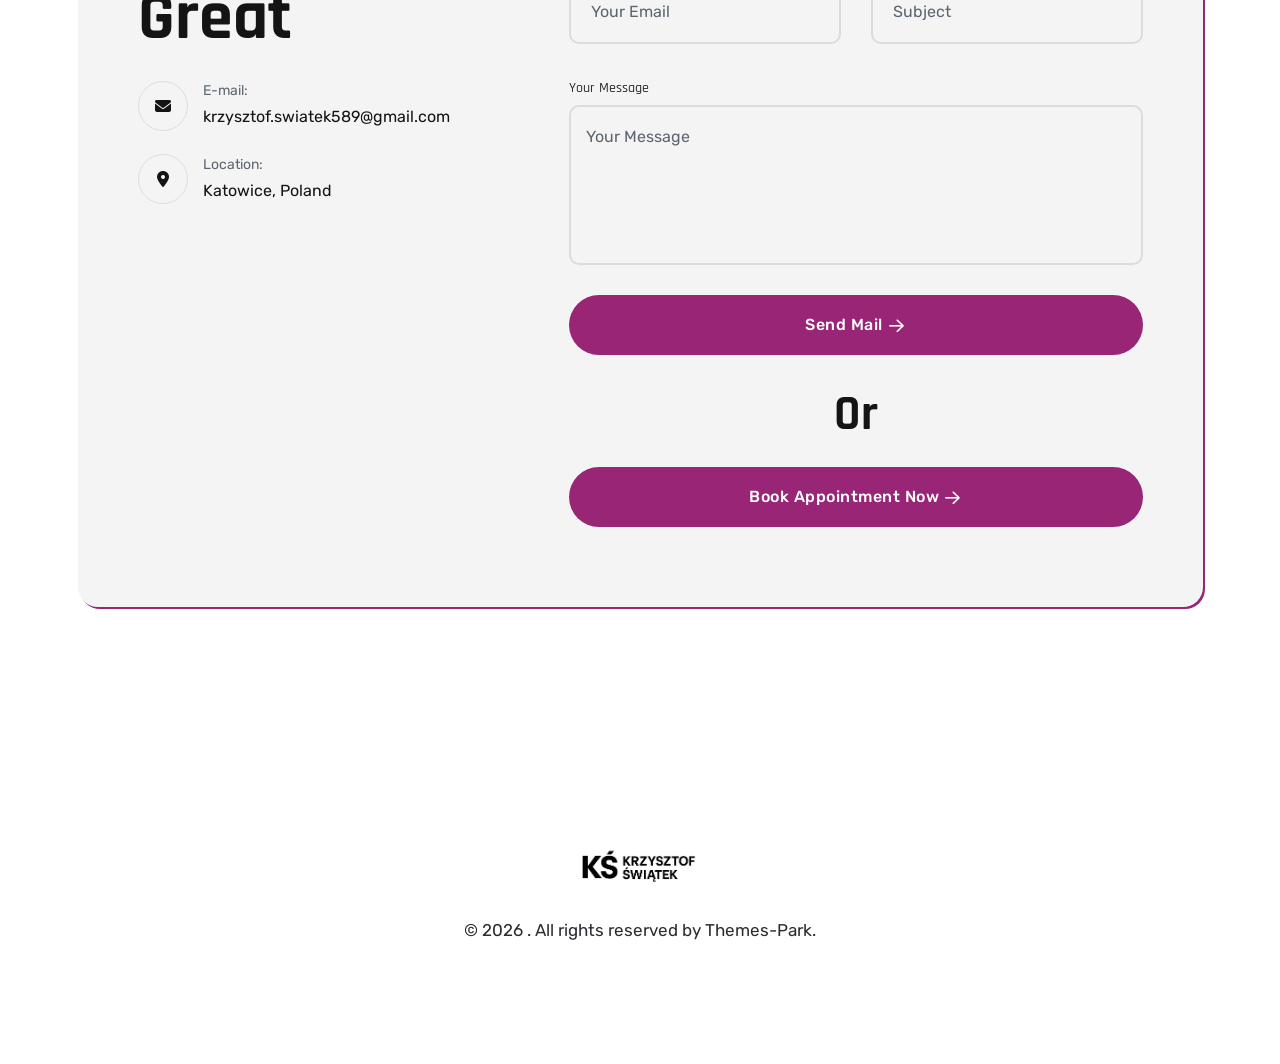
==== commit 5437878a: "added accessibility" ====
--- a/index.html
+++ b/index.html
@@ -20,21 +20,20 @@
 
 <body class="tmp-white-version spybody index-ten" data-spy="scroll" data-bs-target=".navbar-example2" data-offset="150">
 
-
     <!-- tpm-header-area start -->
-    <header class="tmp-header-area-start header-one header--sticky header--transparent">
+    <header class="tmp-header-area-start header-one header--sticky header--transparent" role="banner">
         <!-- header mid area start -->
         <div class="container">
             <div class="row">
                 <div class="col-lg-12">
                     <div class="header-content">
                         <div class="logo">
-                            <a href="/">
-                                <img class="logo-white" width="160px" src="assets/images/krsw/logo_name.png" alt="Krzysztof Świątek">
+                            <a href="/" aria-label="Homepage">
+                                <img class="logo-white" width="160px" src="assets/images/krsw/logo_name.png" alt="Krzysztof Świątek logo">
                             </a>
                         </div>
                         <div class="tmp-mainmenu-nav d-none d-xl-block">
-                            <nav class="navbar-example2 onepagenav">
+                            <nav class="navbar-example2 onepagenav" aria-label="Main navigation" role="navigation">
                                 <ul class="tmp-mainmenu nav nav-pills">
                                     <li class="current"><a class="smoth-animation" href="#home">Home</a></li>
                                     <li class="nav-item"><a class="smoth-animation" href="#about">About</a></li>
@@ -348,715 +347,6 @@
         </div>
     </section>
     <!-- Tpm Latest Service Area End -->
-    <!-- Tpm Latest Portfolio Start -->
-    <!-- <section class="tmp-portfolio-area tmp-section-gapTop" id="portfolio">
-        <div class="container">
-            <div class="section-head mb--60">
-                <div class="section-sub-title center-title tmp-scroll-trigger tmp-fade-in animation-order-1">
-                    <span class="subtitle">Latest Portfolio</span>
-                </div>
-                <h2 class="title split-collab tmp-scroll-trigger tmp-fade-in animation-order-2"> Transforming Ideas into Exceptional </h2>
-                <p class="description section-sm tmp-scroll-trigger tmp-fade-in animation-order-3">Business consulting consultants provide expert advice and guida
-                    businesses to help them improve their performance, efficiency, and organizational</p>
-            </div>
-            <div class="latest-portfolio-tabs-area">
-                <nav>
-                    <ul class="nav nav-tabs tmp-scroll-trigger tmp-fade-in animation-order-4" id="nav-tab" role="tablist">
-                        <li>
-                            <button class="nav-link active" id="nav-all-tab" data-bs-toggle="tab" data-bs-target="#nav-all" type="button" role="tab" aria-controls="nav-all" aria-selected="true">All</button>
-                        </li>
-                        <li>
-                            <button class="nav-link" id="nav-branding-tab" data-bs-toggle="tab" data-bs-target="#nav-branding" type="button" role="tab" aria-controls="nav-branding" aria-selected="false">Branding</button>
-                        </li>
-                        <li>
-                            <button class="nav-link" id="nav-design-tab" data-bs-toggle="tab" data-bs-target="#nav-design" type="button" role="tab" aria-controls="nav-design" aria-selected="false">Design</button>
-                        </li>
-                        <li>
-                            <button class="nav-link" id="nav-content-writing-tab" data-bs-toggle="tab" data-bs-target="#nav-content-writing" type="button" role="tab" aria-controls="nav-content-writing" aria-selected="false">Content writing</button>
-                        </li>
-                        <li>
-                            <button class="nav-link" id="nav-marketing-tab" data-bs-toggle="tab" data-bs-target="#nav-marketing" type="button" role="tab" aria-controls="nav-marketing" aria-selected="false">Marketing</button>
-                        </li>
-                    </ul>
-                </nav>
-                <div class="tab-content bg-blur-style-three" id="nav-tabContent">
-                    <div class="tab-pane fade show active" id="nav-all" role="tabpanel" aria-labelledby="nav-all-tab" tabindex="0">
-                        <div class="row">
-                            <div class="col-lg-4 col-md-6 col-sm-12">
-                                <div class="tmp-portfolio tmp-scroll-trigger tmp-fade-in animation-order-1">
-                                    <img src="assets/images/latest-portfolio/tab-image-1.png" alt="tab-image">
-                                    <div class="portfolio-card-content-wrap">
-                                        <div class="content-left">
-                                            <p class="portfoli-card-para">Development</p>
-                                            <h3 class="portfolio-card-title animated fadeIn"><a href="project-details-white.html">My
-                                                    Portfolio of Innovation</a></h3>
-                                        </div>
-                                        <div class="portfolio-btn">
-                                            <a href="project-details-white.html" class="tmp-arrow-icon-btn">
-                                                <div class="btn-inner">
-                                                    <i class="tmp-icon fa-solid fa-arrow-up-right"></i>
-                                                    <i class="tmp-icon-bottom fa-solid fa-arrow-up-right"></i>
-                                                </div>
-                                            </a>
-                                        </div>
-                                    </div>
-                                    <a href="project-details-white.html" class="over_link"></a>
-                                </div>
-                            </div>
-
-                            <div class="col-lg-4 col-md-6 col-sm-12">
-                                <div class="tmp-portfolio tmp-scroll-trigger tmp-fade-in animation-order-1">
-                                    <img src="assets/images/latest-portfolio/tab-image-2.png" alt="tab-image">
-                                    <div class="portfolio-card-content-wrap">
-                                        <div class="content-left">
-                                            <p class="portfoli-card-para">Development</p>
-                                            <h3 class="portfolio-card-title animated fadeIn"><a href="project-details-white.html">A
-                                                    Showcase of My Projects</a></h3>
-                                        </div>
-                                        <div class="portfolio-btn">
-                                            <a href="project-details-white.html" class="tmp-arrow-icon-btn">
-                                                <div class="btn-inner">
-                                                    <i class="tmp-icon fa-solid fa-arrow-up-right"></i>
-                                                    <i class="tmp-icon-bottom fa-solid fa-arrow-up-right"></i>
-                                                </div>
-                                            </a>
-                                        </div>
-                                    </div>
-                                    <a href="project-details-white.html" class="over_link"></a>
-                                </div>
-                            </div>
-
-                            <div class="col-lg-4 col-md-6 col-sm-12">
-                                <div class="tmp-portfolio tmp-scroll-trigger tmp-fade-in animation-order-1">
-                                    <img src="assets/images/latest-portfolio/tab-image-3.png" alt="tab-image">
-                                    <div class="portfolio-card-content-wrap">
-                                        <div class="content-left">
-                                            <p class="portfoli-card-para">Development</p>
-                                            <h3 class="portfolio-card-title animated fadeIn"><a href="project-details-white.html">Professional Showcase</a></h3>
-                                        </div>
-                                        <div class="portfolio-btn">
-                                            <a href="project-details-white.html" class="tmp-arrow-icon-btn">
-                                                <div class="btn-inner">
-                                                    <i class="tmp-icon fa-solid fa-arrow-up-right"></i>
-                                                    <i class="tmp-icon-bottom fa-solid fa-arrow-up-right"></i>
-                                                </div>
-                                            </a>
-                                        </div>
-                                    </div>
-                                    <a href="project-details-white.html" class="over_link"></a>
-                                </div>
-                            </div>
-
-                            <div class="col-lg-4 col-md-6 col-sm-12">
-                                <div class="tmp-portfolio tmp-scroll-trigger tmp-fade-in animation-order-1">
-                                    <img src="assets/images/latest-portfolio/tab-image-4.png" alt="tab-image">
-                                    <div class="portfolio-card-content-wrap">
-                                        <div class="content-left">
-                                            <p class="portfoli-card-para">Development</p>
-                                            <h3 class="portfolio-card-title animated fadeIn"><a href="project-details-white.html">My
-                                                    Journey as a Creator</a></h3>
-                                        </div>
-                                        <div class="portfolio-btn">
-                                            <a href="project-details-white.html" class="tmp-arrow-icon-btn">
-                                                <div class="btn-inner">
-                                                    <i class="tmp-icon fa-solid fa-arrow-up-right"></i>
-                                                    <i class="tmp-icon-bottom fa-solid fa-arrow-up-right"></i>
-                                                </div>
-                                            </a>
-                                        </div>
-                                    </div>
-                                    <a href="project-details-white.html" class="over_link"></a>
-                                </div>
-                            </div>
-
-                            <div class="col-lg-4 col-md-6 col-sm-12">
-                                <div class="tmp-portfolio tmp-scroll-trigger tmp-fade-in animation-order-1">
-                                    <img src="assets/images/latest-portfolio/tab-image-5.png" alt="tab-image">
-                                    <div class="portfolio-card-content-wrap">
-                                        <div class="content-left">
-                                            <p class="portfoli-card-para">Development</p>
-                                            <h3 class="portfolio-card-title animated fadeIn"><a href="project-details-white.html">A
-                                                    Journey Through My Work</a></h3>
-                                        </div>
-                                        <div class="portfolio-btn">
-                                            <a href="project-details-white.html" class="tmp-arrow-icon-btn">
-                                                <div class="btn-inner">
-                                                    <i class="tmp-icon fa-solid fa-arrow-up-right"></i>
-                                                    <i class="tmp-icon-bottom fa-solid fa-arrow-up-right"></i>
-                                                </div>
-                                            </a>
-                                        </div>
-                                    </div>
-                                    <a href="project-details-white.html" class="over_link"></a>
-                                </div>
-                            </div>
-
-                            <div class="col-lg-4 col-md-6 col-sm-12">
-                                <div class="tmp-portfolio tmp-scroll-trigger tmp-fade-in animation-order-1">
-                                    <img src="assets/images/latest-portfolio/tab-image-6.png" alt="tab-image">
-                                    <div class="portfolio-card-content-wrap">
-                                        <div class="content-left">
-                                            <p class="portfoli-card-para">Development</p>
-                                            <h3 class="portfolio-card-title animated fadeIn"><a href="project-details-white.html">A
-                                                    Portfolio of Art & Dedication</a></h3>
-                                        </div>
-                                        <div class="portfolio-btn">
-                                            <a href="project-details-white.html" class="tmp-arrow-icon-btn">
-                                                <div class="btn-inner">
-                                                    <i class="tmp-icon fa-solid fa-arrow-up-right"></i>
-                                                    <i class="tmp-icon-bottom fa-solid fa-arrow-up-right"></i>
-                                                </div>
-                                            </a>
-                                        </div>
-                                    </div>
-                                    <a href="project-details-white.html" class="over_link"></a>
-                                </div>
-                            </div>
-                        </div>
-                    </div>
-
-                    <div class="tab-pane fade" id="nav-branding" role="tabpanel" aria-labelledby="nav-branding-tab" tabindex="0">
-                        <div class="row">
-                            <div class="col-lg-4 col-md-6 col-sm-12">
-                                <div class="tmp-portfolio tmp-scroll-trigger tmp-fade-in animation-order-1">
-                                    <img src="assets/images/latest-portfolio/tab-image-7.png" alt="tab-image">
-                                    <div class="portfolio-card-content-wrap">
-                                        <div class="content-left">
-                                            <p class="portfoli-card-para">Development</p>
-                                            <h3 class="portfolio-card-title animated fadeIn"><a href="project-details-white.html">A
-                                                    Journey Through My Work</a></h3>
-                                        </div>
-                                        <div class="portfolio-btn">
-                                            <a href="project-details-white.html" class="tmp-arrow-icon-btn">
-                                                <div class="btn-inner">
-                                                    <i class="tmp-icon fa-solid fa-arrow-up-right"></i>
-                                                    <i class="tmp-icon-bottom fa-solid fa-arrow-up-right"></i>
-                                                </div>
-                                            </a>
-                                        </div>
-                                    </div>
-                                    <a href="project-details-white.html" class="over_link"></a>
-                                </div>
-                            </div>
-
-                            <div class="col-lg-4 col-md-6 col-sm-12">
-                                <div class="tmp-portfolio tmp-scroll-trigger tmp-fade-in animation-order-1">
-                                    <img src="assets/images/latest-portfolio/tab-image-6.png" alt="tab-image">
-                                    <div class="portfolio-card-content-wrap">
-                                        <div class="content-left">
-                                            <p class="portfoli-card-para">Development</p>
-                                            <h3 class="portfolio-card-title animated fadeIn"><a href="project-details-white.html">A
-                                                    Showcase of My Projects</a></h3>
-                                        </div>
-                                        <div class="portfolio-btn">
-                                            <a href="project-details-white.html" class="tmp-arrow-icon-btn">
-                                                <div class="btn-inner">
-                                                    <i class="tmp-icon fa-solid fa-arrow-up-right"></i>
-                                                    <i class="tmp-icon-bottom fa-solid fa-arrow-up-right"></i>
-                                                </div>
-                                            </a>
-                                        </div>
-                                    </div>
-                                    <a href="project-details-white.html" class="over_link"></a>
-                                </div>
-                            </div>
-
-                            <div class="col-lg-4 col-md-6 col-sm-12">
-                                <div class="tmp-portfolio tmp-scroll-trigger tmp-fade-in animation-order-1">
-                                    <img src="assets/images/latest-portfolio/tab-image-5.png" alt="tab-image">
-                                    <div class="portfolio-card-content-wrap">
-                                        <div class="content-left">
-                                            <p class="portfoli-card-para">Development</p>
-                                            <h3 class="portfolio-card-title animated fadeIn"><a href="project-details-white.html">My
-                                                    Journey as a Creator</a></h3>
-                                        </div>
-                                        <div class="portfolio-btn">
-                                            <a href="project-details-white.html" class="tmp-arrow-icon-btn">
-                                                <div class="btn-inner">
-                                                    <i class="tmp-icon fa-solid fa-arrow-up-right"></i>
-                                                    <i class="tmp-icon-bottom fa-solid fa-arrow-up-right"></i>
-                                                </div>
-                                            </a>
-                                        </div>
-                                    </div>
-                                    <a href="project-details-white.html" class="over_link"></a>
-                                </div>
-                            </div>
-
-                            <div class="col-lg-4 col-md-6 col-sm-12">
-                                <div class="tmp-portfolio tmp-scroll-trigger tmp-fade-in animation-order-1">
-                                    <img src="assets/images/latest-portfolio/tab-image-4.png" alt="tab-image">
-                                    <div class="portfolio-card-content-wrap">
-                                        <div class="content-left">
-                                            <p class="portfoli-card-para">Development</p>
-                                            <h3 class="portfolio-card-title animated fadeIn"><a href="project-details-white.html">My
-                                                    Professional Portfolio</a></h3>
-                                        </div>
-                                        <div class="portfolio-btn">
-                                            <a href="project-details-white.html" class="tmp-arrow-icon-btn">
-                                                <div class="btn-inner">
-                                                    <i class="tmp-icon fa-solid fa-arrow-up-right"></i>
-                                                    <i class="tmp-icon-bottom fa-solid fa-arrow-up-right"></i>
-                                                </div>
-                                            </a>
-                                        </div>
-                                    </div>
-                                    <a href="project-details-white.html" class="over_link"></a>
-                                </div>
-                            </div>
-
-                            <div class="col-lg-4 col-md-6 col-sm-12">
-                                <div class="tmp-portfolio tmp-scroll-trigger tmp-fade-in animation-order-1">
-                                    <img src="assets/images/latest-portfolio/tab-image-3.png" alt="tab-image">
-                                    <div class="portfolio-card-content-wrap">
-                                        <div class="content-left">
-                                            <p class="portfoli-card-para">Development</p>
-                                            <h3 class="portfolio-card-title animated fadeIn"><a href="project-details-white.html">Transforming Ideas into Reality</a></h3>
-                                        </div>
-                                        <div class="portfolio-btn">
-                                            <a href="project-details-white.html" class="tmp-arrow-icon-btn">
-                                                <div class="btn-inner">
-                                                    <i class="tmp-icon fa-solid fa-arrow-up-right"></i>
-                                                    <i class="tmp-icon-bottom fa-solid fa-arrow-up-right"></i>
-                                                </div>
-                                            </a>
-                                        </div>
-                                    </div>
-                                    <a href="project-details-white.html" class="over_link"></a>
-                                </div>
-                            </div>
-
-                            <div class="col-lg-4 col-md-6 col-sm-12">
-                                <div class="tmp-portfolio tmp-scroll-trigger tmp-fade-in animation-order-1">
-                                    <img src="assets/images/latest-portfolio/tab-image-2.png" alt="tab-image">
-                                    <div class="portfolio-card-content-wrap">
-                                        <div class="content-left">
-                                            <p class="portfoli-card-para">Development</p>
-                                            <h3 class="portfolio-card-title animated fadeIn"><a href="project-details-white.html">Unveiling Potential</a></h3>
-                                        </div>
-                                        <div class="portfolio-btn">
-                                            <a href="project-details-white.html" class="tmp-arrow-icon-btn">
-                                                <div class="btn-inner">
-                                                    <i class="tmp-icon fa-solid fa-arrow-up-right"></i>
-                                                    <i class="tmp-icon-bottom fa-solid fa-arrow-up-right"></i>
-                                                </div>
-                                            </a>
-                                        </div>
-                                    </div>
-                                    <a href="project-details-white.html" class="over_link"></a>
-                                </div>
-                            </div>
-                        </div>
-                    </div>
-
-                    <div class="tab-pane fade" id="nav-design" role="tabpanel" aria-labelledby="nav-design-tab" tabindex="0">
-                        <div class="row">
-                            <div class="col-lg-4 col-md-6 col-sm-12">
-                                <div class="tmp-portfolio tmp-scroll-trigger tmp-fade-in animation-order-1">
-                                    <img src="assets/images/latest-portfolio/tab-image-1.png" alt="tab-image">
-                                    <div class="portfolio-card-content-wrap">
-                                        <div class="content-left">
-                                            <p class="portfoli-card-para">Development</p>
-                                            <h3 class="portfolio-card-title animated fadeIn"><a href="project-details-white.html">My
-                                                    Portfolio of Innovation</a></h3>
-                                        </div>
-                                        <div class="portfolio-btn">
-                                            <a href="project-details-white.html" class="tmp-arrow-icon-btn">
-                                                <div class="btn-inner">
-                                                    <i class="tmp-icon fa-solid fa-arrow-up-right"></i>
-                                                    <i class="tmp-icon-bottom fa-solid fa-arrow-up-right"></i>
-                                                </div>
-                                            </a>
-                                        </div>
-                                    </div>
-                                    <a href="project-details-white.html" class="over_link"></a>
-                                </div>
-                            </div>
-
-                            <div class="col-lg-4 col-md-6 col-sm-12">
-                                <div class="tmp-portfolio tmp-scroll-trigger tmp-fade-in animation-order-1">
-                                    <img src="assets/images/latest-portfolio/tab-image-2.png" alt="tab-image">
-                                    <div class="portfolio-card-content-wrap">
-                                        <div class="content-left">
-                                            <p class="portfoli-card-para">Development</p>
-                                            <h3 class="portfolio-card-title animated fadeIn"><a href="project-details-white.html">A
-                                                    Showcase of My Projects</a></h3>
-                                        </div>
-                                        <div class="portfolio-btn">
-                                            <a href="project-details-white.html" class="tmp-arrow-icon-btn">
-                                                <div class="btn-inner">
-                                                    <i class="tmp-icon fa-solid fa-arrow-up-right"></i>
-                                                    <i class="tmp-icon-bottom fa-solid fa-arrow-up-right"></i>
-                                                </div>
-                                            </a>
-                                        </div>
-                                    </div>
-                                    <a href="project-details-white.html" class="over_link"></a>
-                                </div>
-                            </div>
-
-                            <div class="col-lg-4 col-md-6 col-sm-12">
-                                <div class="tmp-portfolio tmp-scroll-trigger tmp-fade-in animation-order-1">
-                                    <img src="assets/images/latest-portfolio/tab-image-3.png" alt="tab-image">
-                                    <div class="portfolio-card-content-wrap">
-                                        <div class="content-left">
-                                            <p class="portfoli-card-para">Development</p>
-                                            <h3 class="portfolio-card-title animated fadeIn"><a href="project-details-white.html">Professional Showcase</a></h3>
-                                        </div>
-                                        <div class="portfolio-btn">
-                                            <a href="project-details-white.html" class="tmp-arrow-icon-btn">
-                                                <div class="btn-inner">
-                                                    <i class="tmp-icon fa-solid fa-arrow-up-right"></i>
-                                                    <i class="tmp-icon-bottom fa-solid fa-arrow-up-right"></i>
-                                                </div>
-                                            </a>
-                                        </div>
-                                    </div>
-                                    <a href="project-details-white.html" class="over_link"></a>
-                                </div>
-                            </div>
-
-                            <div class="col-lg-4 col-md-6 col-sm-12">
-                                <div class="tmp-portfolio tmp-scroll-trigger tmp-fade-in animation-order-1">
-                                    <img src="assets/images/latest-portfolio/tab-image-4.png" alt="tab-image">
-                                    <div class="portfolio-card-content-wrap">
-                                        <div class="content-left">
-                                            <p class="portfoli-card-para">Development</p>
-                                            <h3 class="portfolio-card-title animated fadeIn"><a href="project-details-white.html">My
-                                                    Journey as a Creator</a></h3>
-                                        </div>
-                                        <div class="portfolio-btn">
-                                            <a href="project-details-white.html" class="tmp-arrow-icon-btn">
-                                                <div class="btn-inner">
-                                                    <i class="tmp-icon fa-solid fa-arrow-up-right"></i>
-                                                    <i class="tmp-icon-bottom fa-solid fa-arrow-up-right"></i>
-                                                </div>
-                                            </a>
-                                        </div>
-                                    </div>
-                                    <a href="project-details-white.html" class="over_link"></a>
-                                </div>
-                            </div>
-
-                            <div class="col-lg-4 col-md-6 col-sm-12">
-                                <div class="tmp-portfolio tmp-scroll-trigger tmp-fade-in animation-order-1">
-                                    <img src="assets/images/latest-portfolio/tab-image-5.png" alt="tab-image">
-                                    <div class="portfolio-card-content-wrap">
-                                        <div class="content-left">
-                                            <p class="portfoli-card-para">Development</p>
-                                            <h3 class="portfolio-card-title animated fadeIn"><a href="project-details-white.html">A
-                                                    Journey Through My Work</a></h3>
-                                        </div>
-                                        <div class="portfolio-btn">
-                                            <a href="project-details-white.html" class="tmp-arrow-icon-btn">
-                                                <div class="btn-inner">
-                                                    <i class="tmp-icon fa-solid fa-arrow-up-right"></i>
-                                                    <i class="tmp-icon-bottom fa-solid fa-arrow-up-right"></i>
-                                                </div>
-                                            </a>
-                                        </div>
-                                    </div>
-                                    <a href="project-details-white.html" class="over_link"></a>
-                                </div>
-                            </div>
-
-                            <div class="col-lg-4 col-md-6 col-sm-12">
-                                <div class="tmp-portfolio tmp-scroll-trigger tmp-fade-in animation-order-1">
-                                    <img src="assets/images/latest-portfolio/tab-image-6.png" alt="tab-image">
-                                    <div class="portfolio-card-content-wrap">
-                                        <div class="content-left">
-                                            <p class="portfoli-card-para">Development</p>
-                                            <h3 class="portfolio-card-title animated fadeIn"><a href="project-details-white.html">A
-                                                    Portfolio of Art & Dedication</a></h3>
-                                        </div>
-                                        <div class="portfolio-btn">
-                                            <a href="project-details-white.html" class="tmp-arrow-icon-btn">
-                                                <div class="btn-inner">
-                                                    <i class="tmp-icon fa-solid fa-arrow-up-right"></i>
-                                                    <i class="tmp-icon-bottom fa-solid fa-arrow-up-right"></i>
-                                                </div>
-                                            </a>
-                                        </div>
-                                    </div>
-                                    <a href="project-details-white.html" class="over_link"></a>
-                                </div>
-                            </div>
-                        </div>
-                    </div>
-
-                    <div class="tab-pane fade" id="nav-content-writing" role="tabpanel" aria-labelledby="nav-content-writing-tab" tabindex="0">
-                        <div class="row">
-                            <div class="col-lg-4 col-md-6 col-sm-12">
-                                <div class="tmp-portfolio tmp-scroll-trigger tmp-fade-in animation-order-1">
-                                    <img src="assets/images/latest-portfolio/tab-image-7.png" alt="tab-image">
-                                    <div class="portfolio-card-content-wrap">
-                                        <div class="content-left">
-                                            <p class="portfoli-card-para">Development</p>
-                                            <h3 class="portfolio-card-title animated fadeIn"><a href="project-details-white.html">A
-                                                    Journey Through My Work</a></h3>
-                                        </div>
-                                        <div class="portfolio-btn">
-                                            <a href="project-details-white.html" class="tmp-arrow-icon-btn">
-                                                <div class="btn-inner">
-                                                    <i class="tmp-icon fa-solid fa-arrow-up-right"></i>
-                                                    <i class="tmp-icon-bottom fa-solid fa-arrow-up-right"></i>
-                                                </div>
-                                            </a>
-                                        </div>
-                                    </div>
-                                    <a href="project-details-white.html" class="over_link"></a>
-                                </div>
-                            </div>
-
-                            <div class="col-lg-4 col-md-6 col-sm-12">
-                                <div class="tmp-portfolio tmp-scroll-trigger tmp-fade-in animation-order-1">
-                                    <img src="assets/images/latest-portfolio/tab-image-6.png" alt="tab-image">
-                                    <div class="portfolio-card-content-wrap">
-                                        <div class="content-left">
-                                            <p class="portfoli-card-para">Development</p>
-                                            <h3 class="portfolio-card-title animated fadeIn"><a href="project-details-white.html">A
-                                                    Showcase of My Projects</a></h3>
-                                        </div>
-                                        <div class="portfolio-btn">
-                                            <a href="project-details-white.html" class="tmp-arrow-icon-btn">
-                                                <div class="btn-inner">
-                                                    <i class="tmp-icon fa-solid fa-arrow-up-right"></i>
-                                                    <i class="tmp-icon-bottom fa-solid fa-arrow-up-right"></i>
-                                                </div>
-                                            </a>
-                                        </div>
-                                    </div>
-                                    <a href="project-details-white.html" class="over_link"></a>
-                                </div>
-                            </div>
-
-                            <div class="col-lg-4 col-md-6 col-sm-12">
-                                <div class="tmp-portfolio tmp-scroll-trigger tmp-fade-in animation-order-1">
-                                    <img src="assets/images/latest-portfolio/tab-image-5.png" alt="tab-image">
-                                    <div class="portfolio-card-content-wrap">
-                                        <div class="content-left">
-                                            <p class="portfoli-card-para">Development</p>
-                                            <h3 class="portfolio-card-title animated fadeIn"><a href="project-details-white.html">My
-                                                    Journey as a Creator</a></h3>
-                                        </div>
-                                        <div class="portfolio-btn">
-                                            <a href="project-details-white.html" class="tmp-arrow-icon-btn">
-                                                <div class="btn-inner">
-                                                    <i class="tmp-icon fa-solid fa-arrow-up-right"></i>
-                                                    <i class="tmp-icon-bottom fa-solid fa-arrow-up-right"></i>
-                                                </div>
-                                            </a>
-                                        </div>
-                                    </div>
-                                    <a href="project-details-white.html" class="over_link"></a>
-                                </div>
-                            </div>
-
-                            <div class="col-lg-4 col-md-6 col-sm-12">
-                                <div class="tmp-portfolio tmp-scroll-trigger tmp-fade-in animation-order-1">
-                                    <img src="assets/images/latest-portfolio/tab-image-4.png" alt="tab-image">
-                                    <div class="portfolio-card-content-wrap">
-                                        <div class="content-left">
-                                            <p class="portfoli-card-para">Development</p>
-                                            <h3 class="portfolio-card-title animated fadeIn"><a href="project-details-white.html">My
-                                                    Professional Portfolio</a></h3>
-                                        </div>
-                                        <div class="portfolio-btn">
-                                            <a href="project-details-white.html" class="tmp-arrow-icon-btn">
-                                                <div class="btn-inner">
-                                                    <i class="tmp-icon fa-solid fa-arrow-up-right"></i>
-                                                    <i class="tmp-icon-bottom fa-solid fa-arrow-up-right"></i>
-                                                </div>
-                                            </a>
-                                        </div>
-                                    </div>
-                                    <a href="project-details-white.html" class="over_link"></a>
-                                </div>
-                            </div>
-
-                            <div class="col-lg-4 col-md-6 col-sm-12">
-                                <div class="tmp-portfolio tmp-scroll-trigger tmp-fade-in animation-order-1">
-                                    <img src="assets/images/latest-portfolio/tab-image-3.png" alt="tab-image">
-                                    <div class="portfolio-card-content-wrap">
-                                        <div class="content-left">
-                                            <p class="portfoli-card-para">Development</p>
-                                            <h3 class="portfolio-card-title animated fadeIn"><a href="project-details-white.html">Transforming Ideas into Reality</a></h3>
-                                        </div>
-                                        <div class="portfolio-btn">
-                                            <a href="project-details-white.html" class="tmp-arrow-icon-btn">
-                                                <div class="btn-inner">
-                                                    <i class="tmp-icon fa-solid fa-arrow-up-right"></i>
-                                                    <i class="tmp-icon-bottom fa-solid fa-arrow-up-right"></i>
-                                                </div>
-                                            </a>
-                                        </div>
-                                    </div>
-                                    <a href="project-details-white.html" class="over_link"></a>
-                                </div>
-                            </div>
-
-                            <div class="col-lg-4 col-md-6 col-sm-12">
-                                <div class="tmp-portfolio tmp-scroll-trigger tmp-fade-in animation-order-1">
-                                    <img src="assets/images/latest-portfolio/tab-image-2.png" alt="tab-image">
-                                    <div class="portfolio-card-content-wrap">
-                                        <div class="content-left">
-                                            <p class="portfoli-card-para">Development</p>
-                                            <h3 class="portfolio-card-title animated fadeIn"><a href="project-details-white.html">Unveiling Potential</a></h3>
-                                        </div>
-                                        <div class="portfolio-btn">
-                                            <a href="project-details-white.html" class="tmp-arrow-icon-btn">
-                                                <div class="btn-inner">
-                                                    <i class="tmp-icon fa-solid fa-arrow-up-right"></i>
-                                                    <i class="tmp-icon-bottom fa-solid fa-arrow-up-right"></i>
-                                                </div>
-                                            </a>
-                                        </div>
-                                    </div>
-                                    <a href="project-details-white.html" class="over_link"></a>
-                                </div>
-                            </div>
-                        </div>
-                    </div>
-
-                    <div class="tab-pane fade" id="nav-marketing" role="tabpanel" aria-labelledby="nav-marketing-tab" tabindex="0">
-                        <div class="row">
-                            <div class="col-lg-4 col-md-6 col-sm-12">
-                                <div class="tmp-portfolio tmp-scroll-trigger tmp-fade-in animation-order-1">
-                                    <img src="assets/images/latest-portfolio/tab-image-7.png" alt="tab-image">
-                                    <div class="portfolio-card-content-wrap">
-                                        <div class="content-left">
-                                            <p class="portfoli-card-para">Development</p>
-                                            <h3 class="portfolio-card-title animated fadeIn"><a href="project-details-white.html">A
-                                                    Journey Through My Work</a></h3>
-                                        </div>
-                                        <div class="portfolio-btn">
-                                            <a href="project-details-white.html" class="tmp-arrow-icon-btn">
-                                                <div class="btn-inner">
-                                                    <i class="tmp-icon fa-solid fa-arrow-up-right"></i>
-                                                    <i class="tmp-icon-bottom fa-solid fa-arrow-up-right"></i>
-                                                </div>
-                                            </a>
-                                        </div>
-                                    </div>
-                                    <a href="project-details-white.html" class="over_link"></a>
-                                </div>
-                            </div>
-
-                            <div class="col-lg-4 col-md-6 col-sm-12">
-                                <div class="tmp-portfolio tmp-scroll-trigger tmp-fade-in animation-order-1">
-                                    <img src="assets/images/latest-portfolio/tab-image-6.png" alt="tab-image">
-                                    <div class="portfolio-card-content-wrap">
-                                        <div class="content-left">
-                                            <p class="portfoli-card-para">Development</p>
-                                            <h3 class="portfolio-card-title animated fadeIn"><a href="project-details-white.html">A
-                                                    Showcase of My Projects</a></h3>
-                                        </div>
-                                        <div class="portfolio-btn">
-                                            <a href="project-details-white.html" class="tmp-arrow-icon-btn">
-                                                <div class="btn-inner">
-                                                    <i class="tmp-icon fa-solid fa-arrow-up-right"></i>
-                                                    <i class="tmp-icon-bottom fa-solid fa-arrow-up-right"></i>
-                                                </div>
-                                            </a>
-                                        </div>
-                                    </div>
-                                    <a href="project-details-white.html" class="over_link"></a>
-                                </div>
-                            </div>
-
-                            <div class="col-lg-4 col-md-6 col-sm-12">
-                                <div class="tmp-portfolio tmp-scroll-trigger tmp-fade-in animation-order-1">
-                                    <img src="assets/images/latest-portfolio/tab-image-5.png" alt="tab-image">
-                                    <div class="portfolio-card-content-wrap">
-                                        <div class="content-left">
-                                            <p class="portfoli-card-para">Development</p>
-                                            <h3 class="portfolio-card-title animated fadeIn"><a href="project-details-white.html">My
-                                                    Journey as a Creator</a></h3>
-                                        </div>
-                                        <div class="portfolio-btn">
-                                            <a href="project-details-white.html" class="tmp-arrow-icon-btn">
-                                                <div class="btn-inner">
-                                                    <i class="tmp-icon fa-solid fa-arrow-up-right"></i>
-                                                    <i class="tmp-icon-bottom fa-solid fa-arrow-up-right"></i>
-                                                </div>
-                                            </a>
-                                        </div>
-                                    </div>
-                                    <a href="project-details-white.html" class="over_link"></a>
-                                </div>
-                            </div>
-
-                            <div class="col-lg-4 col-md-6 col-sm-12">
-                                <div class="tmp-portfolio tmp-scroll-trigger tmp-fade-in animation-order-1">
-                                    <img src="assets/images/latest-portfolio/tab-image-4.png" alt="tab-image">
-                                    <div class="portfolio-card-content-wrap">
-                                        <div class="content-left">
-                                            <p class="portfoli-card-para">Development</p>
-                                            <h3 class="portfolio-card-title animated fadeIn"><a href="project-details-white.html">My
-                                                    Professional Portfolio</a></h3>
-                                        </div>
-                                        <div class="portfolio-btn">
-                                            <a href="project-details-white.html" class="tmp-arrow-icon-btn">
-                                                <div class="btn-inner">
-                                                    <i class="tmp-icon fa-solid fa-arrow-up-right"></i>
-                                                    <i class="tmp-icon-bottom fa-solid fa-arrow-up-right"></i>
-                                                </div>
-                                            </a>
-                                        </div>
-                                    </div>
-                                    <a href="project-details-white.html" class="over_link"></a>
-                                </div>
-                            </div>
-
-                            <div class="col-lg-4 col-md-6 col-sm-12">
-                                <div class="tmp-portfolio tmp-scroll-trigger tmp-fade-in animation-order-1">
-                                    <img src="assets/images/latest-portfolio/tab-image-3.png" alt="tab-image">
-                                    <div class="portfolio-card-content-wrap">
-                                        <div class="content-left">
-                                            <p class="portfoli-card-para">Development</p>
-                                            <h3 class="portfolio-card-title animated fadeIn"><a href="project-details-white.html">Transforming Ideas into Reality</a></h3>
-                                        </div>
-                                        <div class="portfolio-btn">
-                                            <a href="project-details-white.html" class="tmp-arrow-icon-btn">
-                                                <div class="btn-inner">
-                                                    <i class="tmp-icon fa-solid fa-arrow-up-right"></i>
-                                                    <i class="tmp-icon-bottom fa-solid fa-arrow-up-right"></i>
-                                                </div>
-                                            </a>
-                                        </div>
-                                    </div>
-                                    <a href="project-details-white.html" class="over_link"></a>
-                                </div>
-                            </div>
-
-                            <div class="col-lg-4 col-md-6 col-sm-12">
-                                <div class="tmp-portfolio tmp-scroll-trigger tmp-fade-in animation-order-1">
-                                    <img src="assets/images/latest-portfolio/tab-image-2.png" alt="tab-image">
-                                    <div class="portfolio-card-content-wrap">
-                                        <div class="content-left">
-                                            <p class="portfoli-card-para">Development</p>
-                                            <h3 class="portfolio-card-title animated fadeIn"><a href="project-details-white.html">Unveiling Potential</a></h3>
-                                        </div>
-                                        <div class="portfolio-btn">
-                                            <a href="project-details-white.html" class="tmp-arrow-icon-btn">
-                                                <div class="btn-inner">
-                                                    <i class="tmp-icon fa-solid fa-arrow-up-right"></i>
-                                                    <i class="tmp-icon-bottom fa-solid fa-arrow-up-right"></i>
-                                                </div>
-                                            </a>
-                                        </div>
-                                    </div>
-                                    <a href="project-details-white.html" class="over_link"></a>
-                                </div>
-                            </div>
-                        </div>
-                    </div>
-                </div>
-            </div>
-        </div>
-    </section> -->
-    <!-- Tpm Latest Portfolio End -->
-
     <!-- Tpm Education Experience Area Start -->
     <section class="education-experience tmp-section-gapTop" id="resume">
         <div class="container">
@@ -1171,87 +461,6 @@
         </div>
     </section>
     <!-- Tpm Education Experience Area End -->
-
-    <!-- Tpm Blog and news Area Start -->
-    <!-- <section class="blog-and-news-are tmp-section-gap" id="blog">
-        <div class="container">
-            <div class="section-head mb--60">
-                <div class="section-sub-title center-title tmp-scroll-trigger tmp-fade-in animation-order-1">
-                    <span class="subtitle">Blog and news</span>
-                </div>
-                <h2 class="title split-collab tmp-scroll-trigger tmp-fade-in animation-order-2">Elevating Personal
-                    Branding the <br> through Powerful Portfolios</h2>
-            </div>
-            <div class="row">
-                <div class="col-lg-4 col-md-6 col-sm-6">
-                    <div class="blog-card tmp-hover-link image-box-hover tmp-scroll-trigger tmp-fade-in animation-order-1">
-                        <div class="img-box">
-                            <a href="blog-details-white.html">
-                                <img class="w-100" src="assets/images/blog/blog-img-1.jpg" alt="Blog Thumbnail">
-                            </a>
-                            <ul class="blog-tags">
-                                <li><span class="tag-icon"><i class="fa-regular fa-user"></i></span>Krzysztof</li>
-                                <li><span class="tag-icon"><i class="fa-solid fa-calendar-days"></i></span>July 18 2025</li>
-                            </ul>
-                        </div>
-                        <div class="blog-content-wrap">
-                            <h3 class="blog-title"><a class="link" href="blog-details-white.html">Inspiring the World, One
-                                    Project at a
-                                    Time for the
-                                    man</a></h3>
-                            <div class="more-btn tmp-link-animation">
-                                <a href="blog-details-white.html" class="read-more-btn">Read More <span class="read-more-icon"><i
-                            class="fa-solid fa-angle-right"></i></span></a>
-                            </div>
-                        </div>
-                    </div>
-                </div>
-                <div class="col-lg-4 col-md-6 col-sm-6">
-                    <div class="blog-card tmp-hover-link image-box-hover tmp-scroll-trigger tmp-fade-in animation-order-2">
-                        <div class="img-box">
-                            <a href="blog-details-white.html">
-                                <img class="w-100" src="assets/images/blog/blog-img-2.jpg" alt="Blog Thumbnail">
-                            </a>
-                            <ul class="blog-tags">
-                                <li><span class="tag-icon"><i class="fa-regular fa-user"></i></span>Krzysztof</li>
-                                <li><span class="tag-icon"><i class="fa-solid fa-calendar-days"></i></span>April 10 2025</li>
-                            </ul>
-                        </div>
-                        <div class="blog-content-wrap">
-                            <h3 class="blog-title"><a class="link" href="blog-details-white.html">Let’s bring your ideas to life! Contact me, and let’s</a></h3>
-                            <div class="more-btn tmp-link-animation">
-                                <a href="blog-details-white.html" class="read-more-btn">Read More <span class="read-more-icon"><i
-                            class="fa-solid fa-angle-right"></i></span></a>
-                            </div>
-                        </div>
-                    </div>
-                </div>
-                <div class="col-lg-4 col-md-6 col-sm-6">
-                    <div class="blog-card tmp-hover-link image-box-hover tmp-scroll-trigger tmp-fade-in animation-order-3">
-                        <div class="img-box">
-                            <a href="blog-details-white.html">
-                                <img class="w-100" src="assets/images/blog/blog-img-3.jpg" alt="Blog Thumbnail">
-                            </a>
-                            <ul class="blog-tags">
-                                <li><span class="tag-icon"><i class="fa-regular fa-user"></i></span>Krzysztof</li>
-                                <li><span class="tag-icon"><i class="fa-solid fa-calendar-days"></i></span>November 6 2024</li>
-                            </ul>
-                        </div>
-                        <div class="blog-content-wrap">
-                            <h3 class="blog-title"><a class="link" href="blog-details-white.html">Each one showcases my approach and dedication man</a></h3>
-                            <div class="more-btn tmp-link-animation">
-                                <a href="blog-details-white.html" class="read-more-btn">Read More <span class="read-more-icon"><i
-                            class="fa-solid fa-angle-right"></i></span></a>
-                            </div>
-                        </div>
-                    </div>
-                </div>
-            </div>
-        </div>
-    </section> -->
-    <!-- Tpm Blog and news Area End -->
-
-
     <!-- Tpm Get In touch start -->
     <section class="get-in-touch-area tmp-section-gap" id="contacts">
         <div class="container">
@@ -1287,56 +496,56 @@
                             </div>
                             <div class="contact-form">
                                 <div id="form-messages" class="error"></div>
-                                <form class="tmp-dynamic-form" id="contact-form" action="https://formspree.io/f/mjkoygny" method="POST">
+                                <form class="tmp-dynamic-form" id="contact-form" action="https://formspree.io/f/mjkoygny" method="POST" role="form" aria-describedby="form-messages">
                                     <div class="contact-form-wrapper row">
                                         <div class="col-lg-6">
                                             <div class="form-group">
-                                                <input class="input-field" name="name" id="contact-name" placeholder="Your Name" type="text" required>
+                                                <label for="contact-name">Your Name</label>
+                                                <input class="input-field" name="name" id="contact-name" placeholder="Your Name" type="text" required aria-required="true" autocomplete="name">
                                             </div>
                                         </div>
-
                                         <div class="col-lg-6">
                                             <div class="form-group">
-                                                <input class="input-field" name="phone" id="contact-phone" placeholder="Phone Number" type="number" required>
+                                                <label for="contact-phone">Phone Number</label>
+                                                <input class="input-field" name="phone" id="contact-phone" placeholder="Phone Number" type="tel" required aria-required="true" autocomplete="tel">
                                             </div>
                                         </div>
-
                                         <div class="col-lg-6">
                                             <div class="form-group">
-                                                <input class="input-field" id="contact-email" name="email" placeholder="Your Email" type="email" required>
+                                                <label for="contact-email">Your Email</label>
+                                                <input class="input-field" id="contact-email" name="email" placeholder="Your Email" type="email" required aria-required="true" autocomplete="email">
                                             </div>
                                         </div>
-
                                         <div class="col-lg-6">
                                             <div class="form-group">
-                                                <input class="input-field" type="text" id="subject" name="subject" placeholder="Subject">
+                                                <label for="subject">Subject</label>
+                                                <input class="input-field" type="text" id="subject" name="subject" placeholder="Subject" autocomplete="subject">
                                             </div>
                                         </div>
-
                                         <div class="col-lg-12">
                                             <div class="form-group">
-                                                <textarea class="input-field" placeholder="Your Message" name="message" id="contact-message" required></textarea>
+                                                <label for="contact-message">Your Message</label>
+                                                <textarea class="input-field" placeholder="Your Message" name="message" id="contact-message" required aria-required="true" autocomplete="off"></textarea>
                                             </div>
                                         </div>
-
                                         <div class="col-lg-12">
                                             <div class="tmp-button-here">
-                                                <button class="tmp-btn hover-icon-reverse radius-round w-100" name="submit" type="submit" id="submit">
+                                                <button class="tmp-btn hover-icon-reverse radius-round w-100" name="submit" type="submit" id="submit" aria-label="Send mail" aria-pressed="false" tabindex="0">
                                                     <span class="icon-reverse-wrapper">
                                                         <span class="btn-text">Send mail</span>
-                                                        <span class="btn-icon"><i class="fa-sharp fa-regular fa-arrow-right"></i></span>
-                                                        <span class="btn-icon"><i class="fa-sharp fa-regular fa-arrow-right"></i></span>
+                                                        <span class="btn-icon"><i class="fa-sharp fa-regular fa-arrow-right" aria-hidden="true"></i></span>
+                                                        <span class="btn-icon"><i class="fa-sharp fa-regular fa-arrow-right" aria-hidden="true"></i></span>
                                                     </span>
                                                 </button>
                                                 <div class="mt-5 section-head section-head-one-side text-align-middle tmp-scroll-trigger tmp-fade-in animation-order-1">
                                                     <span class="title">Or</span>
                                                 </div>
-                                                <div class="tmp-btn hover-icon-reverse radius-round w-100">
+                                                <div class="tmp-btn hover-icon-reverse radius-round w-100" role="button" tabindex="0" aria-label="Book Appointment Now">
                                                     <a style="color: white;" href="https://calendar.google.com/calendar/u/0/appointments/schedules/AcZssZ3QUJR8HN-11SXWID6uWmQ3wP5TDu5ZgBC7BzknfUeq7n3ZNZaqQUL2hSd8gIBCAGNAsLJrH44B" target="_blank">
                                                         <span class="icon-reverse-wrapper">
                                                             <span class="btn-text">Book Appointment Now</span>
-                                                            <span class="btn-icon"><i class="fa-sharp fa-regular fa-arrow-right"></i></span>
-                                                            <span class="btn-icon"><i class="fa-sharp fa-regular fa-arrow-right"></i></span>
+                                                            <span class="btn-icon"><i class="fa-sharp fa-regular fa-arrow-right" aria-hidden="true"></i></span>
+                                                            <span class="btn-icon"><i class="fa-sharp fa-regular fa-arrow-right" aria-hidden="true"></i></span>
                                                         </span>
                                                     </a>
                                                 </div>
@@ -1411,4 +620,4 @@
     </script>
 </body>
 
-</html>+</html>
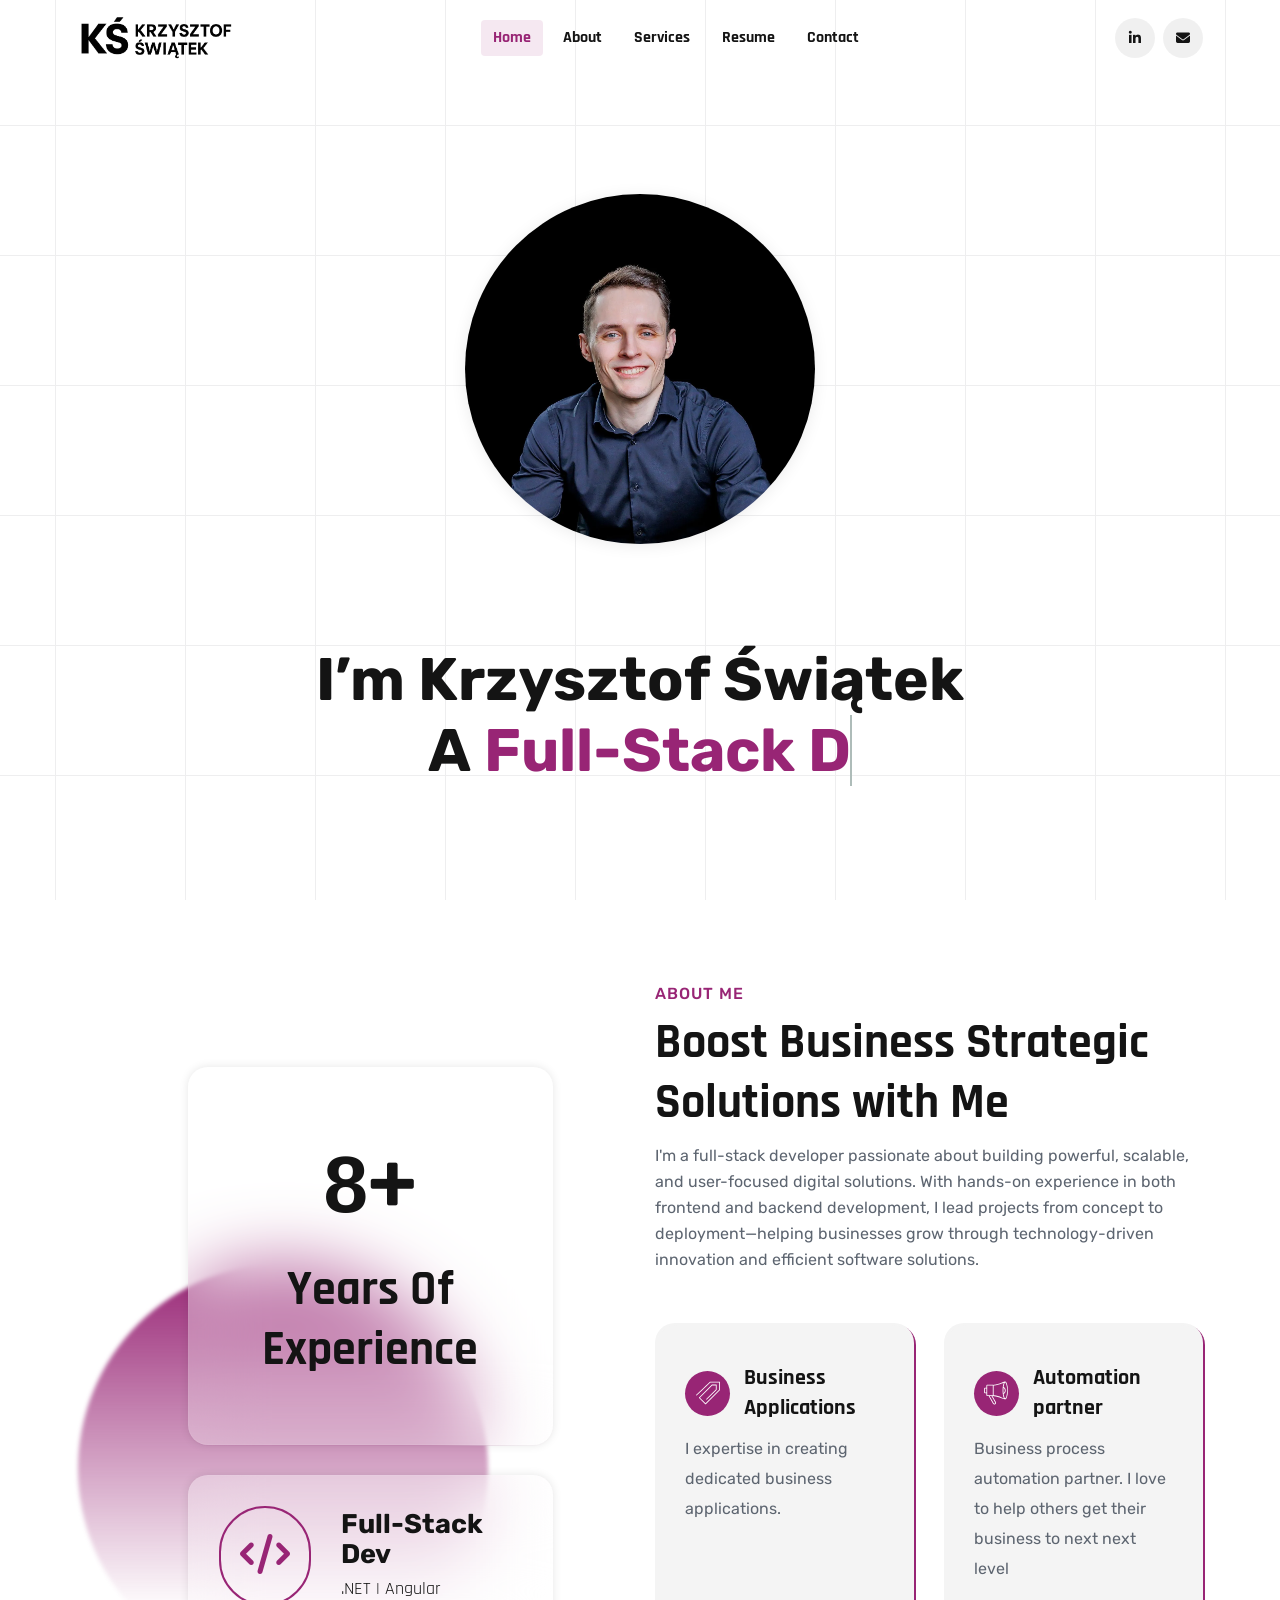
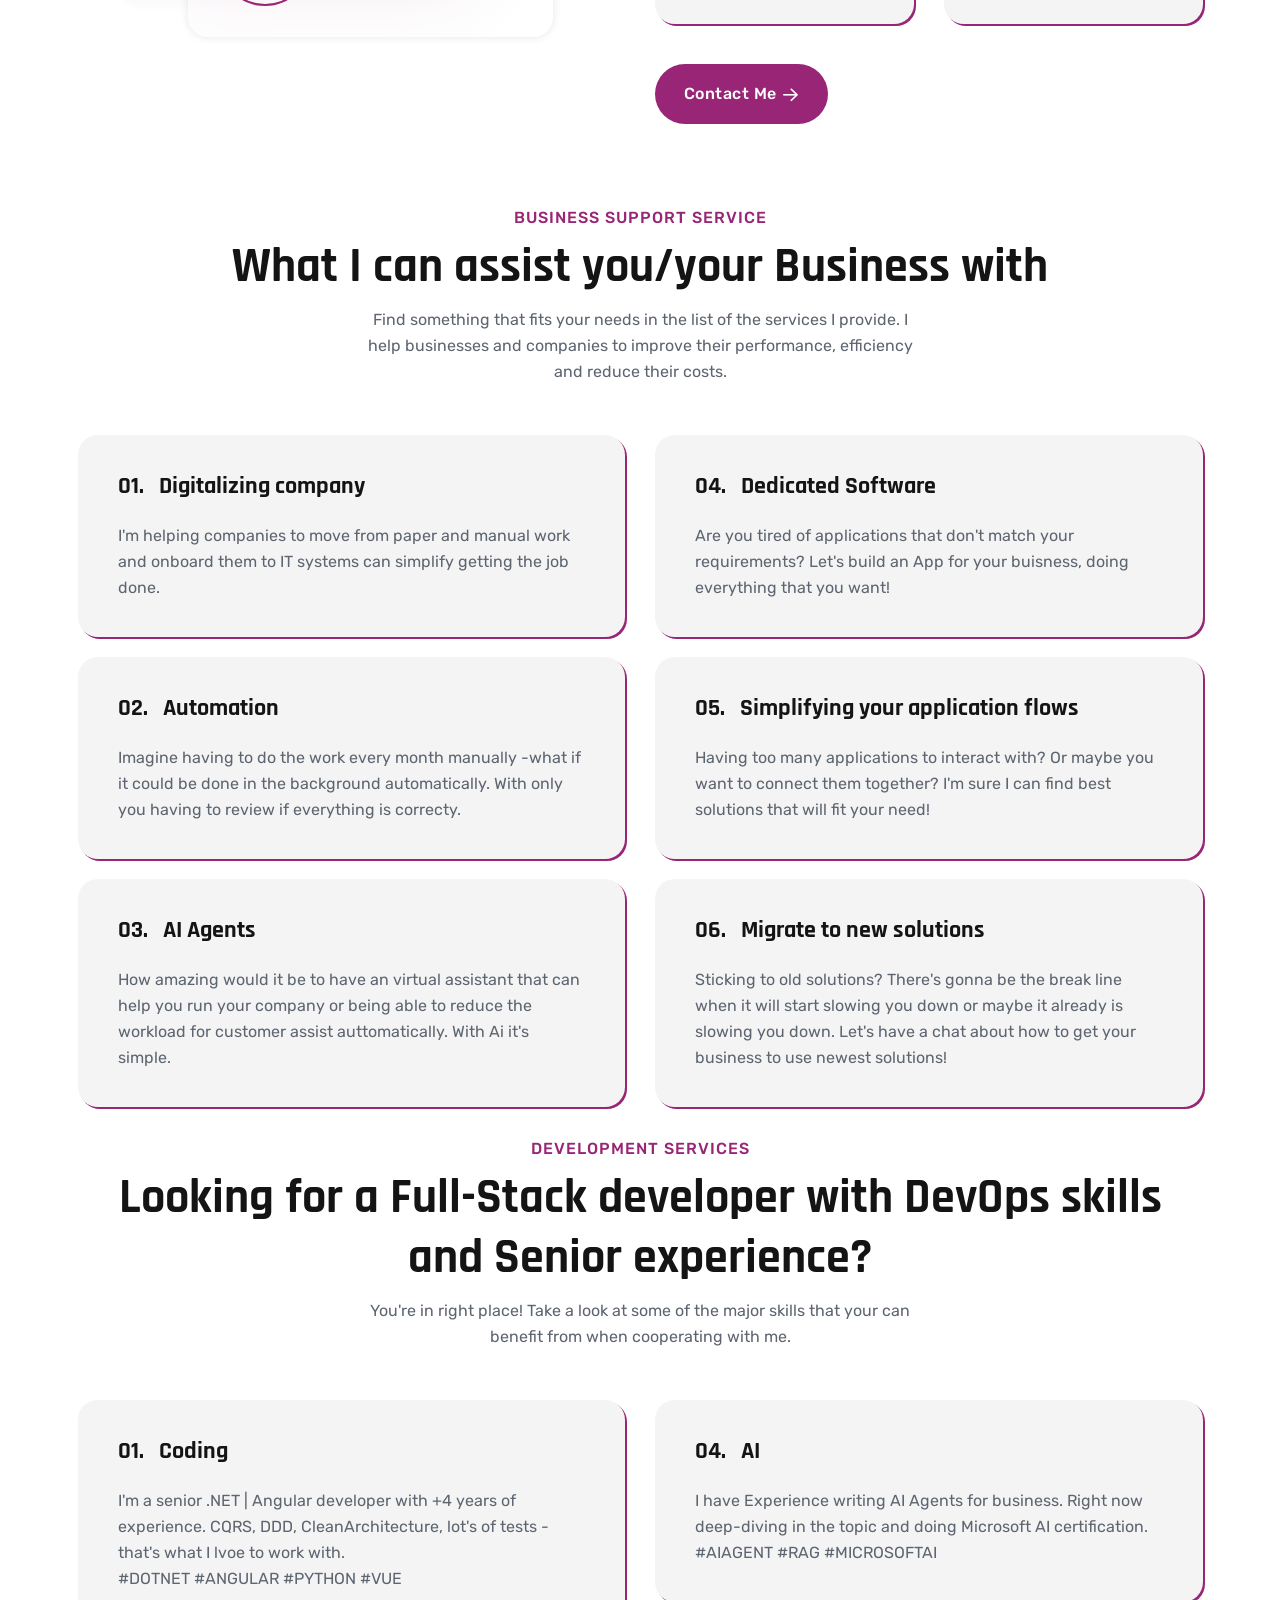
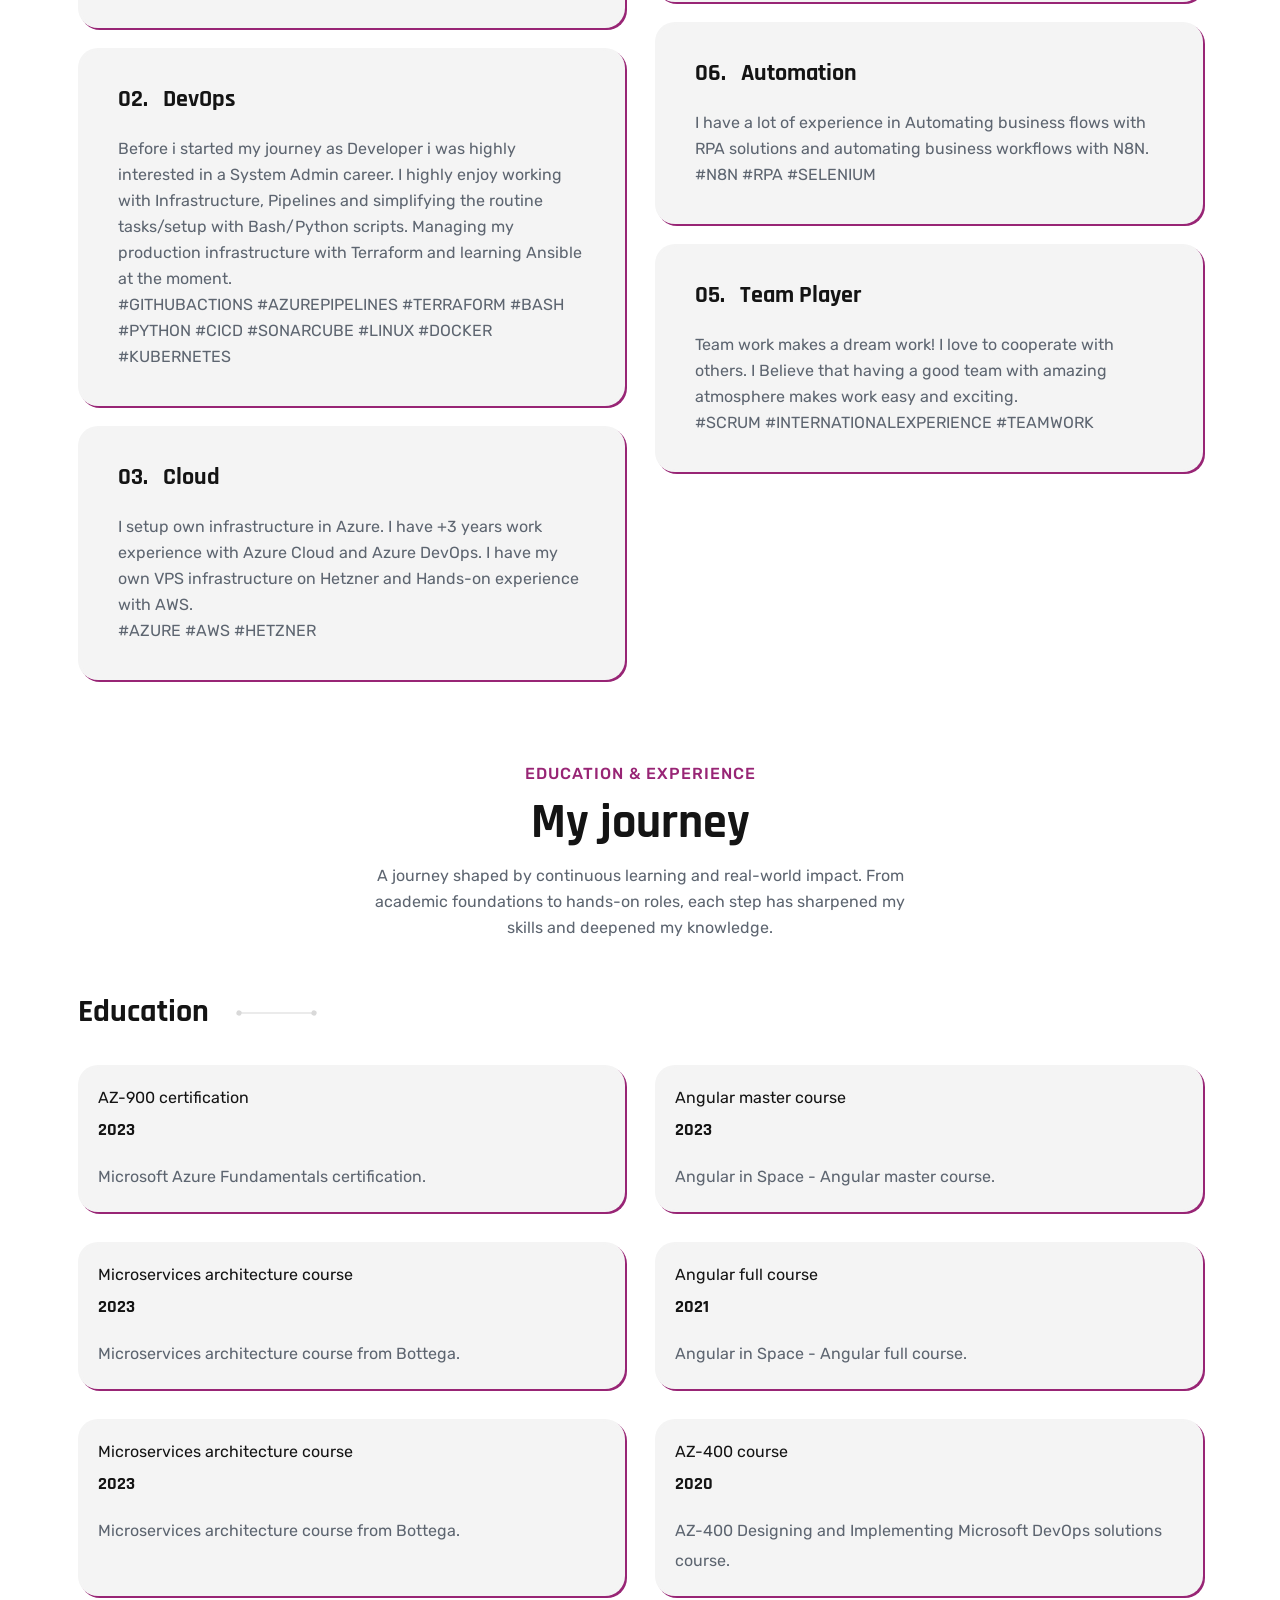
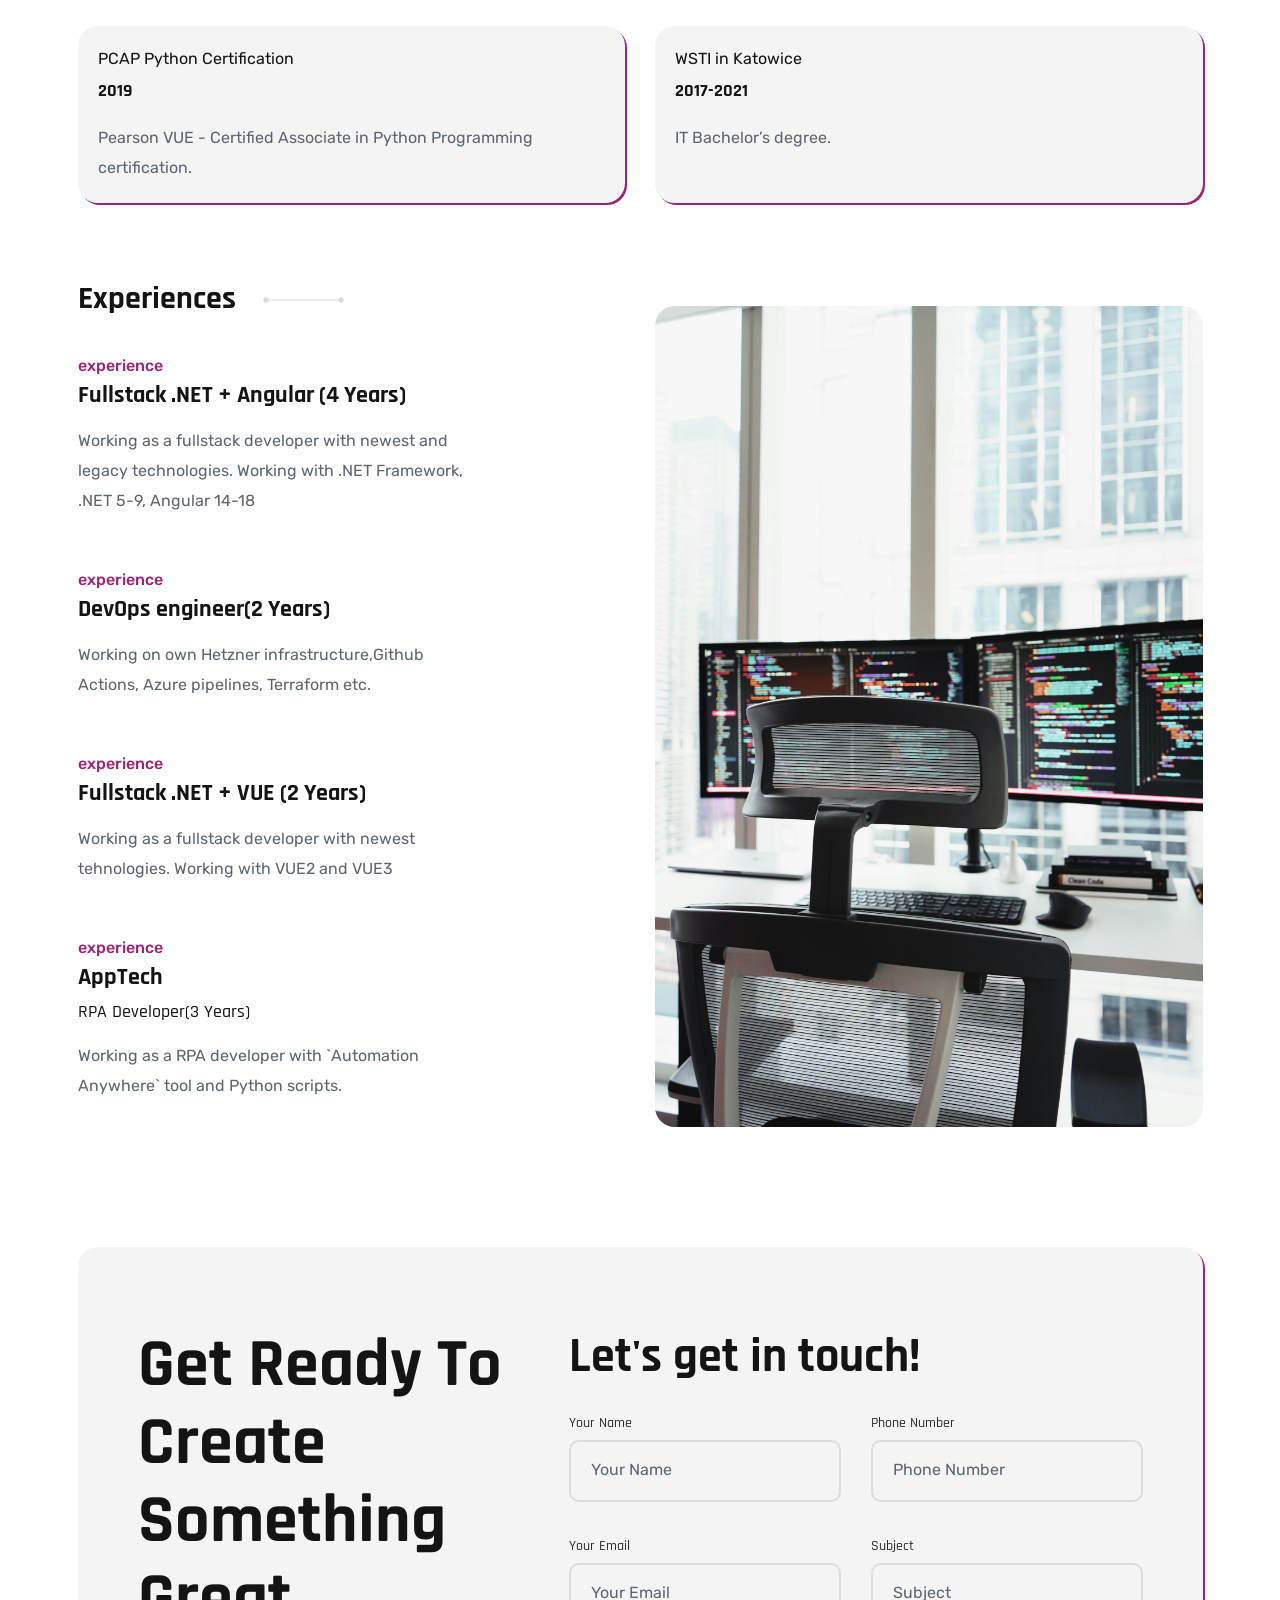
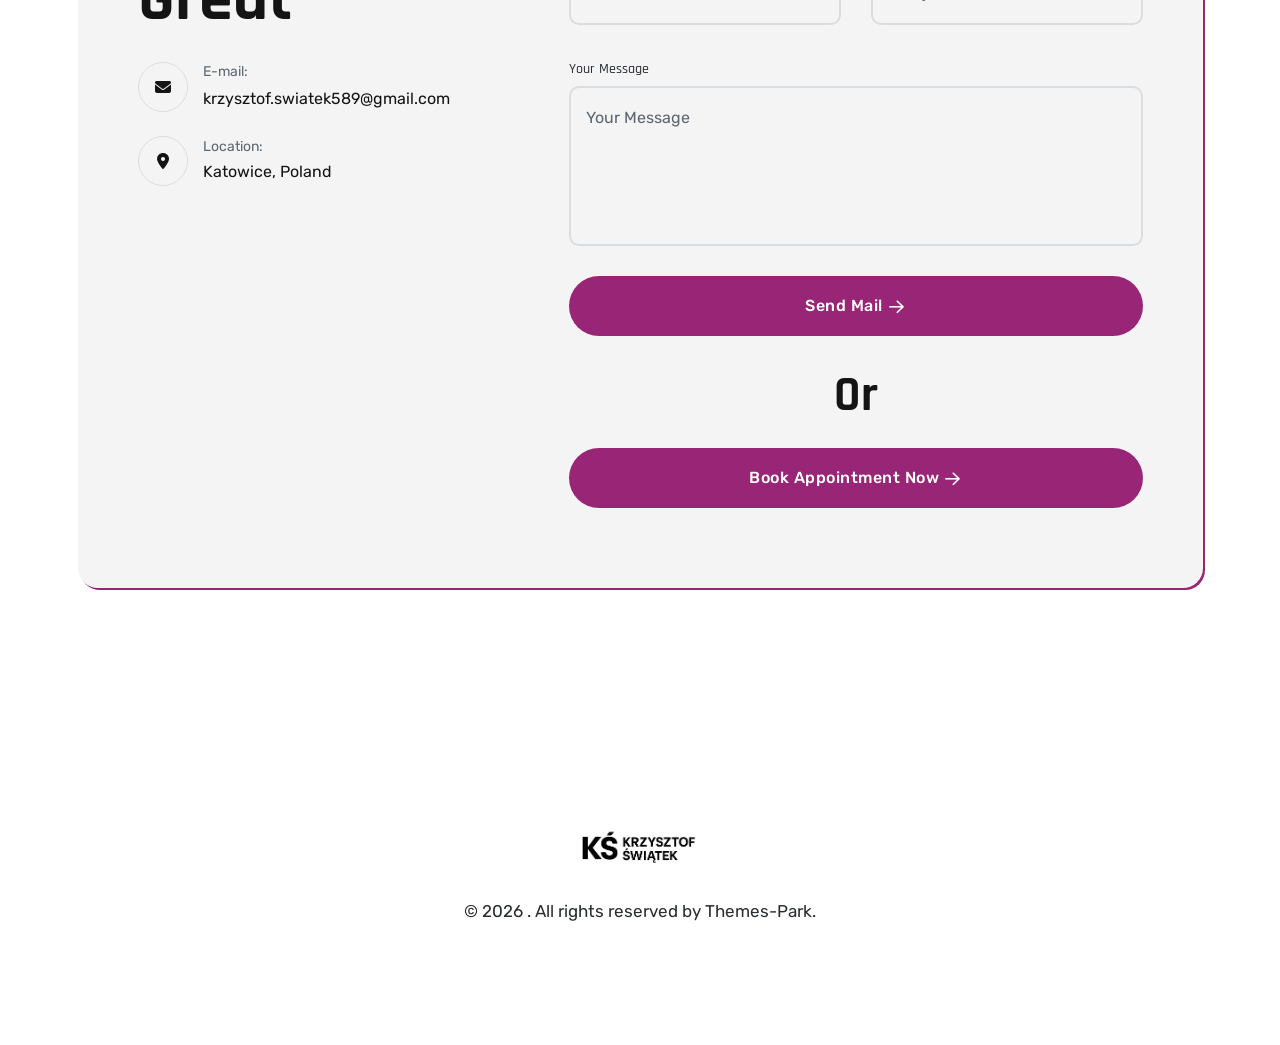
==== commit 5781fb74: "removed devnovium" ====
--- a/index.html
+++ b/index.html
@@ -128,7 +128,6 @@
                                         <span class="cd-words-wrapper my-text">
                                             <b class="is-visible theme-gradient">Full-Stack Developer</b>
                                             <b class="is-hidden theme-gradient">DevOps</b>
-                                            <b class="is-hidden theme-gradient">Business Owner</b>
                                             <b class="is-hidden theme-gradient">Automation Expert</b>
                                         </span>
                                 </span>
@@ -164,21 +163,7 @@
                                 <p class="card-para">.NET | Angular</p>
                             </div>
                         </div>
-                        <a href="https://devnovium.com">
-                            <div class="design-card tmp-scroll-trigger tmp-fade-in animation-order-2">
-
-                                <div class="design-card-img">
-                                    
-                                    <div class="icon"><img src="assets/images/krsw/devnovium.png" alt="devnovium"></div>
-                                    <!-- <div class="icon"><i class="fa-sharp fa-thin fa-lock"></i></div> -->
-                                </div>
-                                <div class="card-info">
-                                    <h3 class="card-title">DevNovium</h3>
-                                    <p class="card-para">Company Owner</p>
-                                </div>
-
-                            </div>
-                        </a>
+
                     </div>
                 </div>
                 <div class="col-lg-6">
@@ -189,7 +174,7 @@
                             </div>
                             <h2 class="title split-collab tmp-scroll-trigger tmp-fade-in animation-order-2">Boost
                                 Business Strategic <br> Solutions with Me</h2>
-                            <p class="description tmp-scroll-trigger tmp-fade-in animation-order-3">I’m a full-stack developer and the owner of an IT company, passionate about building powerful,  
+                            <p class="description tmp-scroll-trigger tmp-fade-in animation-order-3">I'm a full-stack developer passionate about building powerful,  
 scalable, and user-focused digital solutions. With hands-on experience in both frontend and backend  
 development, I lead projects from concept to deployment—helping businesses grow through  
 technology-driven innovation and efficient software solutions.</p>
--- a/assets/css/style.css
+++ b/assets/css/style.css
@@ -189,24 +189,48 @@
     margin: 100px 0px;
   }
 }
-.avatar{
-      /* This image is 687 wide by 1024 tall, similar to your aspect ratio */
-    background-image: url(../images/krsw/krsw_dark_lrg.webp);
-    
-    /* make a square container */
-
-    /* margin: 100px 0px; */
-    width: 350px;
-    height: 350px;
-
-    /* fill the container, preserving aspect ratio, and cropping to fit */
-    background-size: cover;
-
-    /* center the image vertically and horizontally */
-    background-position: top center;
-
-    /* round the edges to a circle with border radius 1/2 container size */
-    border-radius: 50%;
+/* Avatar base style: large, round, background image */
+
+
+.avatar {
+  background-image: url(../images/krsw/krsw_dark_lrg.webp);
+  width: 350px;
+  height: 350px;
+  background-size: cover;
+  background-position: top center;
+  border-radius: 50%;
+  margin: 100px 0px;
+  box-shadow: 0 2px 16px 0 rgba(0,0,0,0.08);
+  transition: width 0.2s, height 0.2s, margin 0.2s;
+}
+
+
+
+@media only screen and (max-width: 767px) {
+  .avatar {
+    width: 320px;
+    height: 320px;
+    margin: 70px 0px;
+  }
+}
+
+
+
+@media only screen and (max-width: 470px) {
+  .avatar {
+    width: 270px;
+    height: 270px;
+    margin: 44px 0px;
+  }
+  .title-wrapper {
+    min-height: 200px;
+  }
+}
+
+@media only screen and (min-width: 470px) and (max-width: 767px) {
+  .avatar {
+    margin: 50px 0px;
+  }
 }
 
 html {
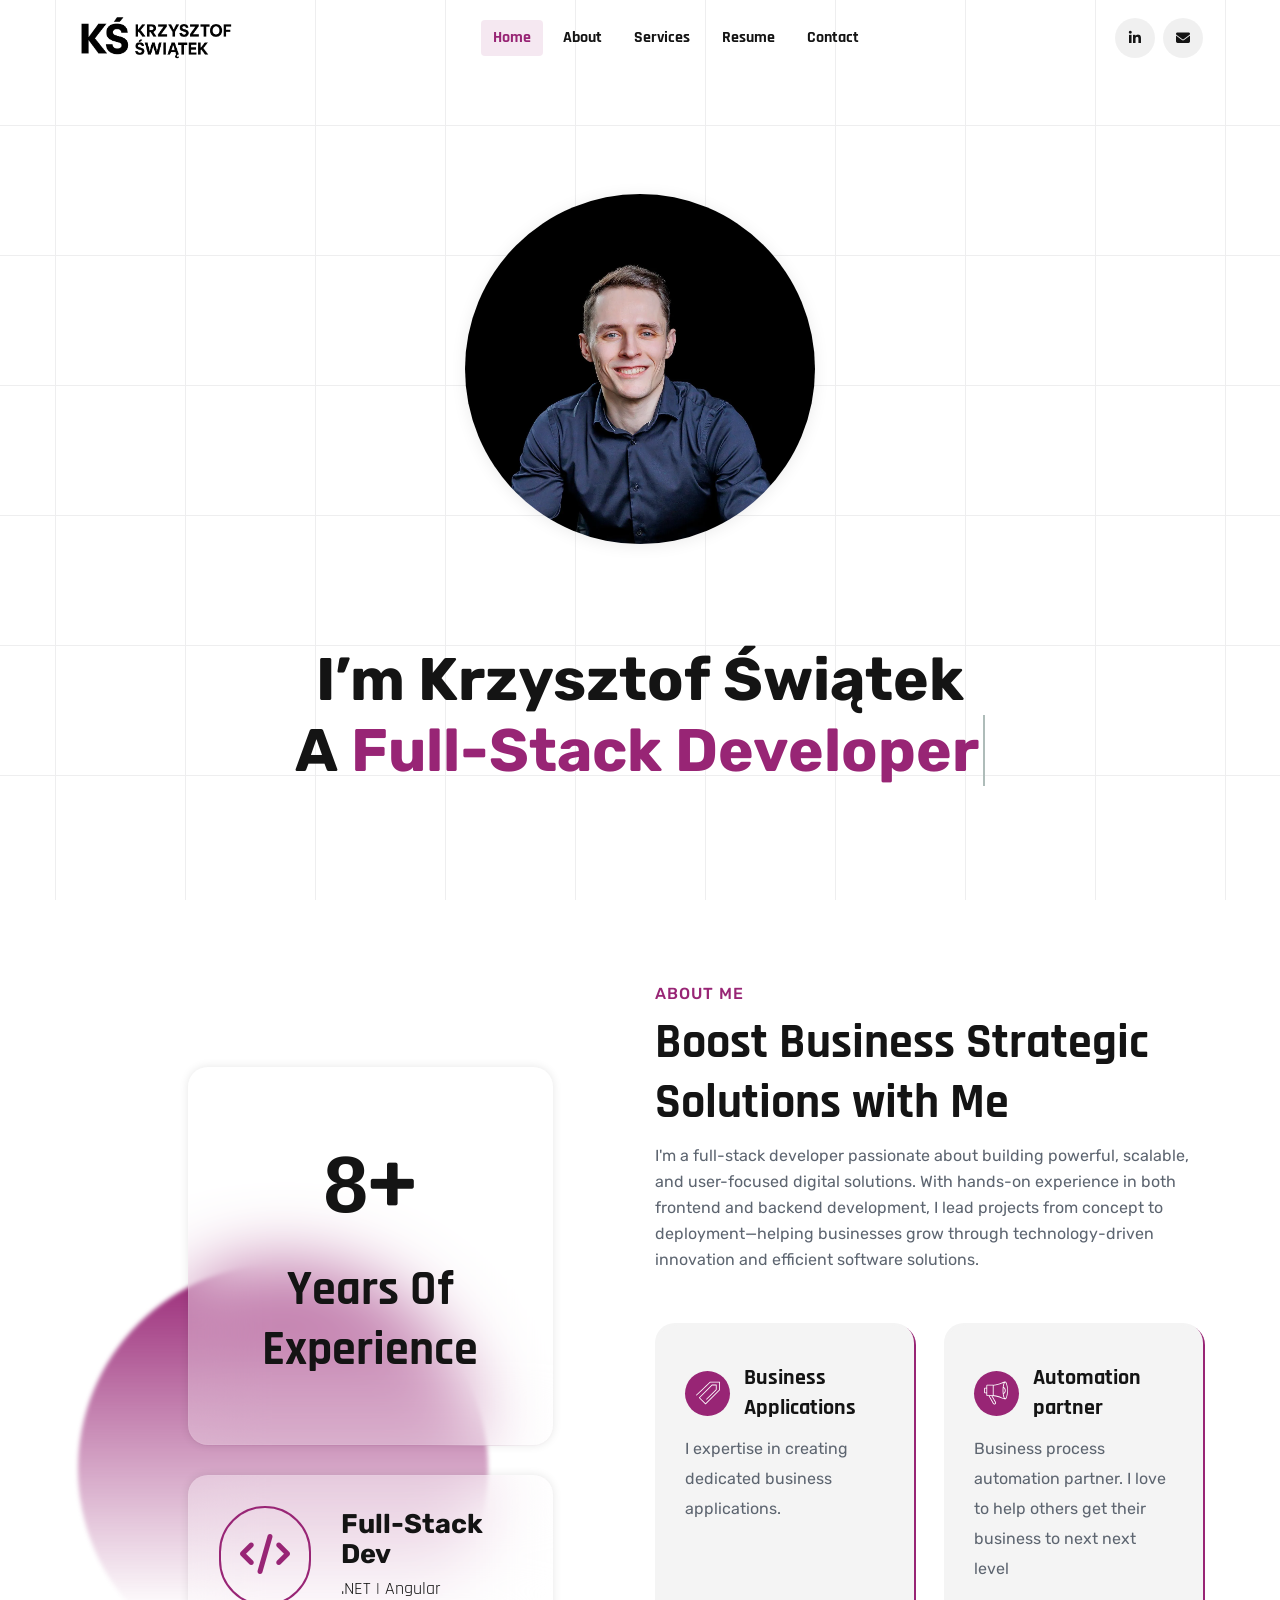
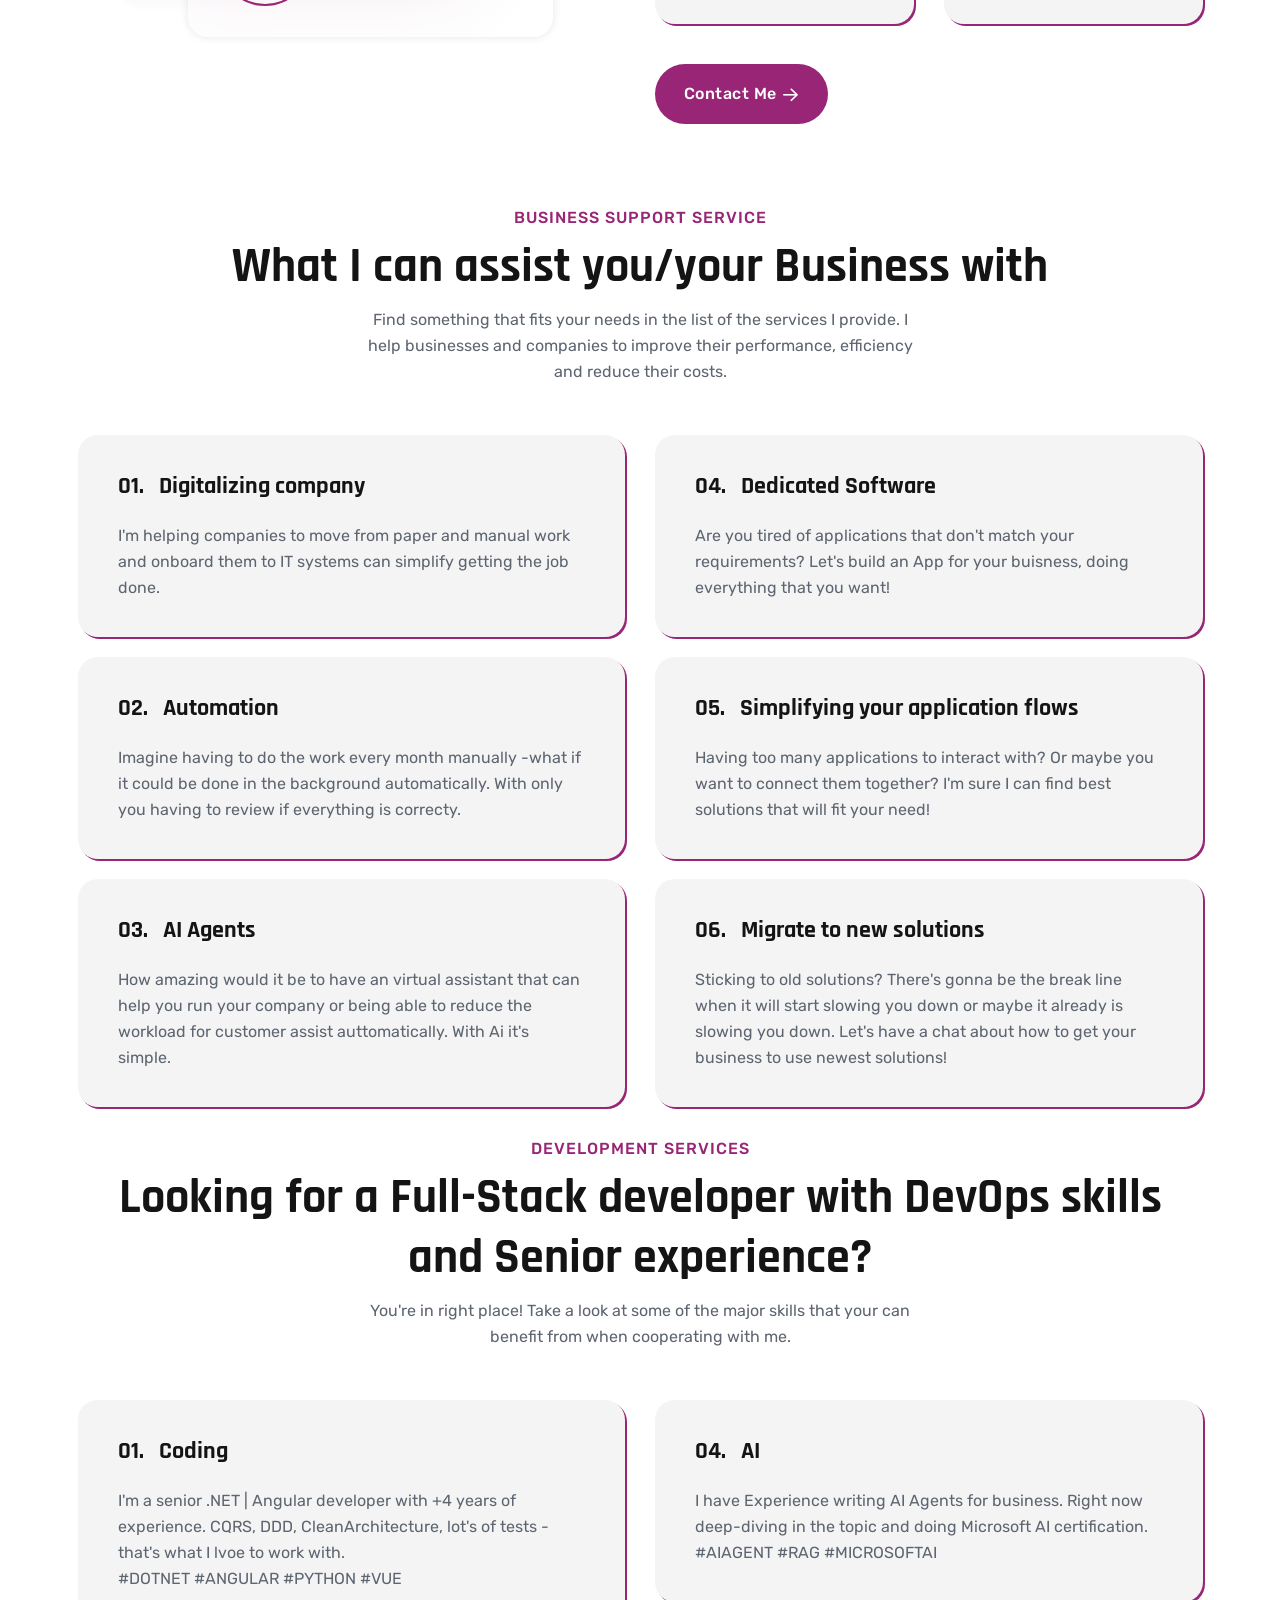
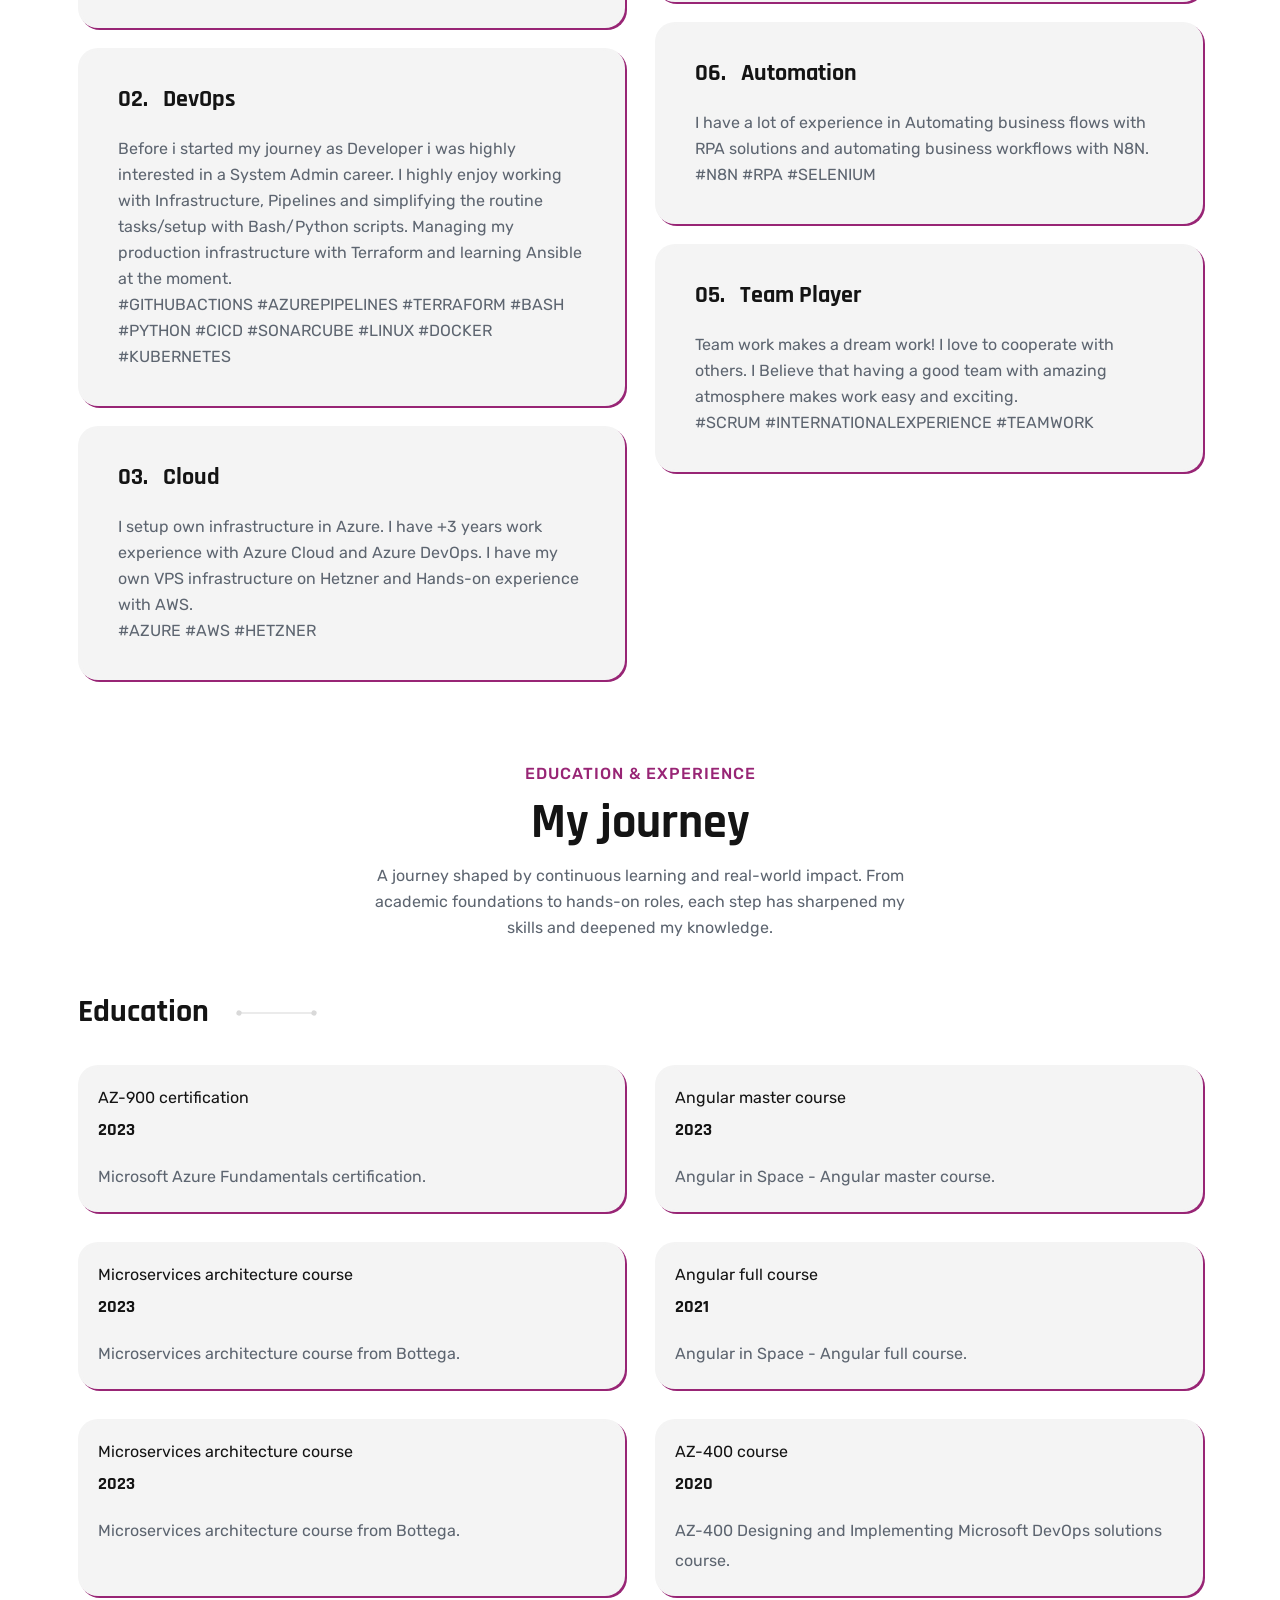
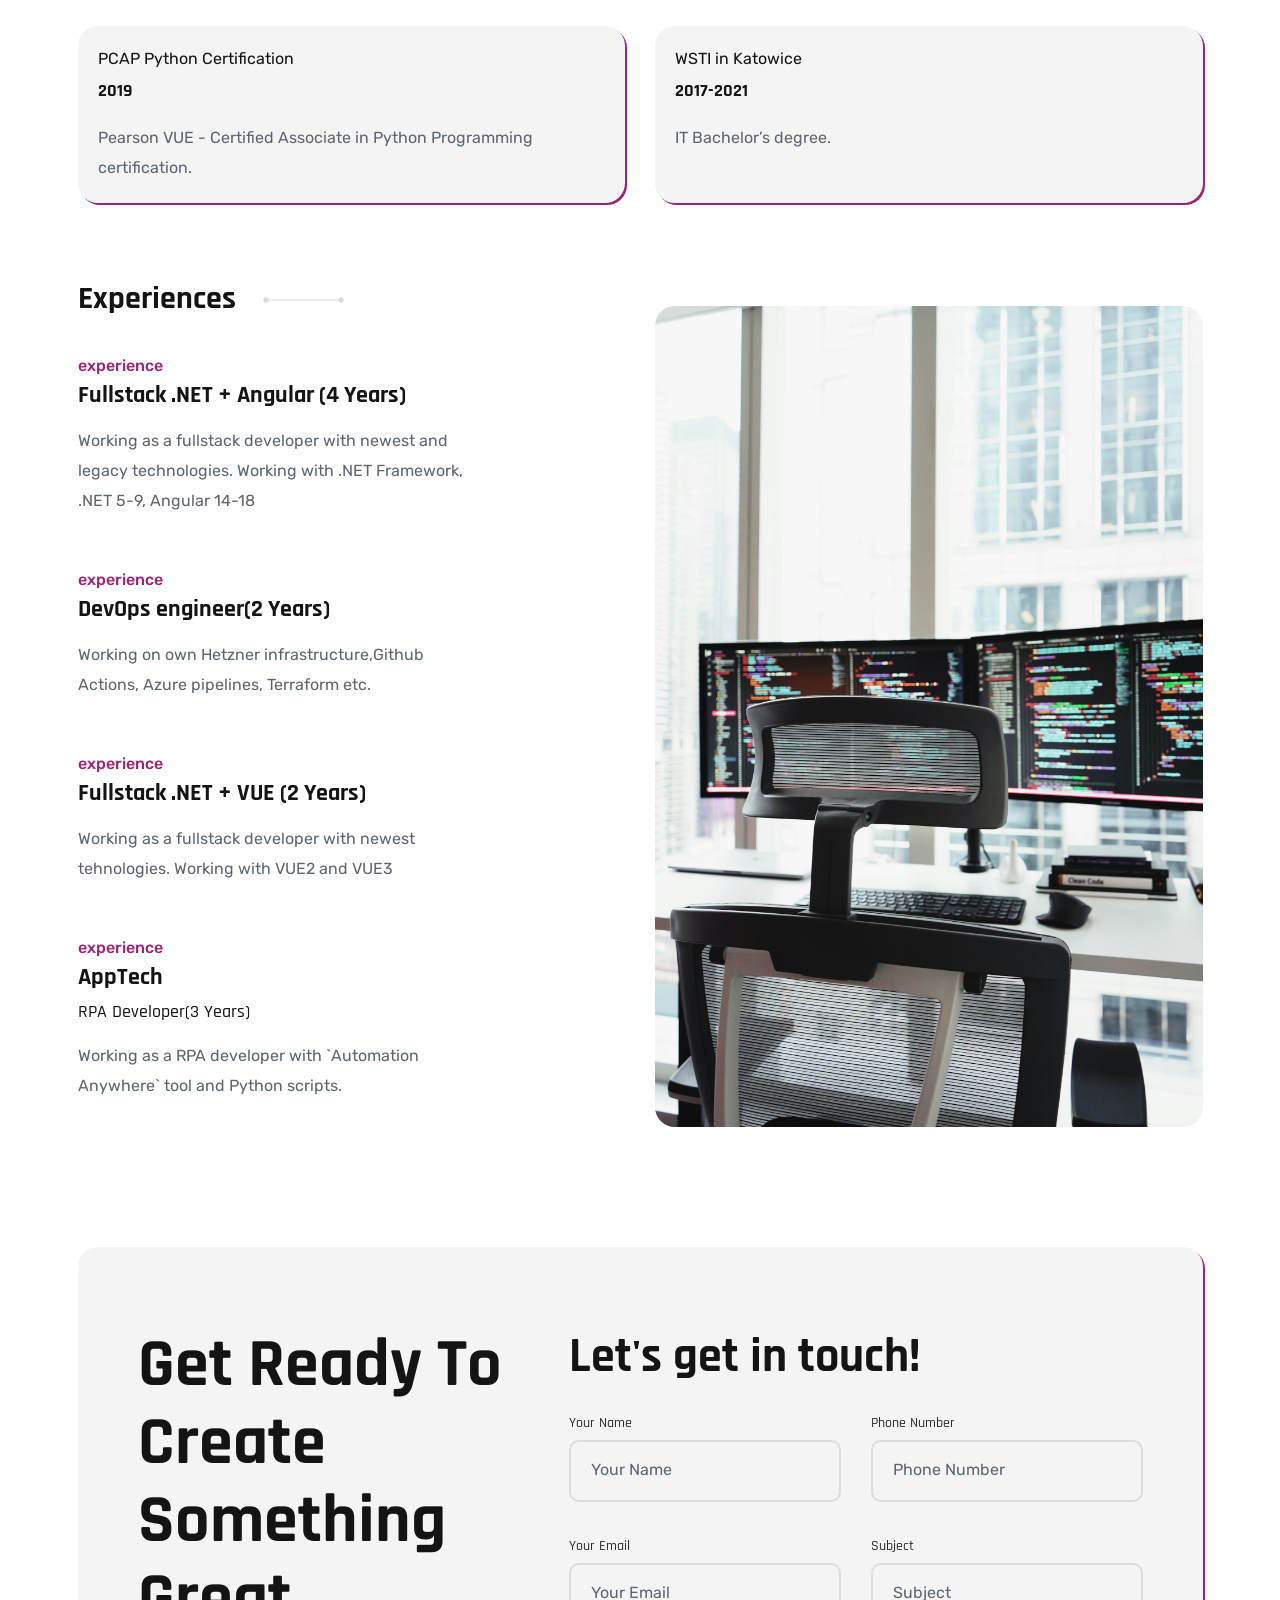
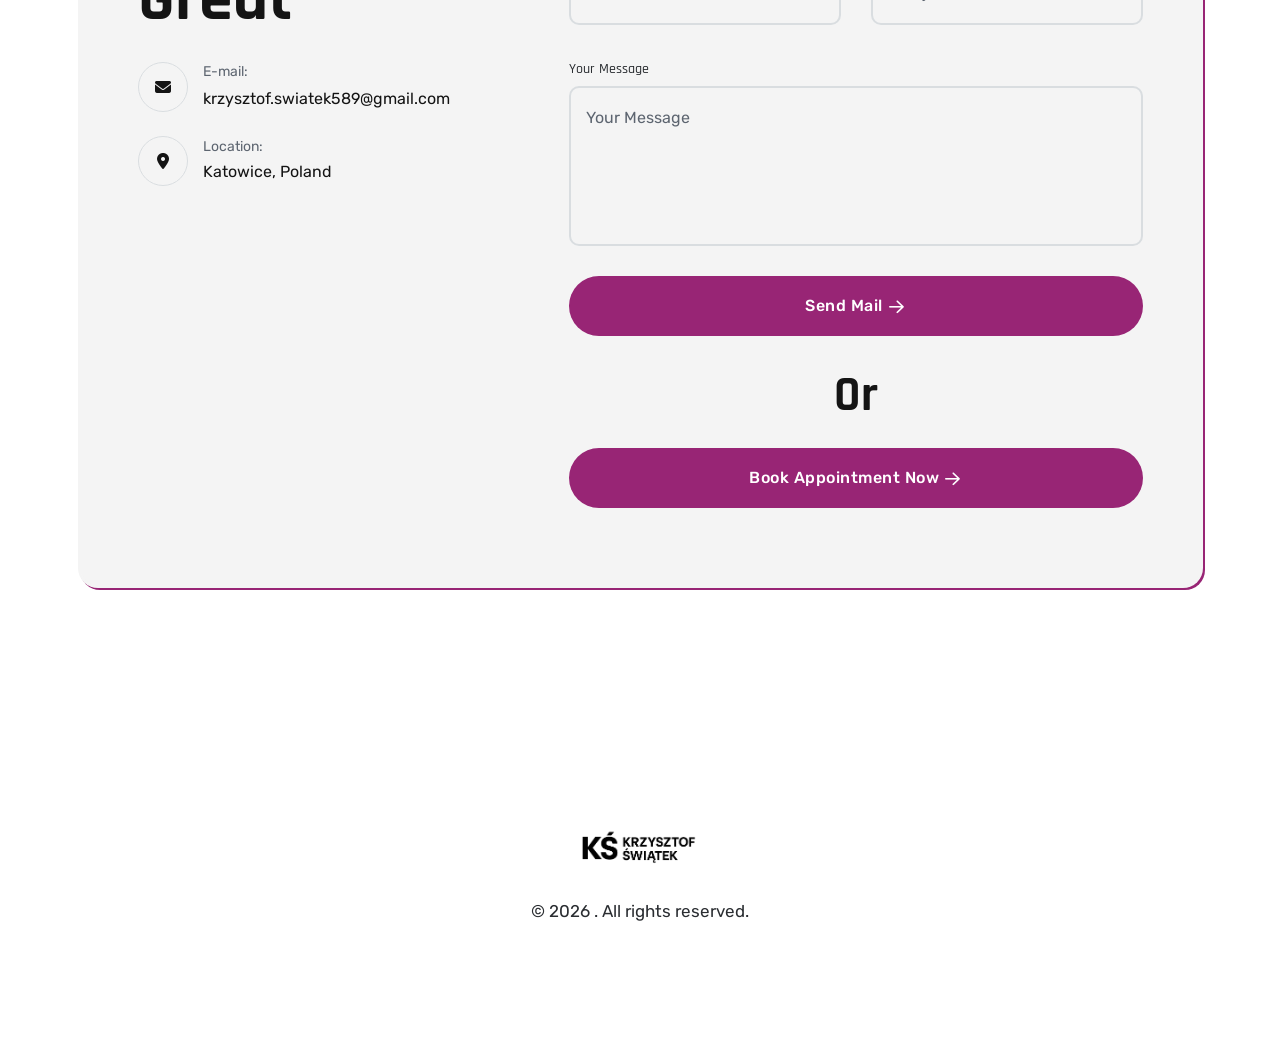
==== commit a6ab414c: "fix" ====
--- a/index.html
+++ b/index.html
@@ -564,7 +564,7 @@
                             <script>
                                 document.write(new Date().getFullYear())
                             </script>
-                            . All rights reserved by Themes-Park.</a>
+                            . All rights reserved.</a>
                         </p>
                     </div>
                 </div>
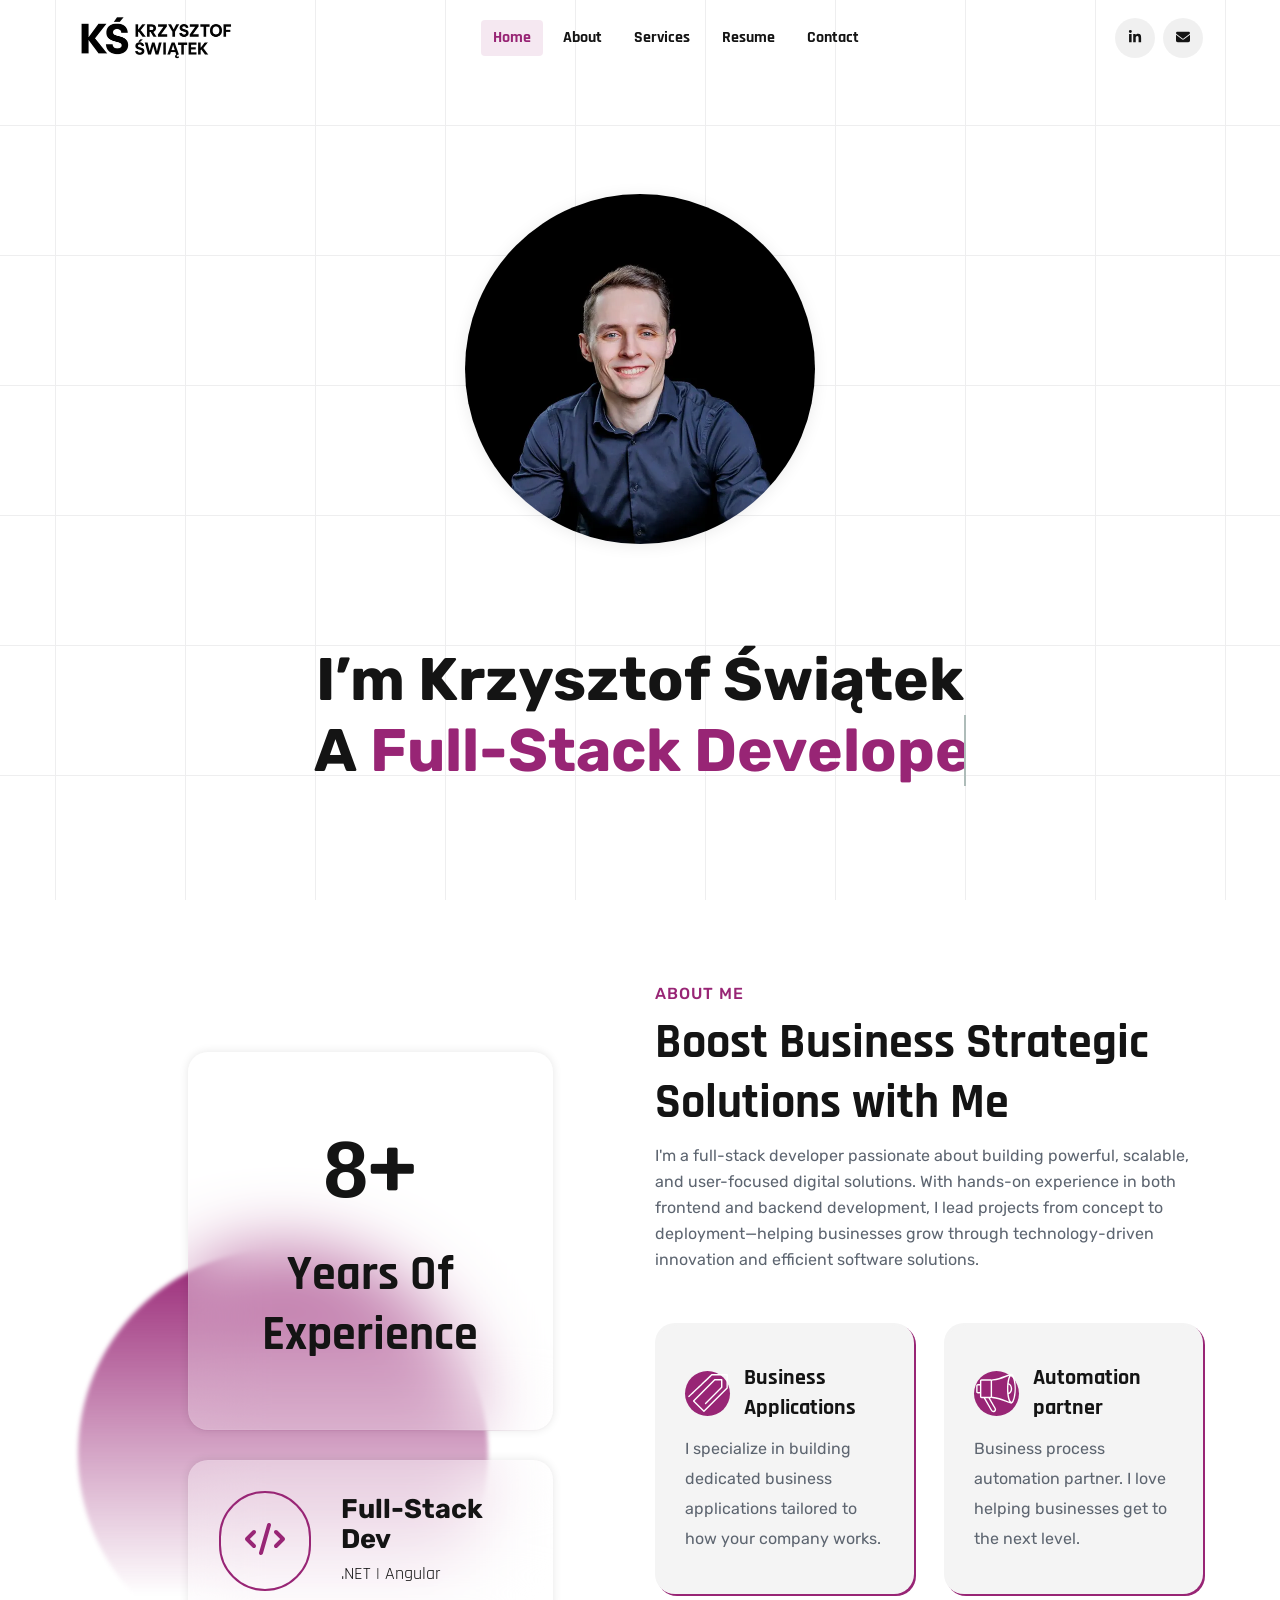
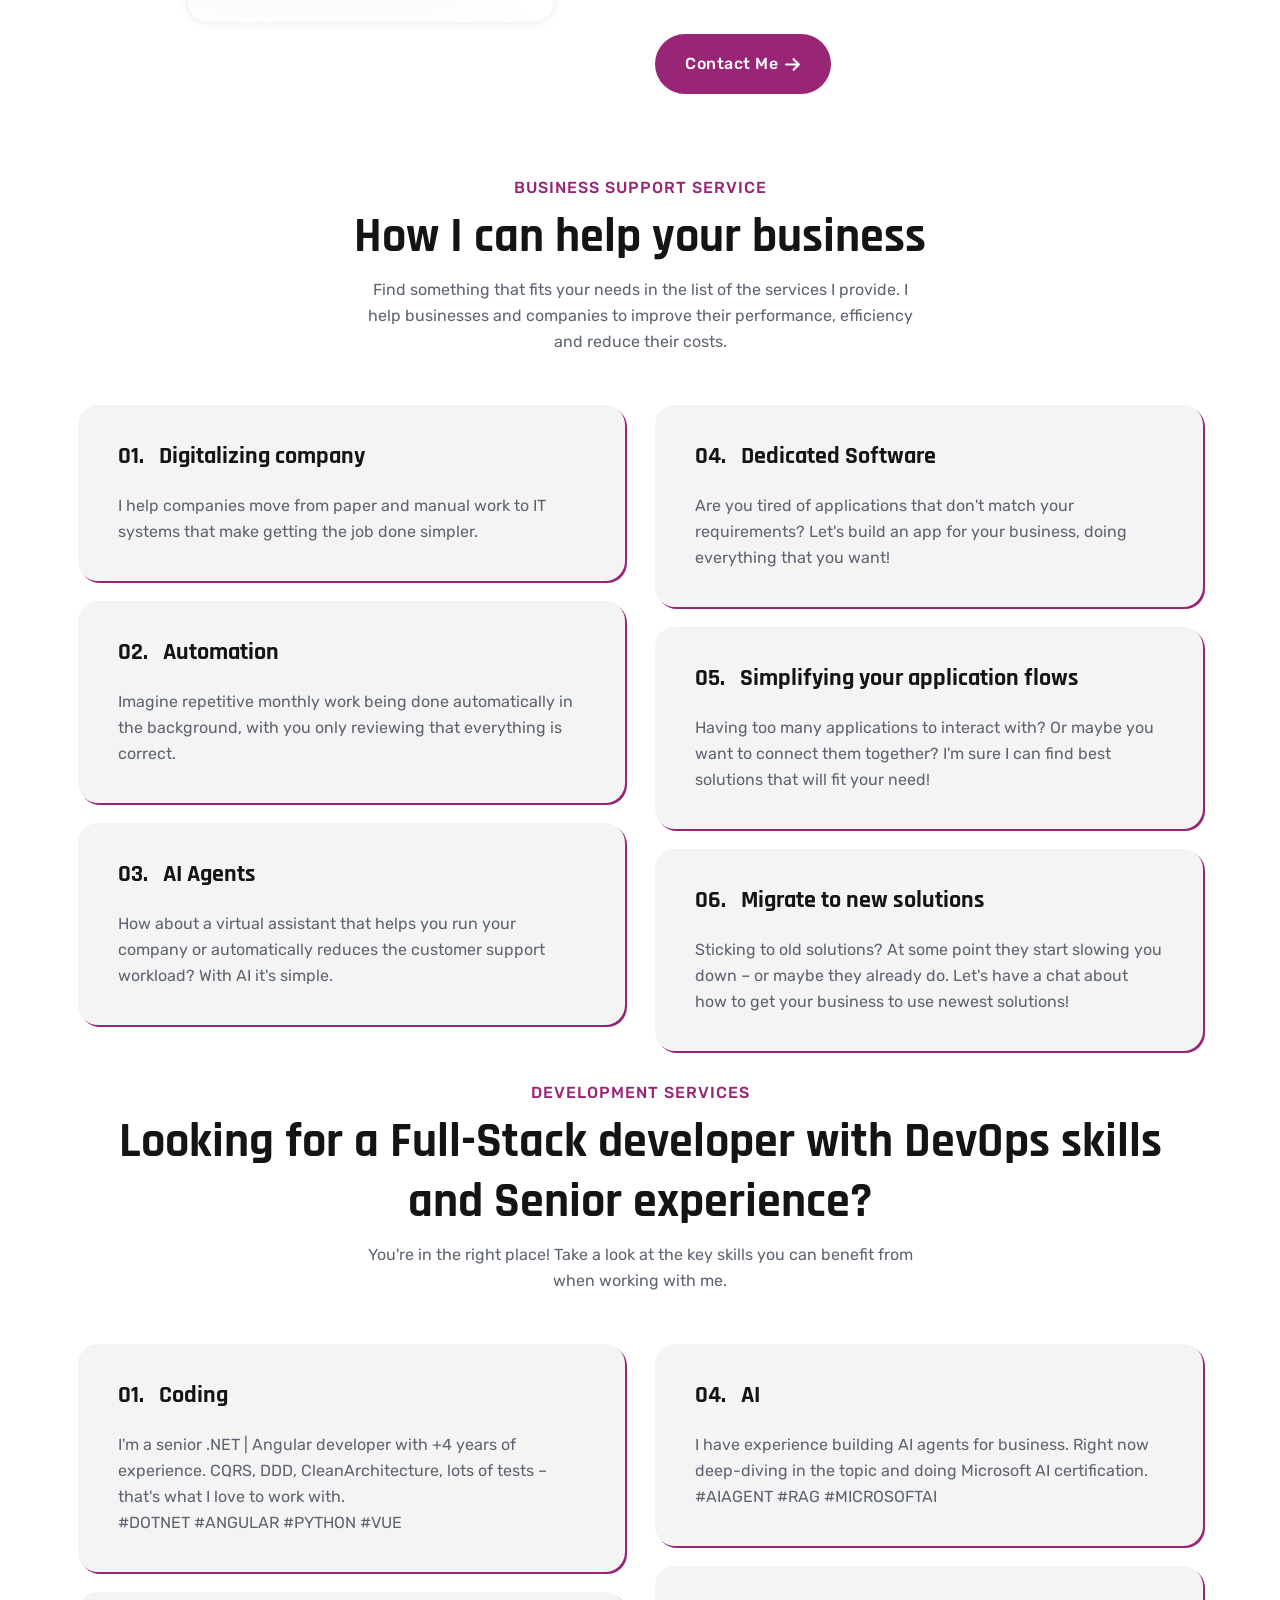
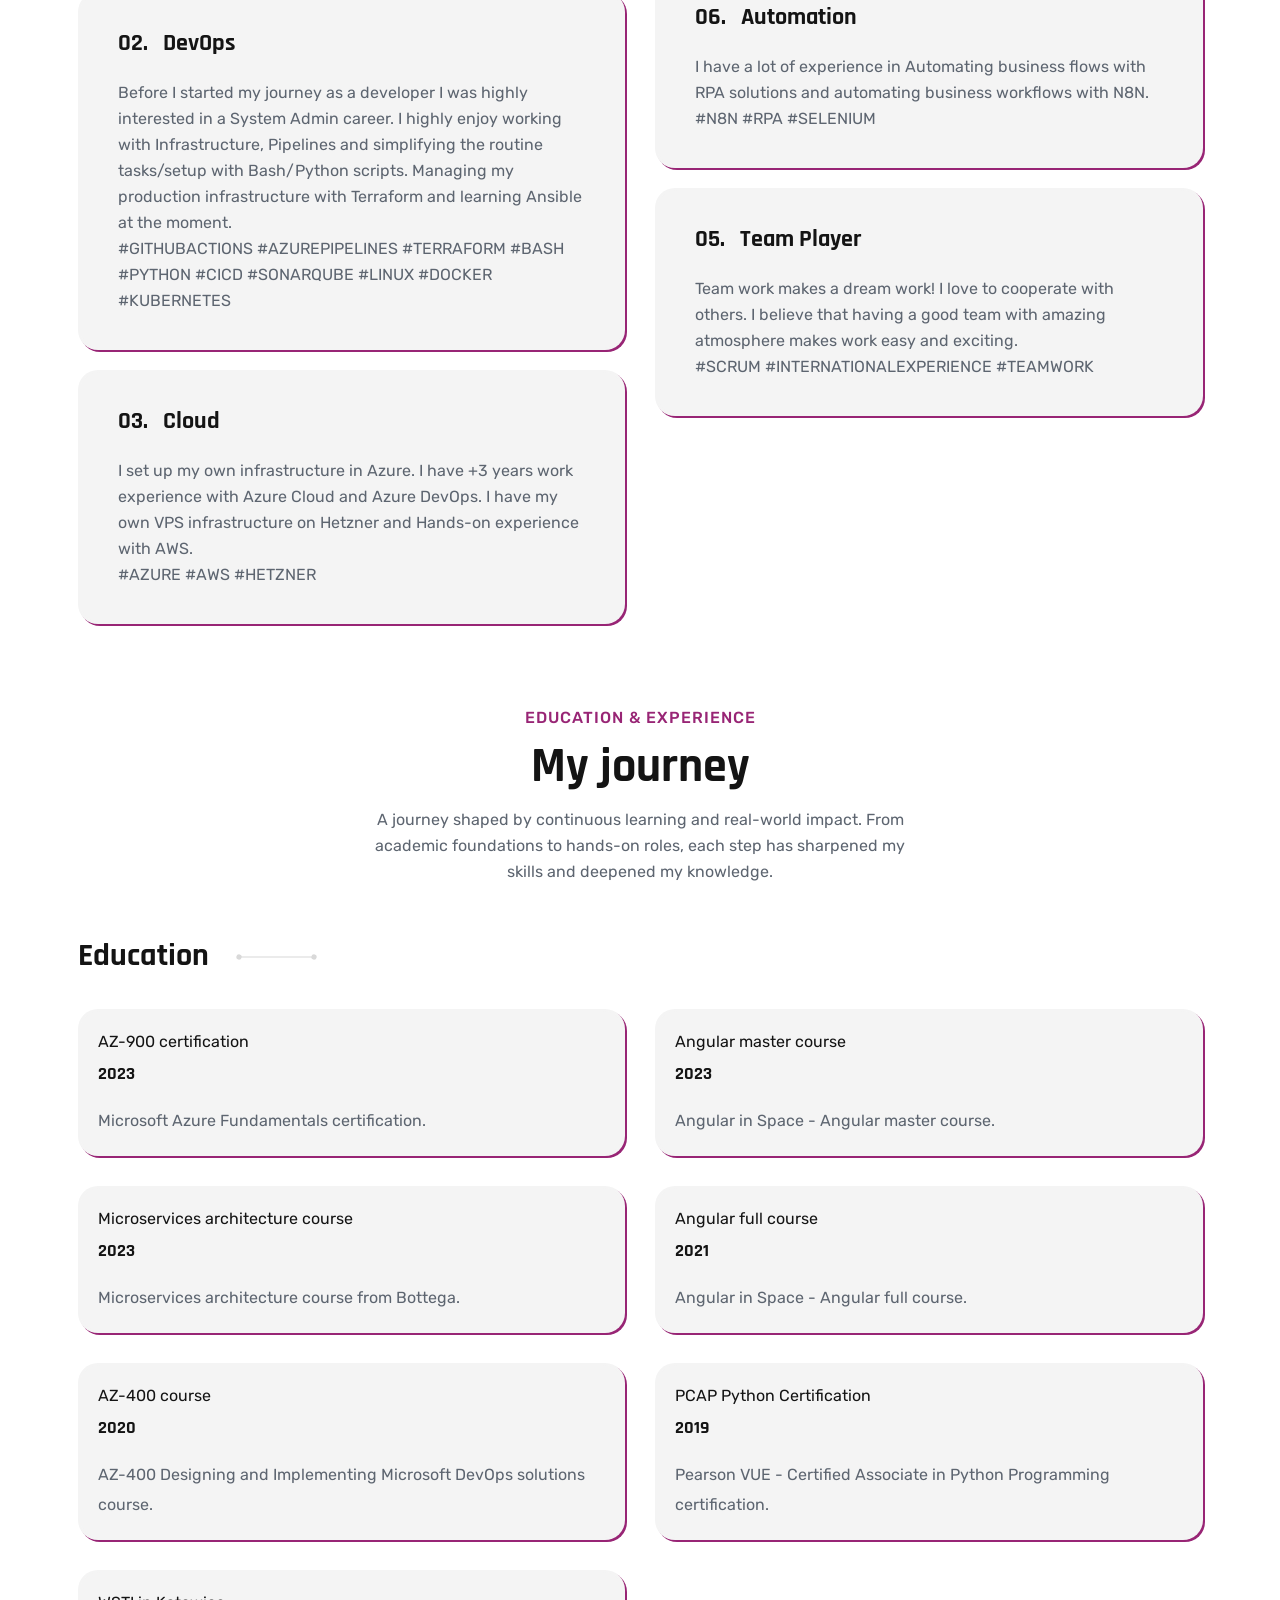
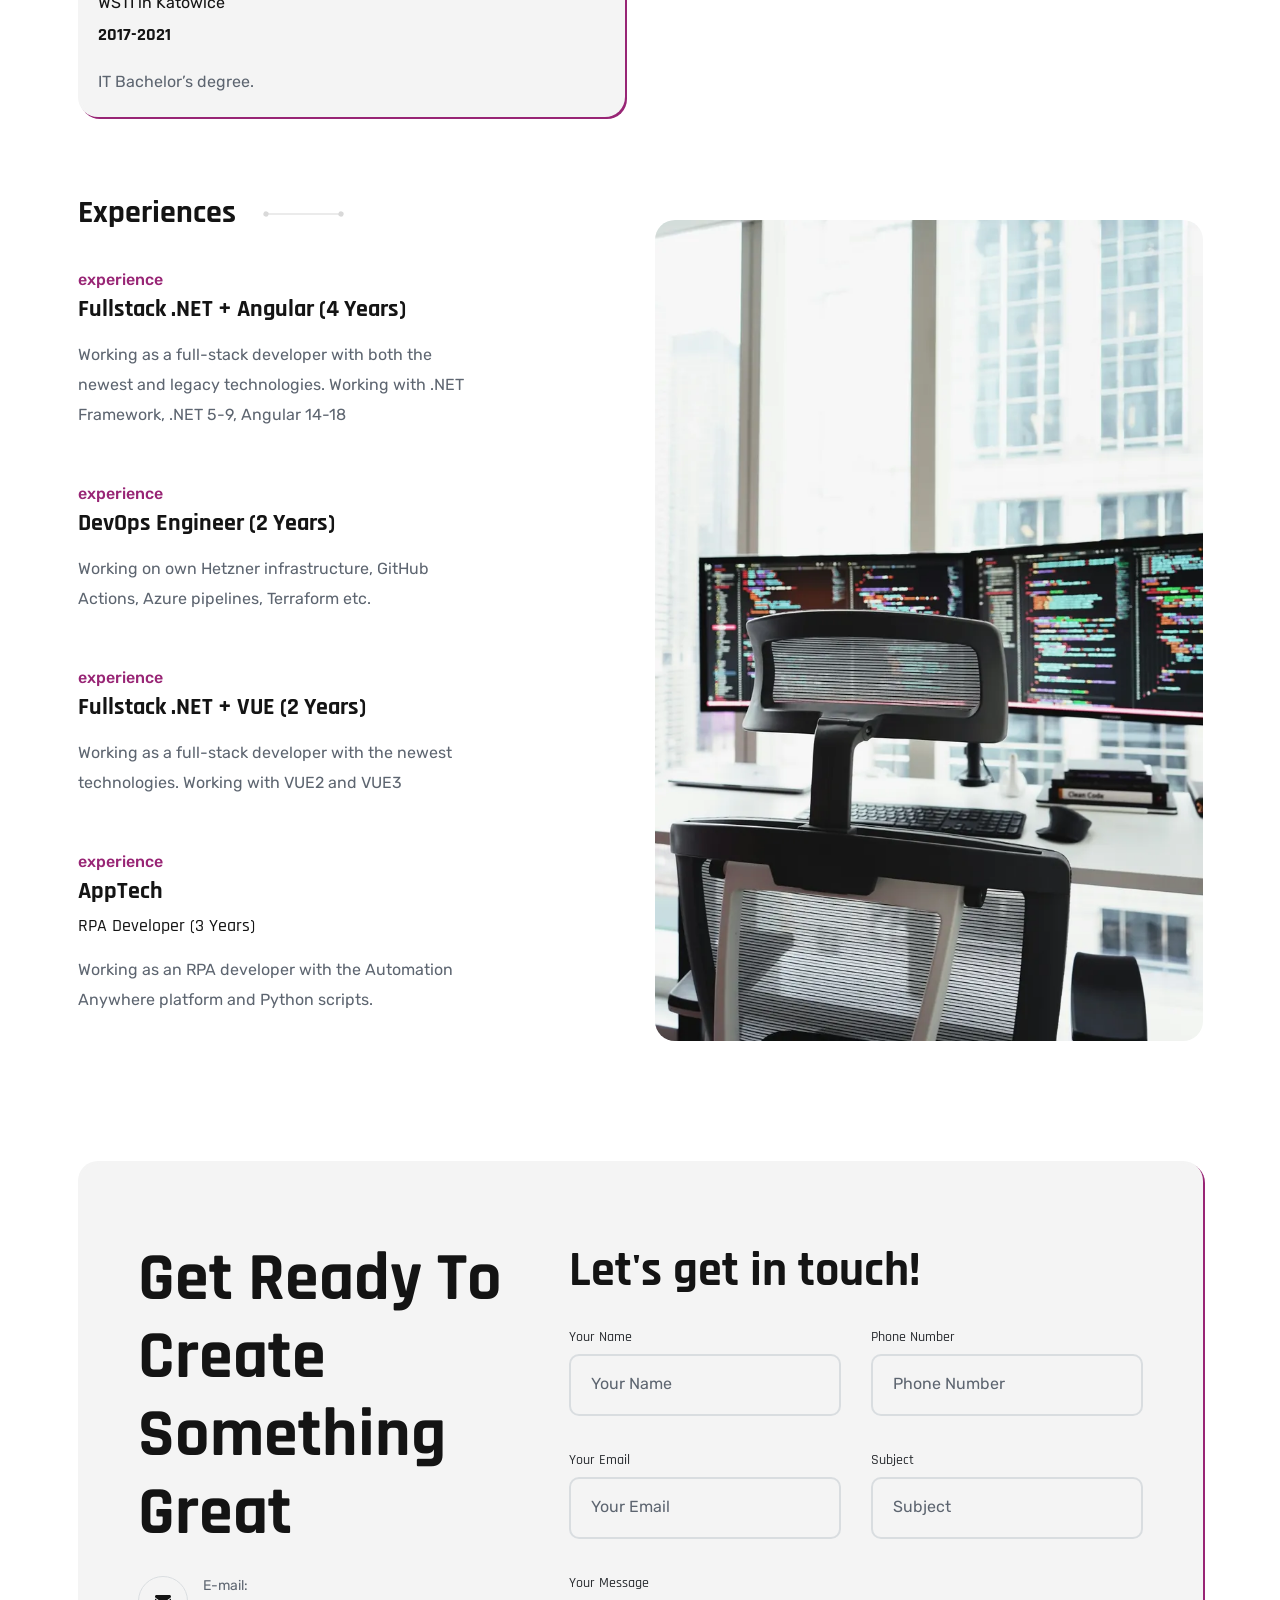
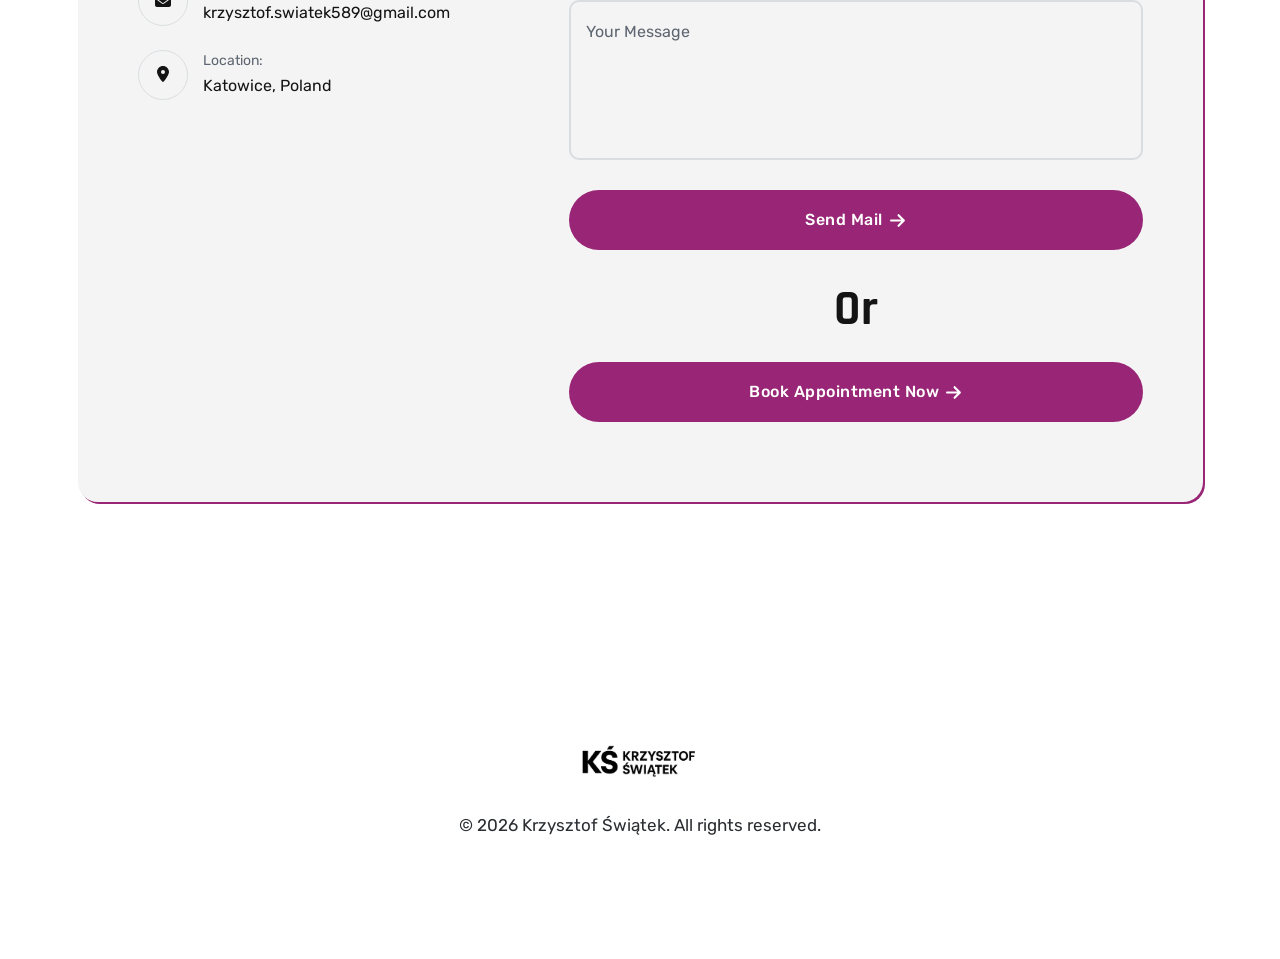
==== commit 843403e8: "Fixed site perf" ====
--- a/index.html
+++ b/index.html
@@ -3,22 +3,119 @@
 
 <head>
     <meta charset="UTF-8">
-    <meta http-equiv="X-UA-Compatible" content="IE=edge">
     <meta name="viewport" content="width=device-width, initial-scale=1.0">
-    <meta name="description" content="Krzysztof Świątek Portfolio website.">
-    <link rel="shortcut icon" type="image/x-icon" href="assets/images/favicon.svg">
-    <title>Krzysztof Świątek - Hello!</title>
-    <!-- Bootstrap min css -->
-    <link rel="stylesheet" href="assets/css/vendor/fontawesome.css">
-    <link rel="stylesheet" href="assets/css/plugins/swiper.css">
+    <title>Krzysztof Świątek – Full-Stack .NET &amp; Angular Developer</title>
+    <meta name="description" content="Krzysztof Świątek – senior Full-Stack .NET &amp; Angular developer from Katowice, Poland. Dedicated business software, process automation (RPA, n8n), AI agents, Azure and DevOps.">
+    <meta name="author" content="Krzysztof Świątek">
+    <meta name="robots" content="index, follow, max-image-preview:large">
+    <link rel="canonical" href="https://krzysztofswiatek.com/">
+    <meta name="theme-color" content="#ffffff">
+
+    <!-- Open Graph / social sharing -->
+    <meta property="og:type" content="profile">
+    <meta property="og:site_name" content="Krzysztof Świątek">
+    <meta property="og:url" content="https://krzysztofswiatek.com/">
+    <meta property="og:title" content="Krzysztof Świątek – Full-Stack .NET &amp; Angular Developer">
+    <meta property="og:description" content="Dedicated business software, process automation, AI agents, Azure and DevOps. Based in Katowice, Poland.">
+    <meta property="og:image" content="https://krzysztofswiatek.com/assets/images/og-image.jpg">
+    <meta property="og:image:width" content="1200">
+    <meta property="og:image:height" content="630">
+    <meta property="og:image:alt" content="Krzysztof Świątek – Full-Stack .NET &amp; Angular Developer">
+    <meta property="og:locale" content="en_US">
+    <meta property="profile:first_name" content="Krzysztof">
+    <meta property="profile:last_name" content="Świątek">
+    <meta name="twitter:card" content="summary_large_image">
+    <meta name="twitter:title" content="Krzysztof Świątek – Full-Stack .NET &amp; Angular Developer">
+    <meta name="twitter:description" content="Dedicated business software, process automation, AI agents, Azure and DevOps.">
+    <meta name="twitter:image" content="https://krzysztofswiatek.com/assets/images/og-image.jpg">
+
+    <!-- Icons -->
+    <link rel="icon" href="assets/images/favicon.ico" sizes="48x48">
+    <link rel="icon" type="image/png" sizes="32x32" href="assets/images/favicon-32.png">
+    <link rel="apple-touch-icon" href="assets/images/apple-touch-icon.png">
+
+    <!-- Structured data -->
+    <script type="application/ld+json">
+    {
+        "@context": "https://schema.org",
+        "@graph": [
+            {
+                "@type": "WebSite",
+                "@id": "https://krzysztofswiatek.com/#website",
+                "url": "https://krzysztofswiatek.com/",
+                "name": "Krzysztof Świątek",
+                "inLanguage": "en",
+                "publisher": { "@id": "https://krzysztofswiatek.com/#person" }
+            },
+            {
+                "@type": "Person",
+                "@id": "https://krzysztofswiatek.com/#person",
+                "name": "Krzysztof Świątek",
+                "url": "https://krzysztofswiatek.com/",
+                "image": "https://krzysztofswiatek.com/assets/images/krsw/avatar-700.webp",
+                "jobTitle": "Full-Stack .NET & Angular Developer",
+                "description": "Senior full-stack developer (.NET, Angular) with DevOps, cloud (Azure), business process automation and AI agent experience.",
+                "email": "mailto:krzysztof.swiatek589@gmail.com",
+                "address": {
+                    "@type": "PostalAddress",
+                    "addressLocality": "Katowice",
+                    "addressCountry": "PL"
+                },
+                "alumniOf": {
+                    "@type": "CollegeOrUniversity",
+                    "name": "Wyższa Szkoła Technologii Informatycznych w Katowicach"
+                },
+                "knowsAbout": [".NET", "C#", "Angular", "Vue.js", "Python", "DevOps", "Azure", "AWS", "Terraform", "Docker", "Kubernetes", "GitHub Actions", "Azure Pipelines", "RPA", "n8n", "AI agents", "RAG", "Business process automation"],
+                "hasCredential": [
+                    { "@type": "EducationalOccupationalCredential", "name": "Microsoft Certified: Azure Fundamentals (AZ-900)" },
+                    { "@type": "EducationalOccupationalCredential", "name": "PCAP – Certified Associate in Python Programming" }
+                ],
+                "sameAs": ["https://www.linkedin.com/in/krsw/"]
+            },
+            {
+                "@type": "ProfessionalService",
+                "@id": "https://krzysztofswiatek.com/#service",
+                "name": "Krzysztof Świątek – Software Development & Automation",
+                "url": "https://krzysztofswiatek.com/",
+                "image": "https://krzysztofswiatek.com/assets/images/og-image.jpg",
+                "founder": { "@id": "https://krzysztofswiatek.com/#person" },
+                "areaServed": ["PL", "EU"],
+                "address": {
+                    "@type": "PostalAddress",
+                    "addressLocality": "Katowice",
+                    "addressCountry": "PL"
+                },
+                "email": "krzysztof.swiatek589@gmail.com",
+                "knowsLanguage": ["pl", "en"],
+                "serviceType": ["Custom business software", "Business process automation", "AI agents", "Digital transformation", "System integration", "Legacy application migration", "DevOps & cloud"]
+            }
+        ]
+    }
+    </script>
+
+    <!-- Performance: fonts + LCP image -->
+    <link rel="preconnect" href="https://fonts.googleapis.com">
+    <link rel="preconnect" href="https://fonts.gstatic.com" crossorigin>
+    <link rel="stylesheet" href="https://fonts.googleapis.com/css2?family=Rajdhani:wght@300;400;500;600;700&amp;family=Rubik:wght@300..900&amp;display=swap">
+    <link rel="preload" as="image" href="assets/images/krsw/avatar-700.webp" type="image/webp" fetchpriority="high">
+
     <link rel="stylesheet" href="assets/css/plugins/odometer.css">
-    <link rel="stylesheet" href="assets/css/vendor/animate.min.css">
     <link rel="stylesheet" href="assets/css/vendor/bootstrap.min.css">
     <!-- custom css -->
     <link rel="stylesheet" href="assets/css/style.css">
 </head>
 
 <body class="tmp-white-version spybody index-ten" data-spy="scroll" data-bs-target=".navbar-example2" data-offset="150">
+    <!-- Icons: Font Awesome Free 6.7.2 (CC BY 4.0) https://fontawesome.com/license/free -->
+    <svg xmlns="http://www.w3.org/2000/svg" style="display:none">
+        <symbol id="i-envelope" viewBox="0 0 512 512"><path d="M48 64C21.5 64 0 85.5 0 112c0 15.1 7.1 29.3 19.2 38.4L236.8 313.6c11.4 8.5 27 8.5 38.4 0L492.8 150.4c12.1-9.1 19.2-23.3 19.2-38.4c0-26.5-21.5-48-48-48L48 64zM0 176L0 384c0 35.3 28.7 64 64 64l384 0c35.3 0 64-28.7 64-64l0-208L294.4 339.2c-22.8 17.1-54 17.1-76.8 0L0 176z"/></symbol>
+        <symbol id="i-linkedin" viewBox="0 0 448 512"><path d="M100.28 448H7.4V148.9h92.88zM53.79 108.1C24.09 108.1 0 83.5 0 53.8a53.79 53.79 0 0 1 107.58 0c0 29.7-24.1 54.3-53.79 54.3zM447.9 448h-92.68V302.4c0-34.7-.7-79.2-48.29-79.2-48.29 0-55.69 37.7-55.69 76.7V448h-92.78V148.9h89.08v40.8h1.3c12.4-23.5 42.69-48.3 87.88-48.3 94 0 111.28 61.9 111.28 142.3V448z"/></symbol>
+        <symbol id="i-xmark" viewBox="0 0 384 512"><path d="M342.6 150.6c12.5-12.5 12.5-32.8 0-45.3s-32.8-12.5-45.3 0L192 210.7 86.6 105.4c-12.5-12.5-32.8-12.5-45.3 0s-12.5 32.8 0 45.3L146.7 256 41.4 361.4c-12.5 12.5-12.5 32.8 0 45.3s32.8 12.5 45.3 0L192 301.3 297.4 406.6c12.5 12.5 32.8 12.5 45.3 0s12.5-32.8 0-45.3L237.3 256 342.6 150.6z"/></symbol>
+        <symbol id="i-arrow-right" viewBox="0 0 448 512"><path d="M438.6 278.6c12.5-12.5 12.5-32.8 0-45.3l-160-160c-12.5-12.5-32.8-12.5-45.3 0s-12.5 32.8 0 45.3L338.8 224 32 224c-17.7 0-32 14.3-32 32s14.3 32 32 32l306.7 0L233.4 393.4c-12.5 12.5-12.5 32.8 0 45.3s32.8 12.5 45.3 0l160-160z"/></symbol>
+        <symbol id="i-location" viewBox="0 0 384 512"><path d="M215.7 499.2C267 435 384 279.4 384 192C384 86 298 0 192 0S0 86 0 192c0 87.4 117 243 168.3 307.2c12.3 15.3 35.1 15.3 47.4 0zM192 128a64 64 0 1 1 0 128 64 64 0 1 1 0-128z"/></symbol>
+        <symbol id="i-code" viewBox="0 0 640 512"><path d="M392.8 1.2c-17-4.9-34.7 5-39.6 22l-128 448c-4.9 17 5 34.7 22 39.6s34.7-5 39.6-22l128-448c4.9-17-5-34.7-22-39.6zm80.6 120.1c-12.5 12.5-12.5 32.8 0 45.3L562.7 256l-89.4 89.4c-12.5 12.5-12.5 32.8 0 45.3s32.8 12.5 45.3 0l112-112c12.5-12.5 12.5-32.8 0-45.3l-112-112c-12.5-12.5-32.8-12.5-45.3 0zm-306.7 0c-12.5-12.5-32.8-12.5-45.3 0l-112 112c-12.5 12.5-12.5 32.8 0 45.3l112 112c12.5 12.5 32.8 12.5 45.3 0s12.5-32.8 0-45.3L77.3 256l89.4-89.4c12.5-12.5 12.5-32.8 0-45.3z"/></symbol>
+        <symbol id="i-bars" viewBox="0 0 448 512"><path d="M0 96C0 78.3 14.3 64 32 64l384 0c17.7 0 32 14.3 32 32s-14.3 32-32 32L32 128C14.3 128 0 113.7 0 96zM0 256c0-17.7 14.3-32 32-32l384 0c17.7 0 32 14.3 32 32s-14.3 32-32 32L32 288c-17.7 0-32-14.3-32-32zM448 416c0 17.7-14.3 32-32 32L32 448c-17.7 0-32-14.3-32-32s14.3-32 32-32l384 0c17.7 0 32 14.3 32 32z"/></symbol>
+    </svg>
 
     <!-- tpm-header-area start -->
     <header class="tmp-header-area-start header-one header--sticky header--transparent" role="banner">
@@ -29,7 +126,7 @@
                     <div class="header-content">
                         <div class="logo">
                             <a href="/" aria-label="Homepage">
-                                <img class="logo-white" width="160px" src="assets/images/krsw/logo_name.png" alt="Krzysztof Świątek logo">
+                                <img class="logo-white" width="160" height="52" src="assets/images/krsw/logo-name-320.webp" alt="Krzysztof Świątek logo">
                             </a>
                         </div>
                         <div class="tmp-mainmenu-nav d-none d-xl-block">
@@ -48,13 +145,13 @@
                         <div class="tmp-header-right">
                             <div class="social-share-wrapper d-none d-md-block">
                                 <div class="social-link">
-                                    <a href="https://www.linkedin.com/in/krsw/" target="_blank"><i class="fa-brands fa-linkedin-in"></i></a>
-                                    <a href="mailto:krzysztof.swiatek589@gmaill.com"><i class="fa fa-envelope"></i></a>
+                                    <a href="https://www.linkedin.com/in/krsw/" target="_blank" rel="noopener me" aria-label="LinkedIn profile"><i class="ki" aria-hidden="true"><svg><use href="#i-linkedin"/></svg></i></a>
+                                    <a href="mailto:krzysztof.swiatek589@gmail.com" aria-label="Send me an e-mail"><i class="ki" aria-hidden="true"><svg><use href="#i-envelope"/></svg></i></a>
                                 </div>
                             </div>
 
                             <div class="tmp-side-collups-area d-block d-xl-none">
-                                <button class="hamberger-menu humberger_menu_active"><i id="menuBtn" class="fa-light fa-bars humberger-menu"></i></button>
+                                <button class="hamberger-menu humberger_menu_active" aria-label="Open menu"><i class="ki humberger-menu" id="menuBtn" aria-hidden="true"><svg><use href="#i-bars"/></svg></i></button>
                             </div>
                         </div>
 
@@ -72,20 +169,20 @@
             <div class="inner">
                 <div class="header-top">
                     <div class="logo">
-                        <a href="index.html" class="logo-area">
-
-                            <img class="logo-white" src="assets/images/krsw/logo_name.png" alt="logo">
+                        <a href="/" class="logo-area">
+                            <img class="logo-white" width="160" height="52" src="assets/images/krsw/logo-name-320.webp" alt="Krzysztof Świątek logo" loading="lazy">
                         </a>
                     </div>
                     <div class="close-menu">
-                        <button class="close-button tmp-round-action-btn">
-                            <i class="fa-sharp fa-light fa-xmark"></i>
+                        <button class="close-button tmp-round-action-btn" aria-label="Close menu">
+                            <i class="ki" aria-hidden="true"><svg><use href="#i-xmark"/></svg></i>
                         </button>
                     </div>
                 </div>
 
                 <ul class="tmp-mainmenu onepagenav-click">
                     <li><a class="smoth-animation" href="#home">Home</a></li>
+                    <li><a class="smoth-animation" href="#about">About</a></li>
                     <li><a class="smoth-animation" href="#service">Services</a></li>
                     <li><a class="smoth-animation" href="#resume">Resume</a></li>
                     <!-- <li><a class="smoth-animation" href="#blog">Blog</a></li> -->
@@ -96,8 +193,8 @@
                 <div class="social-wrapper mt--40">
                     <span class="subtitle">Find me with</span>
                     <div class="social-link">
-                        <a href="https://www.linkedin.com/in/krsw/" target="_blank"><i class="fa-brands fa-linkedin-in"></i></a>
-                        <a href="mailto:krzysztof.swiatek589@gmaill.com"><i class="fa fa-envelope"></i></a>
+                        <a href="https://www.linkedin.com/in/krsw/" target="_blank" rel="noopener me" aria-label="LinkedIn profile"><i class="ki" aria-hidden="true"><svg><use href="#i-linkedin"/></svg></i></a>
+                        <a href="mailto:krzysztof.swiatek589@gmail.com" aria-label="Send me an e-mail"><i class="ki" aria-hidden="true"><svg><use href="#i-envelope"/></svg></i></a>
                     </div>
                 </div>
                 <!-- end -->
@@ -108,6 +205,7 @@
     <!-- End Popup Mobile Menu  -->
 
     <!-- tmp banner area start -->
+    <main id="main">
     <div class="tmp-banner-one-area style-4" id="home">
         
         <div class="container">
@@ -115,7 +213,7 @@
                 <div class="row align-items-center">
                     <div class="col-lg-12">
                         <div class="text-center d-flex flex-column align-items-center">
-                            <div class="avatar">
+                            <div class="avatar" role="img" aria-label="Krzysztof Świątek – portrait">
                             </div>
                             <h1 class="title-wrapper title tmp-scroll-trigger tmp-fade-in animation-order-2">I’m
                                 Krzysztof Świątek <br> 
@@ -156,7 +254,7 @@
                         </div>
                         <div class="design-card tmp-scroll-trigger tmp-fade-in animation-order-2">
                             <div class="design-card-img">
-                                <div class="icon"><i class="fas fa-code"></i></div>
+                                <div class="icon"><i class="ki" aria-hidden="true"><svg><use href="#i-code"/></svg></i></div>
                             </div>
                             <div class="card-info">
                                 <h3 class="card-title">Full-Stack Dev</h3>
@@ -185,11 +283,11 @@
                                 <div class="about-us-card tmponhover tmp-scroll-trigger tmp-fade-in animation-order-4">
                                     <div class="card-head">
                                         <div class="logo-img">
-                                            <img src="assets/images/about/logo-1.svg" alt="logo">
+                                            <img src="assets/images/about/logo-1.svg" alt="" width="40" height="40" loading="lazy">
                                         </div>
                                         <h3 class="card-title">Business Applications</h3>
                                     </div>
-                                    <p class="card-para">I expertise in creating dedicated business applications.
+                                    <p class="card-para">I specialize in building dedicated business applications tailored to how your company works.
                                     </p>
                                 </div>
                             </div>
@@ -198,11 +296,11 @@
                                 <div class="about-us-card tmponhover tmp-scroll-trigger tmp-fade-in animation-order-5">
                                     <div class="card-head">
                                         <div class="logo-img">
-                                            <img src="assets/images/about/logo-2.svg" alt="logo">
+                                            <img src="assets/images/about/logo-2.svg" alt="" width="40" height="40" loading="lazy">
                                         </div>
                                         <h3 class="card-title">Automation partner</h3>
                                     </div>
-                                    <p class="card-para">Business process automation partner. I love to help others get their business to next next level
+                                    <p class="card-para">Business process automation partner. I love helping businesses get to the next level.
                                     </p>
                                 </div>
                             </div>
@@ -212,8 +310,8 @@
                             <a class="tmp-btn hover-icon-reverse radius-round" href="#contacts">
                                 <span class="icon-reverse-wrapper">
                         <span class="btn-text">Contact Me</span>
-                                <span class="btn-icon"><i class="fa-sharp fa-regular fa-arrow-right"></i></span>
-                                <span class="btn-icon"><i class="fa-sharp fa-regular fa-arrow-right"></i></span>
+                                <span class="btn-icon"><i class="ki" aria-hidden="true"><svg><use href="#i-arrow-right"/></svg></i></span>
+                                <span class="btn-icon"><i class="ki" aria-hidden="true"><svg><use href="#i-arrow-right"/></svg></i></span>
                                 </span>
                             </a>
                         </div>
@@ -231,7 +329,7 @@
                 <div class="section-sub-title center-title tmp-scroll-trigger tmp-fade-in animation-order-1">
                     <span class="subtitle">Business Support Service</span>
                 </div>
-                <h2 class="title split-collab tmp-scroll-trigger tmp-fade-in animation-order-2">What I can assist you/your Business with
+                <h2 class="title split-collab tmp-scroll-trigger tmp-fade-in animation-order-2">How I can help your business
                     <br>
                 </h2>
                 <p class="description section-sm tmp-scroll-trigger tmp-fade-in animation-order-3"> Find something that fits your needs in the list of the services I provide.
@@ -239,32 +337,32 @@
             </div>
             <div class="row">
                 <div class="col-lg-6 col-sm-6">
-                    <a href="service-details.html" class="service-card-v2 tmponhover tmp-scroll-trigger tmp-fade-in animation-order-1">
-                        <h2 class="service-card-num"><span>01.</span>Digitalizing company</h2>
-                        <p class="service-para">I'm helping companies to move from paper and manual work and onboard them to IT systems can simplify getting the job done.</p>
-                    </a>
-                    <a href="service-details.html" class="service-card-v2 tmponhover tmp-scroll-trigger tmp-fade-in animation-order-2">
-                        <h2 class="service-card-num"><span>02.</span>Automation</h2>
-                        <p class="service-para">Imagine having to do the work every month manually -what if it could be done in the background automatically.
-                            With only you having to review if everything is correcty.</p>
-                    </a>
-                    <a href="service-details.html" class="service-card-v2 tmponhover tmp-scroll-trigger tmp-fade-in animation-order-3">
-                        <h2 class="service-card-num"><span>03.</span>AI Agents</h2>
-                        <p class="service-para">How amazing would it be to have an virtual assistant that can help you run your company or being able to reduce the workload for customer assist auttomatically. With Ai it's simple.</p>
-                    </a>
+                    <div class="service-card-v2 tmponhover tmp-scroll-trigger tmp-fade-in animation-order-1">
+                        <h3 class="service-card-num"><span>01.</span>Digitalizing company</h3>
+                        <p class="service-para">I help companies move from paper and manual work to IT systems that make getting the job done simpler.</p>
+                    </div>
+                    <div class="service-card-v2 tmponhover tmp-scroll-trigger tmp-fade-in animation-order-2">
+                        <h3 class="service-card-num"><span>02.</span>Automation</h3>
+                        <p class="service-para">Imagine repetitive monthly work being done automatically in the background,
+                            with you only reviewing that everything is correct.</p>
+                    </div>
+                    <div class="service-card-v2 tmponhover tmp-scroll-trigger tmp-fade-in animation-order-3">
+                        <h3 class="service-card-num"><span>03.</span>AI Agents</h3>
+                        <p class="service-para">How about a virtual assistant that helps you run your company or automatically reduces the customer support workload? With AI it's simple.</p>
+                    </div>
                 </div>
                 <div class="col-lg-6 col-sm-6">
                     <div class="service-card-v2 tmponhover tmp-scroll-trigger tmp-fade-in animation-order-4">
-                        <h2 class="service-card-num"><span>04.</span>Dedicated Software</h2>
-                        <p class="service-para">Are you tired of applications that don't match your requirements? Let's build an App for your buisness, doing everything that you want!</p>
+                        <h3 class="service-card-num"><span>04.</span>Dedicated Software</h3>
+                        <p class="service-para">Are you tired of applications that don't match your requirements? Let's build an app for your business, doing everything that you want!</p>
                     </div>
                     <div class="service-card-v2 tmponhover tmp-scroll-trigger tmp-fade-in animation-order-5">
-                        <h2 class="service-card-num"><span>05.</span>Simplifying your application flows</h2>
+                        <h3 class="service-card-num"><span>05.</span>Simplifying your application flows</h3>
                         <p class="service-para">Having too many applications to interact with? Or maybe you want to connect them together? I'm sure I can find best solutions that will fit your need!</p>
                     </div>
                     <div class="service-card-v2 tmponhover tmp-scroll-trigger tmp-fade-in animation-order-6">
-                        <h2 class="service-card-num"><span>06.</span>Migrate to new solutions</h2>
-                        <p class="service-para">Sticking to old solutions? There's gonna be the break line when it will start slowing you down or maybe it already is slowing you down. Let's have a chat about how to get your business to use newest solutions!</p>
+                        <h3 class="service-card-num"><span>06.</span>Migrate to new solutions</h3>
+                        <p class="service-para">Sticking to old solutions? At some point they start slowing you down – or maybe they already do. Let's have a chat about how to get your business to use newest solutions!</p>
                     </div>
                 </div>
             </div>
@@ -279,51 +377,51 @@
                     <br>
                 </h2>
                 <p class="description section-sm tmp-scroll-trigger tmp-fade-in animation-order-3"> 
-                 You're in right place! Take a look at some of the major skills that your can benefit from when cooperating with me.</p>
+                 You're in the right place! Take a look at the key skills you can benefit from when working with me.</p>
             </div>
             <div class="row">
                 <div class="col-lg-6 col-sm-6">
-                    <a href="service-details.html" class="service-card-v2 tmponhover tmp-scroll-trigger tmp-fade-in animation-order-1">
-                        <h2 class="service-card-num"><span>01.</span>Coding</h2>
-                        <p class="service-para">I'm a senior .NET | Angular developer with +4 years of experience. CQRS, DDD, CleanArchitecture, lot's of tests - that's what I lvoe to work with. <br>
+                    <div class="service-card-v2 tmponhover tmp-scroll-trigger tmp-fade-in animation-order-1">
+                        <h3 class="service-card-num"><span>01.</span>Coding</h3>
+                        <p class="service-para">I'm a senior .NET | Angular developer with +4 years of experience. CQRS, DDD, CleanArchitecture, lots of tests – that's what I love to work with. <br>
                         #DOTNET #ANGULAR #PYTHON #VUE</p>
                        
-                    </a>
-                    <a href="service-details.html" class="service-card-v2 tmponhover tmp-scroll-trigger tmp-fade-in animation-order-2">
-                        <h2 class="service-card-num"><span>02.</span>DevOps</h2>
-                        <p class="service-para">Before i started my journey as Developer i was highly interested in a System Admin career. I highly enjoy working with Infrastructure, Pipelines and simplifying the routine tasks/setup with Bash/Python scripts.
+                    </div>
+                    <div class="service-card-v2 tmponhover tmp-scroll-trigger tmp-fade-in animation-order-2">
+                        <h3 class="service-card-num"><span>02.</span>DevOps</h3>
+                        <p class="service-para">Before I started my journey as a developer I was highly interested in a System Admin career. I highly enjoy working with Infrastructure, Pipelines and simplifying the routine tasks/setup with Bash/Python scripts.
                             Managing my production infrastructure with Terraform and learning Ansible at the moment.
                             <br>
-                            #GITHUBACTIONS #AZUREPIPELINES #TERRAFORM #BASH #PYTHON #CICD #SONARCUBE #LINUX #DOCKER #KUBERNETES
+                            #GITHUBACTIONS #AZUREPIPELINES #TERRAFORM #BASH #PYTHON #CICD #SONARQUBE #LINUX #DOCKER #KUBERNETES
                         </p>
-                    </a>
-                    <a href="service-details.html" class="service-card-v2 tmponhover tmp-scroll-trigger tmp-fade-in animation-order-3">
-                        <h2 class="service-card-num"><span>03.</span>Cloud</h2>
-                        <p class="service-para">I setup own infrastructure in Azure. I have +3 years work experience with Azure Cloud and Azure DevOps. I have my own VPS infrastructure on Hetzner and
+                    </div>
+                    <div class="service-card-v2 tmponhover tmp-scroll-trigger tmp-fade-in animation-order-3">
+                        <h3 class="service-card-num"><span>03.</span>Cloud</h3>
+                        <p class="service-para">I set up my own infrastructure in Azure. I have +3 years work experience with Azure Cloud and Azure DevOps. I have my own VPS infrastructure on Hetzner and
                             Hands-on experience with AWS.
                         <br>
                             #AZURE #AWS #HETZNER
                     </p>
-                    </a>
+                    </div>
                 </div>
                 <div class="col-lg-6 col-sm-6">
                     <div class="service-card-v2 tmponhover tmp-scroll-trigger tmp-fade-in animation-order-4">
-                        <h2 class="service-card-num"><span>04.</span>AI</h2>
-                        <p class="service-para">I have Experience writing AI Agents for business. Right now deep-diving in the topic and doing Microsoft AI certification.
+                        <h3 class="service-card-num"><span>04.</span>AI</h3>
+                        <p class="service-para">I have experience building AI agents for business. Right now deep-diving in the topic and doing Microsoft AI certification.
                             <br>
                             #AIAGENT #RAG #MICROSOFTAI
                         </p>
                     </div>
                     <div class="service-card-v2 tmponhover tmp-scroll-trigger tmp-fade-in animation-order-6">
-                        <h2 class="service-card-num"><span>06.</span>Automation</h2>
+                        <h3 class="service-card-num"><span>06.</span>Automation</h3>
                         <p class="service-para">I have a lot of experience in Automating business flows with RPA solutions and automating business workflows with N8N.<br>
                             #N8N #RPA #SELENIUM
                     </p>
                     </div>
                                         <div class="service-card-v2 tmponhover tmp-scroll-trigger tmp-fade-in animation-order-5">
-                        <h2 class="service-card-num"><span>05.</span>Team Player</h2>
+                        <h3 class="service-card-num"><span>05.</span>Team Player</h3>
                         <p class="service-para">Team work makes a dream work! I love to cooperate with others. 
-                            I Believe that having a good team with amazing atmosphere makes work easy and exciting.<br>
+                            I believe that having a good team with amazing atmosphere makes work easy and exciting.<br>
                             #SCRUM #INTERNATIONALEXPERIENCE #TEAMWORK
                     </p>
                     </div>
@@ -344,62 +442,55 @@
                 <p class="description section-sm tmp-scroll-trigger tmp-fade-in animation-order-3">A journey shaped by continuous learning and real-world impact. From academic foundations to hands-on roles, each step has sharpened my skills and deepened my knowledge.</p>
             </div>
             <h2 class="custom-title mb-32 tmp-scroll-trigger tmp-fade-in animation-order-1">Education <span><img
-                        src="assets/images/custom-line/custom-line.png" alt="custom-line"></span>
+                        src="assets/images/custom-line/custom-line.png" alt="" width="81" height="6"></span>
             </h2>
             <div class="row g-5">
                 <div class="col-lg-6 col-sm-6">
                     <div class="education-experience-card tmponhover tmp-scroll-trigger tmp-fade-in animation-order-1">
-                        <h4 class="edu-sub-title">AZ-900 certification</h4>
-                        <h2 class="edu-title">2023</h2>
+                        <h3 class="edu-sub-title">AZ-900 certification</h3>
+                        <p class="edu-title">2023</p>
                         <p class="edu-para">Microsoft Azure Fundamentals certification.</p>
                     </div>
                 </div>
                 <div class="col-lg-6 col-sm-6">
                     <div class="education-experience-card tmponhover tmp-scroll-trigger tmp-fade-in animation-order-2">
-                        <h4 class="edu-sub-title">Angular master course</h4>
-                        <h2 class="edu-title">2023</h2>
+                        <h3 class="edu-sub-title">Angular master course</h3>
+                        <p class="edu-title">2023</p>
                         <p class="edu-para">Angular in Space - Angular master course.</p>
                     </div>
                 </div>
                 <div class="col-lg-6 col-sm-6">
                     <div class="education-experience-card tmponhover tmp-scroll-trigger tmp-fade-in animation-order-3">
-                        <h4 class="edu-sub-title">Microservices architecture course</h4>
-                        <h2 class="edu-title">2023</h2>
+                        <h3 class="edu-sub-title">Microservices architecture course</h3>
+                        <p class="edu-title">2023</p>
                         <p class="edu-para">Microservices architecture course from Bottega.</p>
                     </div>
                 </div>
                 <div class="col-lg-6 col-sm-6">
                     <div class="education-experience-card tmponhover tmp-scroll-trigger tmp-fade-in animation-order-4">
-                        <h4 class="edu-sub-title">Angular full course</h4>
-                        <h2 class="edu-title">2021</h2>
+                        <h3 class="edu-sub-title">Angular full course</h3>
+                        <p class="edu-title">2021</p>
                         <p class="edu-para">Angular in Space - Angular full course.</p>
                     </div>
                 </div>
                 <div class="col-lg-6 col-sm-6">
-                    <div class="education-experience-card tmponhover tmp-scroll-trigger tmp-fade-in animation-order-5">
-                        <h4 class="edu-sub-title">Microservices architecture course</h4>
-                        <h2 class="edu-title">2023</h2>
-                        <p class="edu-para">Microservices architecture course from Bottega.</p>
-                    </div>
-                </div>
-                <div class="col-lg-6 col-sm-6">
                     <div class="education-experience-card tmponhover tmp-scroll-trigger tmp-fade-in animation-order-6">
-                        <h4 class="edu-sub-title">AZ-400 course</h4>
-                        <h2 class="edu-title">2020</h2>
+                        <h3 class="edu-sub-title">AZ-400 course</h3>
+                        <p class="edu-title">2020</p>
                         <p class="edu-para">AZ-400 Designing and Implementing Microsoft DevOps solutions course.</p>
                     </div>
                 </div>
                 <div class="col-lg-6 col-sm-6">
                     <div class="education-experience-card tmponhover tmp-scroll-trigger tmp-fade-in animation-order-6">
-                        <h4 class="edu-sub-title">PCAP Python Certification</h4>
-                        <h2 class="edu-title">2019</h2>
+                        <h3 class="edu-sub-title">PCAP Python Certification</h3>
+                        <p class="edu-title">2019</p>
                         <p class="edu-para">Pearson VUE - Certified Associate in Python Programming certification.</p>
                     </div>
                 </div>
                 <div class="col-lg-6 col-sm-6">
                     <div class="education-experience-card tmponhover tmp-scroll-trigger tmp-fade-in animation-order-7">
-                        <h4 class="edu-sub-title">WSTI in Katowice</h4>
-                        <h2 class="edu-title">2017-2021</h2>
+                        <h3 class="edu-sub-title">WSTI in Katowice</h3>
+                        <p class="edu-title">2017-2021</p>
                         <p class="edu-para">IT Bachelor’s degree.</p>
                     </div>
                 </div>
@@ -409,28 +500,28 @@
                     <div class="col-lg-6">
                         <div class="experiences-wrap-left-content">
                             <h2 class="custom-title mb-32 tmp-scroll-trigger tmp-fade-in animation-order-1">Experiences <span><img
-                            src="assets/images/custom-line/custom-line.png" alt="custom-line"></span></h2>
+                            src="assets/images/custom-line/custom-line.png" alt="" width="81" height="6"></span></h2>
 
                             <div class="experience-content tmp-scroll-trigger tmp-fade-in animation-order-1">
                                 <p class="ex-subtitle">experience</p>
-                                <h2 class="ex-name">Fullstack .NET + Angular (4 Years)</h2>
-                                <p class="ex-para">Working as a fullstack developer with newest and legacy technologies. Working with .NET Framework, .NET 5-9, Angular 14-18</p>
+                                <h3 class="ex-name">Fullstack .NET + Angular (4 Years)</h3>
+                                <p class="ex-para">Working as a full-stack developer with both the newest and legacy technologies. Working with .NET Framework, .NET 5-9, Angular 14-18</p>
                             </div>
                             <div class="experience-content tmp-scroll-trigger tmp-fade-in animation-order-2">
                                 <p class="ex-subtitle">experience</p>
-                                <h2 class="ex-name">DevOps engineer(2 Years)</h2>
-                                <p class="ex-para">Working on own Hetzner infrastructure,Github Actions, Azure pipelines, Terraform etc.</p>
+                                <h3 class="ex-name">DevOps Engineer (2 Years)</h3>
+                                <p class="ex-para">Working on own Hetzner infrastructure, GitHub Actions, Azure pipelines, Terraform etc.</p>
                             </div>
                             <div class="experience-content tmp-scroll-trigger tmp-fade-in animation-order-3">
                                 <p class="ex-subtitle">experience</p>
-                                <h2 class="ex-name">Fullstack .NET + VUE (2 Years)</h2>
-                                <p class="ex-para">Working as a fullstack developer with newest tehnologies. Working with VUE2 and VUE3</p>
+                                <h3 class="ex-name">Fullstack .NET + VUE (2 Years)</h3>
+                                <p class="ex-para">Working as a full-stack developer with the newest technologies. Working with VUE2 and VUE3</p>
                             </div>
                             <div class="experience-content tmp-scroll-trigger tmp-fade-in animation-order-4">
                                 <p class="ex-subtitle">experience</p>
-                                <h2 class="ex-name">AppTech</h2>
-                                <h3 class="ex-title">RPA Developer(3 Years)</h3>
-                                <p class="ex-para">Working as a RPA developer with `Automation Anywhere` tool and Python scripts.</p>
+                                <h3 class="ex-name">AppTech</h3>
+                                <h4 class="ex-title">RPA Developer (3 Years)</h4>
+                                <p class="ex-para">Working as an RPA developer with the Automation Anywhere platform and Python scripts.</p>
                             </div>
                         </div>
                     </div>
@@ -438,7 +529,7 @@
                     <div class="col-lg-6">
                         <br>
                                                 <div class="experiences-wrap-right-content">
-                            <img class="tmp-scroll-trigger tmp-zoom-in animation-order-1" src="assets/images/krsw/fullstack.jpg" alt="expert-img">
+                            <img class="tmp-scroll-trigger tmp-zoom-in animation-order-1" src="assets/images/krsw/fullstack-800.webp" width="800" height="1200" loading="lazy" decoding="async" alt="Developer workstation with code on two monitors">
                         </div>
                     </div>
                 </div>
@@ -458,14 +549,14 @@
                             </div>
                             <ul class="ft-link v2">
                                 <li class="tmp-scroll-trigger tmp-fade-in animation-order-1 tmp-link-animation">
-                                    <span class="ft-icon"><i class="fa-solid fa-envelope"></i></span>
+                                    <span class="ft-icon"><i class="ki" aria-hidden="true"><svg><use href="#i-envelope"/></svg></i></span>
                                     <div class="ft-link-wrap">
                                         <h4 class="link-title">E-mail:</h4>
                                         <a href="mailto:krzysztof.swiatek589@gmail.com">krzysztof.swiatek589@gmail.com</a>
                                     </div>
                                 </li>
                                 <li class="tmp-scroll-trigger tmp-fade-in animation-order-2">
-                                    <span class="ft-icon"><i class="fa-solid fa-location-dot"></i></span>
+                                    <span class="ft-icon"><i class="ki" aria-hidden="true"><svg><use href="#i-location"/></svg></i></span>
                                     <div class="ft-link-wrap">
                                         <h4 class="link-title">Location:</h4>
                                         <div>Katowice, Poland</div>
@@ -481,7 +572,7 @@
                             </div>
                             <div class="contact-form">
                                 <div id="form-messages" class="error"></div>
-                                <form class="tmp-dynamic-form" id="contact-form" action="https://formspree.io/f/mjkoygny" method="POST" role="form" aria-describedby="form-messages">
+                                <form class="tmp-dynamic-form" id="contact-form" action="https://formspree.io/f/mjkoygny" method="POST" aria-describedby="form-messages">
                                     <div class="contact-form-wrapper row">
                                         <div class="col-lg-6">
                                             <div class="form-group">
@@ -504,7 +595,7 @@
                                         <div class="col-lg-6">
                                             <div class="form-group">
                                                 <label for="subject">Subject</label>
-                                                <input class="input-field" type="text" id="subject" name="subject" placeholder="Subject" autocomplete="subject">
+                                                <input class="input-field" type="text" id="subject" name="subject" placeholder="Subject" autocomplete="off">
                                             </div>
                                         </div>
                                         <div class="col-lg-12">
@@ -515,22 +606,22 @@
                                         </div>
                                         <div class="col-lg-12">
                                             <div class="tmp-button-here">
-                                                <button class="tmp-btn hover-icon-reverse radius-round w-100" name="submit" type="submit" id="submit" aria-label="Send mail" aria-pressed="false" tabindex="0">
+                                                <button class="tmp-btn hover-icon-reverse radius-round w-100" name="submit" type="submit" id="submit">
                                                     <span class="icon-reverse-wrapper">
                                                         <span class="btn-text">Send mail</span>
-                                                        <span class="btn-icon"><i class="fa-sharp fa-regular fa-arrow-right" aria-hidden="true"></i></span>
-                                                        <span class="btn-icon"><i class="fa-sharp fa-regular fa-arrow-right" aria-hidden="true"></i></span>
+                                                        <span class="btn-icon"><i class="ki" aria-hidden="true"><svg><use href="#i-arrow-right"/></svg></i></span>
+                                                        <span class="btn-icon"><i class="ki" aria-hidden="true"><svg><use href="#i-arrow-right"/></svg></i></span>
                                                     </span>
                                                 </button>
                                                 <div class="mt-5 section-head section-head-one-side text-align-middle tmp-scroll-trigger tmp-fade-in animation-order-1">
                                                     <span class="title">Or</span>
                                                 </div>
-                                                <div class="tmp-btn hover-icon-reverse radius-round w-100" role="button" tabindex="0" aria-label="Book Appointment Now">
-                                                    <a style="color: white;" href="https://calendar.google.com/calendar/u/0/appointments/schedules/AcZssZ3QUJR8HN-11SXWID6uWmQ3wP5TDu5ZgBC7BzknfUeq7n3ZNZaqQUL2hSd8gIBCAGNAsLJrH44B" target="_blank">
+                                                <div class="tmp-btn hover-icon-reverse radius-round w-100">
+                                                    <a style="color: white;" href="https://calendar.google.com/calendar/u/0/appointments/schedules/AcZssZ3QUJR8HN-11SXWID6uWmQ3wP5TDu5ZgBC7BzknfUeq7n3ZNZaqQUL2hSd8gIBCAGNAsLJrH44B" target="_blank" rel="noopener">
                                                         <span class="icon-reverse-wrapper">
                                                             <span class="btn-text">Book Appointment Now</span>
-                                                            <span class="btn-icon"><i class="fa-sharp fa-regular fa-arrow-right" aria-hidden="true"></i></span>
-                                                            <span class="btn-icon"><i class="fa-sharp fa-regular fa-arrow-right" aria-hidden="true"></i></span>
+                                                            <span class="btn-icon"><i class="ki" aria-hidden="true"><svg><use href="#i-arrow-right"/></svg></i></span>
+                                                            <span class="btn-icon"><i class="ki" aria-hidden="true"><svg><use href="#i-arrow-right"/></svg></i></span>
                                                         </span>
                                                     </a>
                                                 </div>
@@ -548,6 +639,7 @@
         </div>
     </section>
     <!-- Tpm Get In touch End -->
+    </main>
 
     <!-- Start Footer Area  -->
     <div class="tmp-footer-area footer-style-4 tmp-section-gap">
@@ -556,16 +648,11 @@
                 <div class="col-lg-12">
                     <div class="footer-area text-center">
                         <div class="logo">
-                            <a href="index.html">
-                                <img src="assets/images/krsw/logo_name.png" alt="Krzysztof Świątek">
+                            <a href="/">
+                                <img src="assets/images/krsw/logo-name-320.webp" width="160" height="52" alt="Krzysztof Świątek" loading="lazy">
                             </a>
                         </div>
-                        <p class="description mt--30">©
-                            <script>
-                                document.write(new Date().getFullYear())
-                            </script>
-                            . All rights reserved.</a>
-                        </p>
+                        <p class="description mt--30">© <span id="current-year">2026</span> Krzysztof Świątek. All rights reserved.</p>
                     </div>
                 </div>
             </div>
@@ -574,35 +661,18 @@
     <!-- End Footer Area  -->
 
 
-    <script src="assets/js/vendor/jquery.js"></script>
-    <script src="assets/js/vendor/jquery-ui.min.js"></script>
-    <script src="assets/js/vendor/waypoints.min.js"></script>
-
-    <script src="assets/js/plugins/odometer.js"></script>
-    <script src="assets/js/vendor/appear.js"></script>
-
-
-    <script src="assets/js/vendor/jquery-one-page-nav.js"></script>
-    <script src="assets/js/plugins/swiper.js"></script>
-
-    <script src="assets/js/plugins/gsap.js"></script>
-    <script src="assets/js/plugins/splittext.js"></script>
-    <script src="assets/js/plugins/scrolltigger.js"></script>
-    <script src="assets/js/plugins/scrolltoplugins.js"></script>
-    <script src="assets/js/plugins/smoothscroll.js"></script>
-    <!-- bootstrap Js-->
-    <script src="assets/js/vendor/bootstrap.min.js"></script>
-    <script src="assets/js/vendor/waw.js"></script>
-    <script src="assets/js/plugins/isotop.js"></script>
-    <script src="assets/js/plugins/animation.js"></script>
-    <script src="assets/js/vendor/backtop.js"></script>
-    <script src="assets/js/vendor/particle.js"></script>
-    <script src="assets/js/plugins/text-type.js"></script>
+    <script src="assets/js/vendor/jquery.js" defer></script>
+    <script src="assets/js/plugins/odometer.js" defer></script>
+    <script src="assets/js/vendor/jquery-one-page-nav.js" defer></script>
+    <script src="assets/js/plugins/gsap.js" defer></script>
+    <script src="assets/js/plugins/splittext.js" defer></script>
+    <script src="assets/js/plugins/scrolltigger.js" defer></script>
+    <script src="assets/js/plugins/smoothscroll.js" defer></script>
+    <script src="assets/js/vendor/bootstrap.min.js" defer></script>
+    <script src="assets/js/plugins/animation.js" defer></script>
+    <script src="assets/js/plugins/text-type.js" defer></script>
     <!-- custom Js -->
-    <script src="assets/js/main.js"></script>
-
-    <script>
-    </script>
+    <script src="assets/js/main.js" defer></script>
 </body>
 
 </html>
--- a/assets/css/style.css
+++ b/assets/css/style.css
@@ -56,8 +56,6 @@
 52.footers';
 ----------------------------*/
 /*----Default Css----*/
-@import url("https://fonts.googleapis.com/css2?family=Rajdhani:wght@300;400;500;600;700&display=swap");
-@import url("https://fonts.googleapis.com/css2?family=Rubik:ital,wght@0,300..900;1,300..900&display=swap");
 :root {
   /* --color-primary: #8A2BE2; */
   /* --color-primary: #FFA500; */
@@ -193,7 +191,7 @@
 
 
 .avatar {
-  background-image: url(../images/krsw/krsw_dark_lrg.webp);
+  background-image: url(../images/krsw/avatar-700.webp);
   width: 350px;
   height: 350px;
   background-size: cover;
@@ -27099,3 +27097,17 @@
   color: #3d3d3d !important;
 }
 /*# sourceMappingURL=../maps/style.css.map */
+
+/* Inline SVG icons (replaces Font Awesome webfont) */
+.ki {
+  display: inline-block;
+  font-style: normal;
+  line-height: 1;
+}
+.ki svg {
+  width: 1em;
+  height: 1em;
+  fill: currentColor;
+  vertical-align: -0.125em;
+  overflow: visible;
+}
